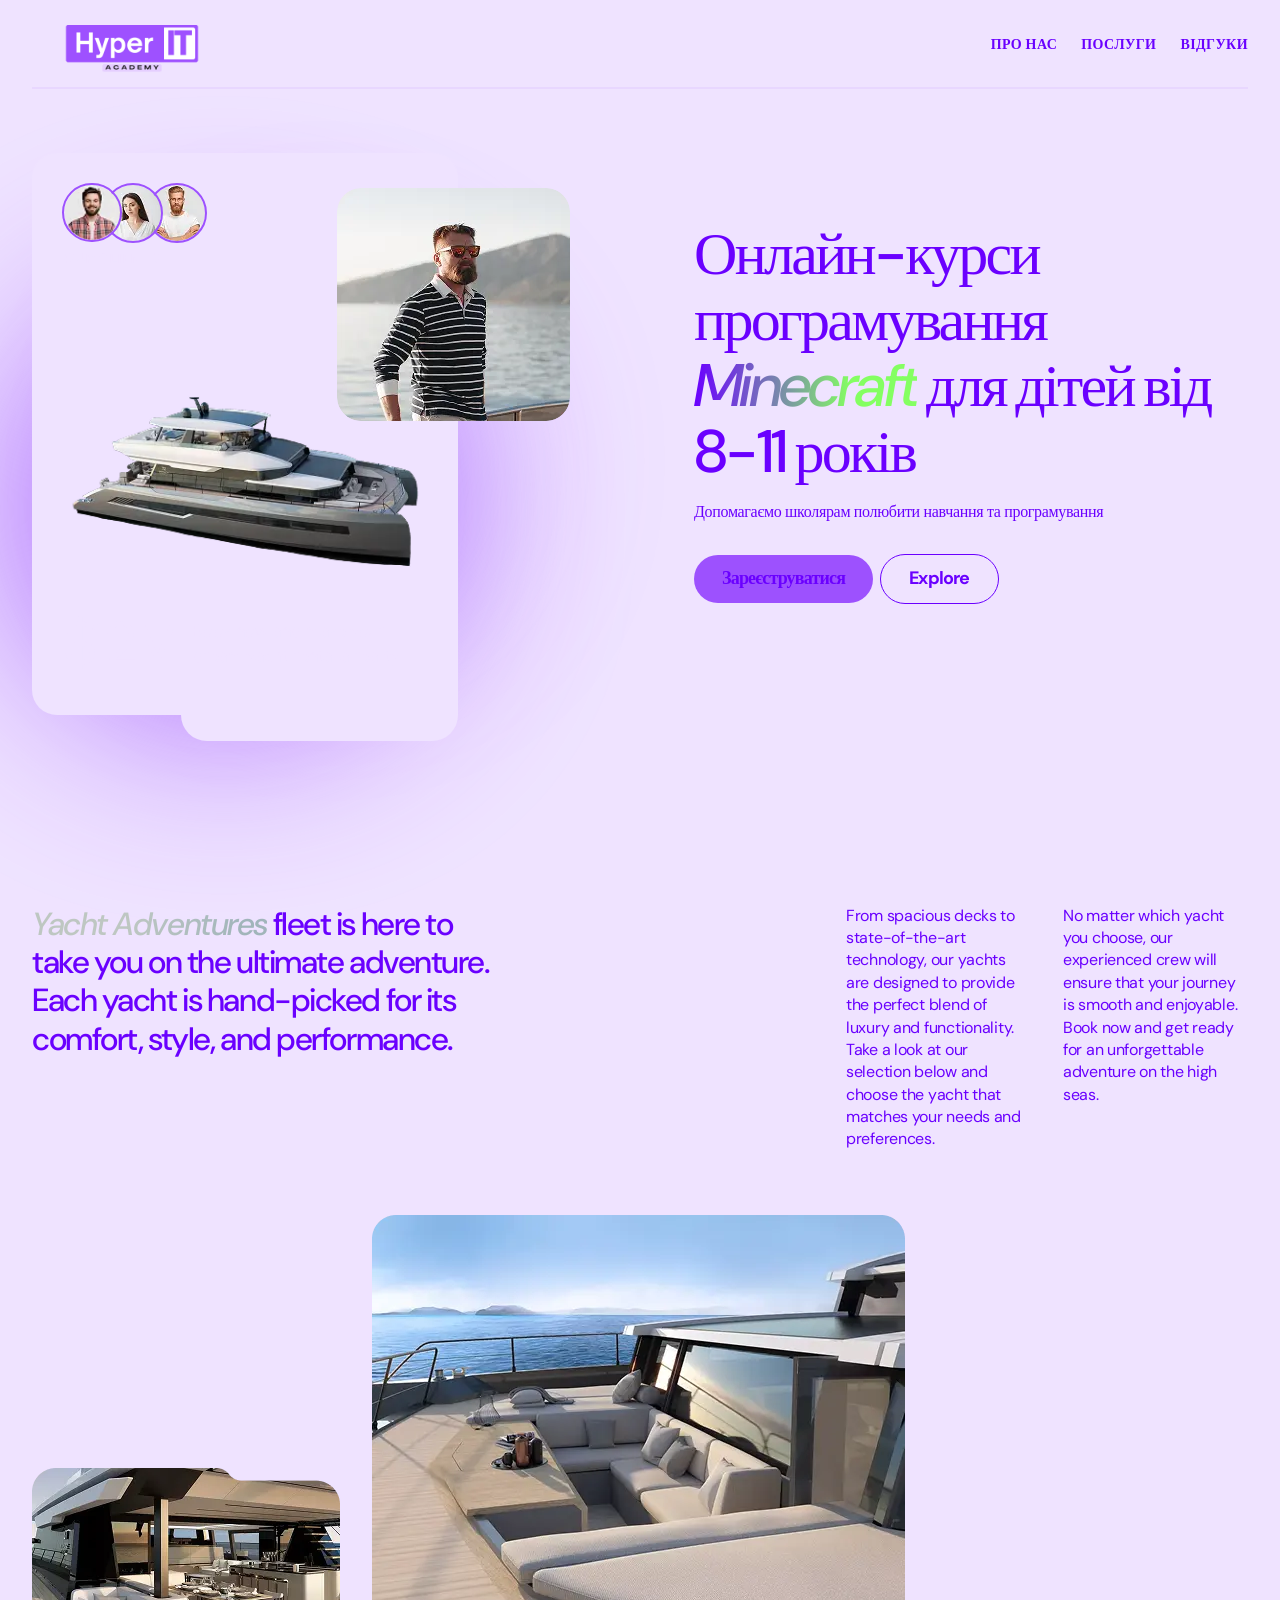
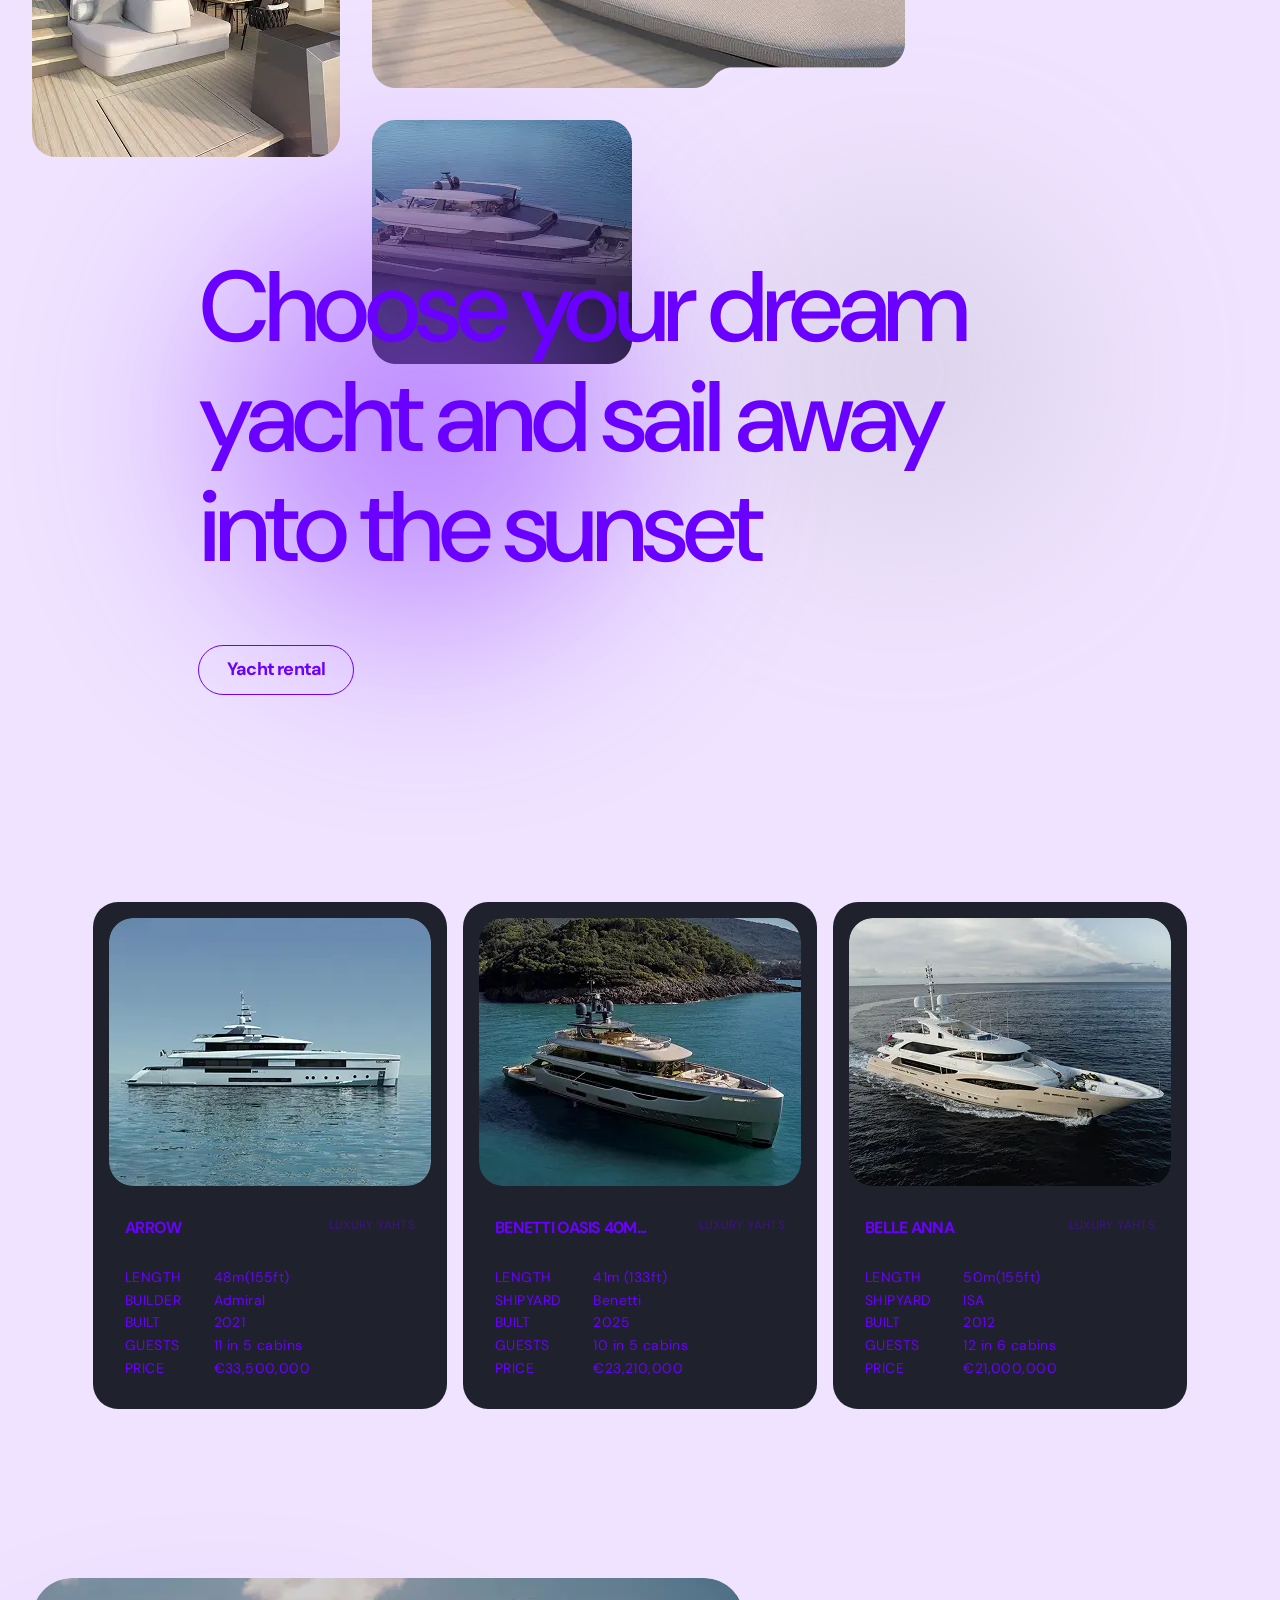
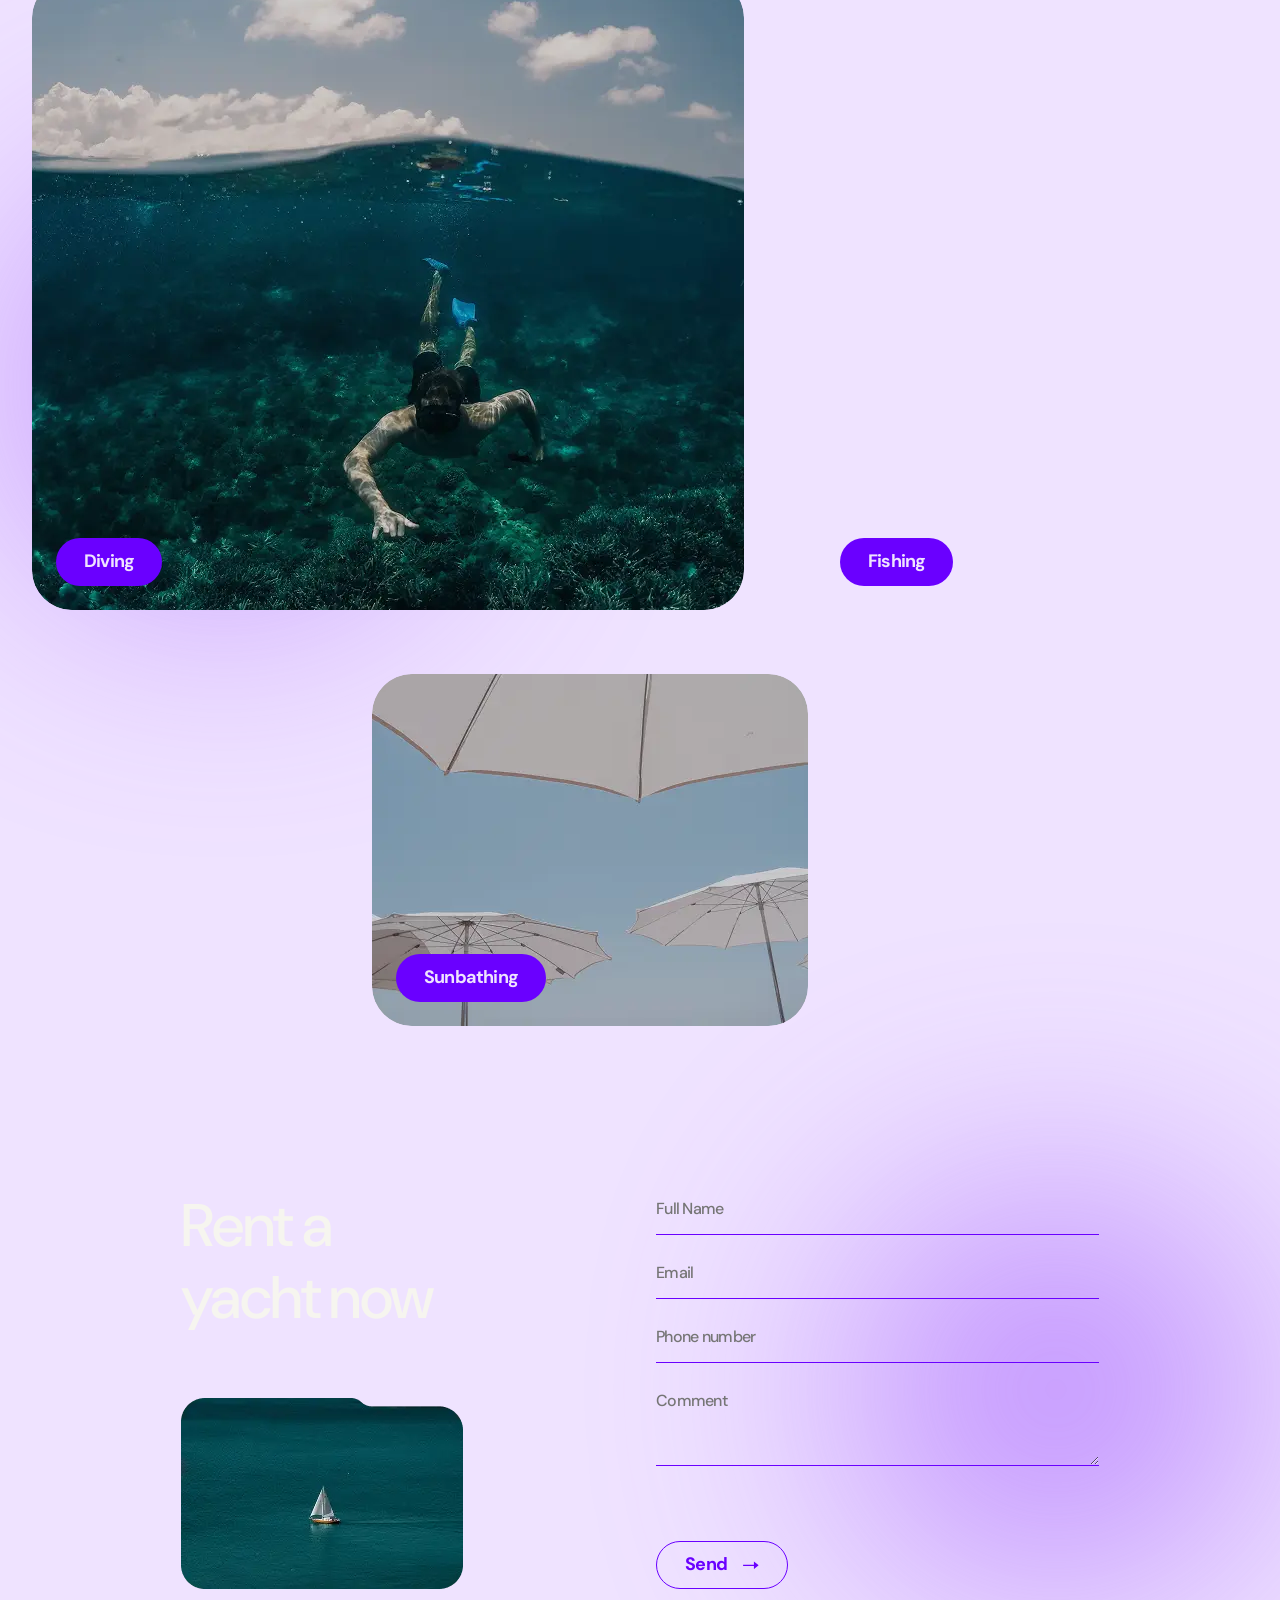
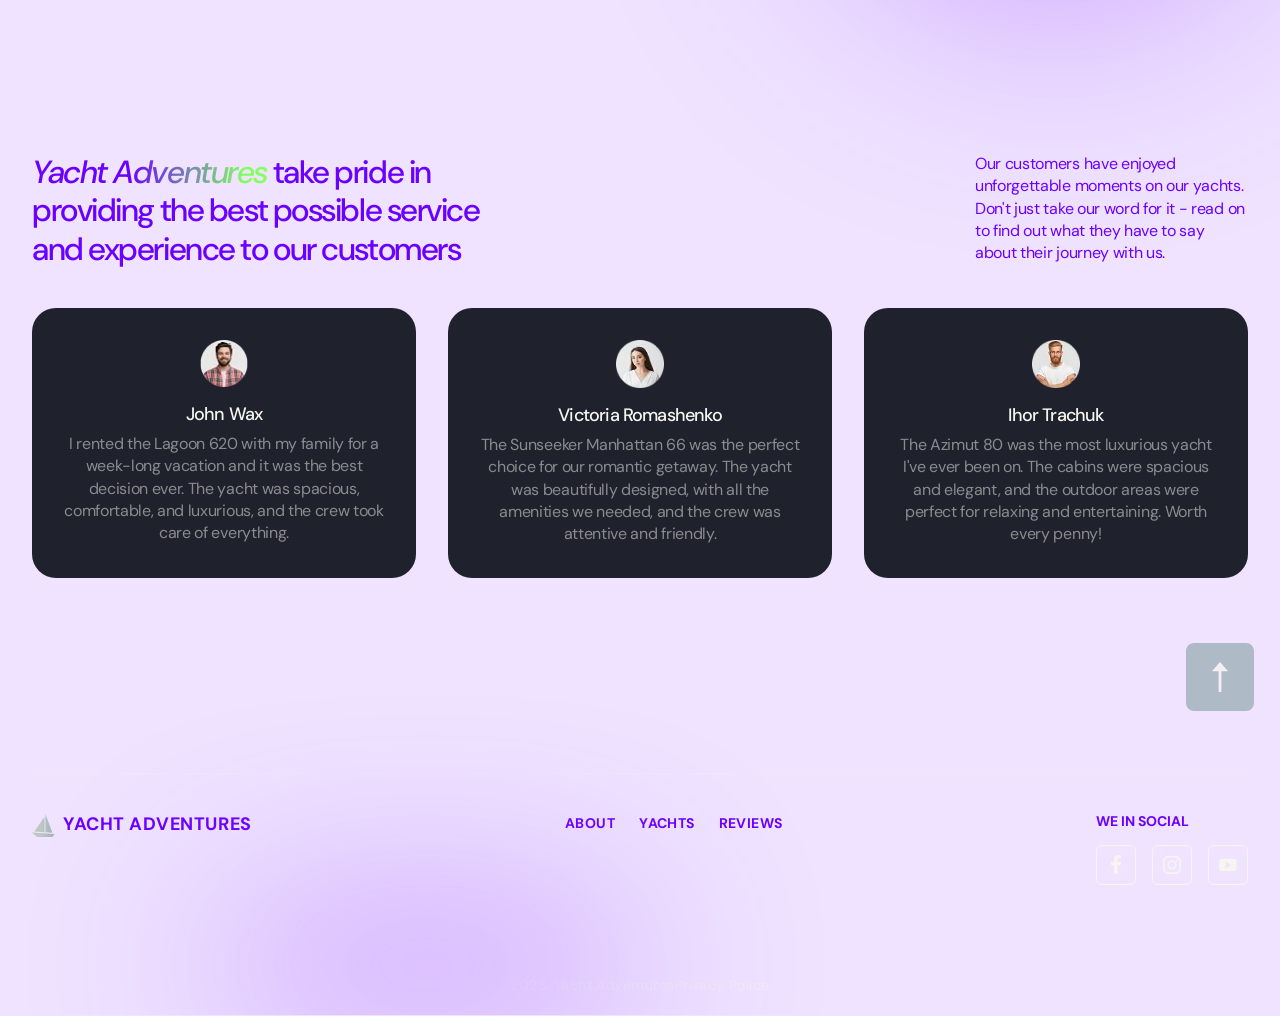
==== index.html @ 5bc06a38 "add code and make color" ====
<!DOCTYPE html>
<html lang="en">

<head>
  <meta charset="UTF-8">
  <meta name="viewport" content="width=device-width, initial-scale=1.0">
  <title>HyperIT Academy</title>
  <link rel="stylesheet" href="https://cdnjs.cloudflare.com/ajax/libs/modern-normalize/3.0.1/modern-normalize.min.css"
    integrity="sha512-q6WgHqiHlKyOqslT/lgBgodhd03Wp4BEqKeW6nNtlOY4quzyG3VoQKFrieaCeSnuVseNKRGpGeDU3qPmabCANg=="
    crossorigin="anonymous" referrerpolicy="no-referrer" />
  <link rel="preconnect" href="https://fonts.googleapis.com">
  <link rel="preconnect" href="https://fonts.gstatic.com" crossorigin>
  <link
    href="https://fonts.googleapis.com/css2?family=DM+Sans:ital,opsz,wght@0,9..40,100..1000;1,9..40,100..1000&display=swap"
    rel="stylesheet">
  <link rel="stylesheet" href="./styles/main.min.css">
</head>

<body>
  <header class="header" id="scroll-to-top">
    <div class="container">
      <nav class="header__nav">
        <a class="header__logo" href="./index.html">
          <img src="./img/hyper.png" alt="HyperIT Academy" class="header__logo-icon">
        </a>
        <ul class="header__list">
          <li class="header__item">
            <a class="header__link" href="./index.html">Про нас</a>
          </li>
          <li class="header__item">
            <a class="header__link" href="#">Послуги</a>
          </li>
          <li class="header__item">
            <a class="header__link" href="#">Відгуки</a>
          </li>
        </ul>

        <button class="header__menu" data-modal-header-open>
          <svg class="header__menu-icon" xmlns="http://www.w3.org/2000/svg" width="24" height="24" viewBox="0 0 24 24"
            fill="none">
            <path
              d="M2 5.995C2 5.445 2.446 5 2.995 5H11.005C11.2689 5 11.522 5.10483 11.7086 5.29143C11.8952 5.47803 12 5.73111 12 5.995C12 6.25889 11.8952 6.51197 11.7086 6.69857C11.522 6.88517 11.2689 6.99 11.005 6.99H2.995C2.73111 6.99 2.47803 6.88517 2.29143 6.69857C2.10483 6.51197 2 6.25889 2 5.995ZM2 12C2 11.45 2.446 11.005 2.995 11.005H21.005C21.2689 11.005 21.522 11.1098 21.7086 11.2964C21.8952 11.483 22 11.7361 22 12C22 12.2639 21.8952 12.517 21.7086 12.7036C21.522 12.8902 21.2689 12.995 21.005 12.995H2.995C2.73111 12.995 2.47803 12.8902 2.29143 12.7036C2.10483 12.517 2 12.2639 2 12ZM2.995 17.01C2.73111 17.01 2.47803 17.1148 2.29143 17.3014C2.10483 17.488 2 17.7411 2 18.005C2 18.2689 2.10483 18.522 2.29143 18.7086C2.47803 18.8952 2.73111 19 2.995 19H15.005C15.2689 19 15.522 18.8952 15.7086 18.7086C15.8952 18.522 16 18.2689 16 18.005C16 17.7411 15.8952 17.488 15.7086 17.3014C15.522 17.1148 15.2689 17.01 15.005 17.01H2.995Z"
              fill="#F6F5EF" />
          </svg>
        </button>
      </nav>
    </div>
  </header>
  <section class="hero">
    <div class="container">
      <ul class="hero__items">
        <li class="hero__item">
          <h2 class="hero__title">Онлайн-курси програмування <span class="hero__span">Minecraft</span>
            для дітей від 8-11 років</h2>
          <p class="hero__text">Допомагаємо школярам полюбити навчання та програмування</p>
          <ul class="hero__items-btn">
            <li class="hero__item-btn">
              <button class="hero__button">Зареєструватися</button>
            </li>
            <li class="hero__item-btn">
              <button class="hero__button">Explore</button>
            </li>
          </ul>
        </li>
        <li class="hero__item">
          <ul class="hero__clients">
            <li class="hero__client">
              <picture>
                <source srcset="./img/desktop/john-desktop@1x.webp 1x, ./img/desktop/john-desktop@2x.webp 2x"
                  media="(min-width: 1246px)">
                <source srcset="./img/tablet/john-tablet@1x.webp 1x, ./img/tablet/john-tablet@2x.webp 2x"
                  media="(min-width: 728px)">
                <source srcset="./img/mobile/john-mobile@1x.webp 1x, ./img/mobile/john-mobile@2x.webp 2x"
                  media="(max-width: 727px)">
                <img src="./img/john.png" alt="man with black hair" class="hero__icon-client">
              </picture>
            </li>
            <li class="hero__client">
              <picture>
                <source srcset="./img/desktop/victoria-desktop@1x.webp 1x, ./img/desktop/victoria-desktop@2x.webp 2x"
                  media="(min-width: 1246px)">
                <source srcset="./img/tablet/viktoria-tablet@1x.webp 1x, ./img/tablet/viktoria-tablet@2x.webp 2x"
                  media="(min-width: 728px)">
                <source srcset="./img/mobile/victoria-mobile@1x.webp 1x, ./img/mobile/victoria-mobile@2x.webp 2x"
                  media="(max-width: 727px)">
                <img src="./img/victoria.png" alt="woman with black hair" class="hero__icon-client">
              </picture>
            </li>
            <li class="hero__client">
              <picture>
                <source srcset="./img/desktop/igor-desktop@1x.webp 1x, ./img/desktop/igor-desktop@2x.webp 2x"
                  media="(min-width: 1246px)">
                <source srcset="./img/desktop/igor-desktop@1x.webp 1x, ./img/desktop/igor-desktop@2x.webp 2x"
                  media="(min-width: 728px)">
                <source srcset="./img/mobile/igor-mobile@1x.webp 1x, ./img/mobile/igor-mobile@2x.webp 2x"
                  media="(max-width: 727px)">
                <img src="./img/igor.png" alt="man with orange hair" class="hero__icon-client">
              </picture>
            </li>
          </ul>
          <p class="hero__client-text">Our Clients</p>
          <picture>
            <source srcset="./img/desktop/cardyacht-desktop@1x.webp 1x, ./img/desktop/cardyacht-desktop@2x.webp 2x"
              media="(min-width: 1246px)">
            <source srcset="./img/tablet/cardyacht-tablet@1x.webp 1x, ./img/tablet/cardyacht-tablet@2x.webp 2x"
              media="(min-width: 728px)">
            <source srcset="./img/mobile/cardyacht-mobile@1x.webp 1x, ./img/mobile/cardyacht-mobile@2x.webp 2x"
              media="(max-width: 727px)">
            <img src="./img/cardyacht.png" alt="yacht" class="hero__img">
          </picture>
          <div class="hero__price">
            <h2 class="hero__price-title">$12M</h2>
            <p class="hero__price-text">Book now and make your dream yacht rental a reality</p>
          </div>
          <picture>

            <source srcset="./img/desktop/bigboy-desktop@1x.webp 1x, ./img/desktop/bigboy-desktop@2x.webp 2x"
              media="(min-width: 1246px)">
            <source srcset="./img/tablet/bigboy-tablet@1x.webp 1x, ./img/tablet/bigboy-tablet@2x.webp 2x"
              media="(min-width: 728px)">
            <source srcset="./img/mobile/bigboy-mobile@1x.webp 1x, ./img/mobile/bigboy-mobile@2x.webp 2x"
              media="(max-width: 727px)">
            <img src="./img/bigboy.png" alt="man with glasses" class="hero__img-man">
          </picture>
        </li>
      </ul>
    </div>
  </section>
  <section class="adventure">
    <div class="container">
      <h2 class="adventure__title"><span class="adventure__yacht">Yacht Adventures</span> fleet is here to take you on
        the ultimate adventure. Each yacht is hand-picked for its comfort, style, and performance.</h2>
      <div class="adventure__box">
        <p class="adventure__text">From spacious decks to state-of-the-art technology, our yachts are designed to
          provide the perfect blend of luxury and functionality. Take a look at our selection below and choose the yacht
          that matches your needs and preferences.</p>
        <p class="adventure__text">No matter which yacht you choose, our experienced crew will ensure that your journey
          is smooth and enjoyable. Book now and get ready for an unforgettable adventure on the high seas.</p>
      </div>
    </div>
  </section>
  <section class="dream">
    <div class="container">
      <ul class="dream__items">
        <li class="dream__item">
          <picture>
            <source srcset="./img/desktop/paluba-desktop@1x.webp 1x, ./img/desktop/paluba-desktop@2x.webp 2x"
              media="(min-width: 1246px)">
            <source srcset="./img/tablet/paluba-tablet@1x.webp 1x, ./img/tablet/paluba-tablet@2x.webp 2x"
              media="(min-width: 728px)">
            <source srcset="./img/mobile/paluba-mobile@1x.webp 1x, ./img/mobile/paluba-mobile@2x.webp 2x"
              media="(max-width: 727px)">
            <img src="./img/paluba.png" alt="yacht in water" class="dream__img">
          </picture>
          <picture>
            <!-- <source srcset="./img/desktop/?1x.webp 1x, ./img/desktop/yachtbar-desktop@2x.webp 2x" media="(min-width: 1246px)"> -->
            <source srcset="./img/tablet/yahtbar-tablet@1x.webp 1x, ./img/tablet/yahtbar-tablet@2x.webp 2x"
              media="(min-width: 728px)">
            <source srcset="./img/mobile/bar-mobile@1x.webp 1x, ./img/mobile/bar-mobile@2x.webp 2x"
              media="(max-width: 727px)">
            <img src="./img/bar.png" alt="yacht in kitchen" class="dream__img">
          </picture>
          <picture>
            <source srcset="./img/desktop/dreamyacht-desktop@1x.webp 1x, ./img/desktop/dreamyacht-desktop@2x.webp 2x"
              media="(min-width: 1246px)">
            <source srcset="./img/tablet/dreamyacht-tablet@1x.webp 1x, ./img/tablet/dreamyacht-tablet@2x.webp 2x"
              media="(min-width: 728px)">
            <source srcset="./img/mobile/dreamyacht-mobile@1x.webp 1x, ./img/mobile/dreamyacht-mobile@2x.webp 2x"
              media="(max-width: 727px)">
            <img src="./img/dreamyacht.png" alt="yacht" class="dream__img">
          </picture>
        </li>
        <li class="dream__item">
          <h2 class="dream__title">Choose your dream yacht and sail away into the sunset</h2>
          <button class="dream__btn">Yacht rental</button>
          <div class="dream__gradient-right"></div>
          <div class="dream__gradient-left"></div>
        </li>
      </ul>
    </div>
  </section>
  <section class="yacht">
    <div class="container">
      <ul class="yacht__items">
        <li class="yacht__item">
          <picture>
            <source srcset="./img/desktop/arrow-desktop@1x.webp 1x, ./img/desktop/arrow-desktop@2x.webp 2x"
              media="(min-width: 1246px)">
            <source srcset="./img/tablet/arrow-tablet@1x.webp 1x, ./img/tablet/arrow-tablet@2x.webp 2x"
              media="(min-width: 728px)">
            <source srcset="./img/mobile/arrow-mobile@1x.webp 1x, ./img/mobile/arrow-mobile@2x.webp 2x"
              media="(max-width: 727px)">
            <img src="./img/arrow.png" alt="yacht" class="yacht__img">
          </picture>
          <div class="yacht__name">
            <h2 class="yacht__title">Arrow</h2>
            <p class="yacht__subtitle">LUXURY YAHTS </p>
          </div>
          <div class="yacht__descriptions">
            <div class="yacht__descriptions-bio">
              <p class="yacht__text">LENGTH </p>
              <p class="yacht__text">BUILDER </p>
              <p class="yacht__text">BUILT </p>
              <p class="yacht__text">GUESTS </p>
              <p class="yacht__text">PRICE</p>
            </div>
            <div class="yacht__descriptions-opis">
              <p class="yacht__text">48m(155ft) </p>
              <p class="yacht__text">Admiral</p>
              <p class="yacht__text">2021</p>
              <p class="yacht__text">11 in 5 cabins</p>
              <p class="yacht__text">€33,500,000</p>
            </div>
          </div>
        </li>
        <li class="yacht__item">
          <picture>
            <source srcset="./img/desktop/benett-desktop@1x.webp 1x, ./img/desktop/benett-desktop@2x.webp 2x"
              media="(min-width: 1246px)">
            <source srcset="./img/tablet/banneti-tablet@1x.webp 1x, ./img/tablet/banneti-tablet@2x.webp 2x"
              media="(min-width: 728px)">
            <source srcset="./img/mobile/benetti-mobile@1x.webp 1x, ./img/mobile/benetti-mobile@2x.webp 2x"
              media="(max-width: 727px)">
            <img src="./img/banneti.png" alt="yacht" class="yacht__img">
          </picture>
          <div class="yacht__name">
            <h2 class="yacht__title">BENETTI OASIS 40M...</h2>
            <p class="yacht__subtitle">LUXURY YAHTS </p>
          </div>
          <div class="yacht__descriptions">
            <div class="yacht__descriptions-bio">
              <p class="yacht__text">LENGTH </p>
              <p class="yacht__text">SHIPYARD </p>
              <p class="yacht__text">BUILT </p>
              <p class="yacht__text">GUESTS </p>
              <p class="yacht__text">PRICE</p>
            </div>
            <div class="yacht__descriptions-opis">
              <p class="yacht__text">41m (133ft)</p>
              <p class="yacht__text">Benetti</p>
              <p class="yacht__text">2025</p>
              <p class="yacht__text">10 in 5 cabins</p>
              <p class="yacht__text">€23,210,000</p>
            </div>
          </div>
        </li>
        <li class="yacht__item">
          <picture>
            <source srcset="./img/desktop/belle-desktop@1x.webp 1x, ./img/desktop/belle-desktop@2x.webp 2x"
              media="(min-width: 1246px)">
            <source srcset="./img/tablet/belle-tablet@1x.webp 1x, ./img/tablet/belle-tablet@2x.webp 2x"
              media="(min-width: 728px)">
            <source srcset="./img/mobile/belle-mobile@1x.webp 1x, ./img/mobile/belle-mobile@2x.webp 2x"
              media="(max-width: 727px)">
            <img src="./img/belle.png" alt="yacht" class="yacht__img">
          </picture>
          <div class="yacht__name">

            <h2 class="yacht__title">BELLE ANNA</h2>
            <p class="yacht__subtitle">LUXURY YAHTS </p>
          </div>
          <div class="yacht__descriptions">
            <div class="yacht__descriptions-bio">
              <p class="yacht__text">LENGTH </p>
              <p class="yacht__text">SHIPYARD</p>
              <p class="yacht__text">BUILT </p>
              <p class="yacht__text">GUESTS </p>
              <p class="yacht__text">PRICE</p>
            </div>
            <div class="yacht__descriptions-opis">
              <p class="yacht__text">50m(155ft) </p>
              <p class="yacht__text">ISA</p>
              <p class="yacht__text">2012</p>
              <p class="yacht__text">12 in 6 cabins</p>
              <p class="yacht__text">€21,000,000</p>
            </div>
          </div>
        </li>
        <li class="yacht__item">
          <picture>
            <source srcset="./img/desktop/ellen-desktop@1x.webp 1x, ./img/desktop/ellen-desktop@2x.webp 2x"
              media="(min-width: 1246px)">
            <source srcset="./img/tablet/ellen-tablet@1x.webp 1x, ./img/tablet/ellen-tablet@2x.webp 2x"
              media="(min-width: 728px)">
            <source srcset="./img/mobile/ellen-mobile@1x.webp 1x, ./img/mobile/ellen-mobile@2x.webp 2x"
              media="(max-width: 727px)">
            <img src="./img/ellen.png" alt="yacht" class="yacht__img">
          </picture>
          <div class="yacht__name">
            <h2 class="yacht__title">Ellen</h2>
            <p class="yacht__subtitle">LUXURY YAHTS </p>
          </div>
          <div class="yacht__descriptions">
            <div class="yacht__descriptions-bio">
              <p class="yacht__text">LENGTH </p>
              <p class="yacht__text">SHIPYARD</p>
              <p class="yacht__text">BUILT </p>
              <p class="yacht__text">GUESTS </p>
              <p class="yacht__text">PRICE</p>
            </div>
            <div class="yacht__descriptions-opis">
              <p class="yacht__text">40m (132ft)</p>
              <p class="yacht__text">Perini Navi</p>
              <p class="yacht__text">2001 / 2016 (refitted)</p>
              <p class="yacht__text">9 in 4 cabins</p>
              <p class="yacht__text">€9,300,000</p>
            </div>
          </div>
        </li>
        <li class="yacht__item">
          <picture>
            <source srcset="./img/desktop/mirage-desktop@1x.webp 1x, ./img/desktop/mirage-desktop@2x.webp 2x"
              media="(min-width: 1246px)">
            <source srcset="./img/tablet/mirage-tablet@1x.webp 1x, ./img/tablet/mirage-tablet@2x.webp 2x"
              media="(min-width: 728px)">
            <source srcset="./img/mobile/mirage-mobile@1x.webp 1x, ./img/mobile/mirage-mobile@2x.webp 2x"
              media="(max-width: 727px)">
            <img src="./img/mirage.png" alt="yacht" class="yacht__img">
          </picture>
          <div class="yacht__name">
            <h2 class="yacht__title">MIRAGE 401</h2>
            <p class="yacht__subtitle">LUXURY YAHTS </p>
          </div>
          <div class="yacht__descriptions">
            <div class="yacht__descriptions-bio">
              <p class="yacht__text">LENGTH </p>
              <p class="yacht__text">SHIPYARD</p>
              <p class="yacht__text">BUILT </p>
              <p class="yacht__text">GUESTS </p>
              <p class="yacht__text">PRICE</p>
            </div>
            <div class="yacht__descriptions-opis">
              <p class="yacht__text">38m (125ft)</p>
              <p class="yacht__text">Gianetti Custom Yachts</p>

              <p class="yacht__text">2024</p>
              <p class="yacht__text">10 in 5 cabins</p>
              <p class="yacht__text">€13,500,000 </p>
            </div>
          </div>
        </li>
        <li class="yacht__item">
          <picture>
            <source srcset="./img/desktop/king-desktop@1x.webp 1x, ./img/desktop/king-desktop@2x.webp 2x"
              media="(min-width: 1246px)">
            <source srcset="./img/tablet/king-tablet@1x.webp 1x, ./img/tablet/king-tablet@2x.webp 2x"
              media="(min-width: 728px)">
            <source srcset="./img/mobile/king-mobile@1x.webp 1x, ./img/mobile/king-mobile@2x.webp 2x"
              media="(max-width: 727px)">
            <img src="./img/king.png" alt="yacht" class="yacht__img">
          </picture>
          <div class="yacht__name">
            <h2 class="yacht__title">KING</h2>
            <p class="yacht__subtitle">LUXURY YAHTS </p>
          </div>
          <div class="yacht__descriptions">
            <div class="yacht__descriptions-bio">
              <p class="yacht__text">LENGTH </p>
              <p class="yacht__text">SHIPYARD</p>
              <p class="yacht__text">BUILT </p>
              <p class="yacht__text">GUESTS </p>
              <p class="yacht__text">PRICE</p>
            </div>
            <div class="yacht__descriptions-opis">
              <p class="yacht__text">33m (109ft)</p>
              <p class="yacht__text">Overmarine</p>
              <p class="yacht__text">2004 / 2018 (refitted)</p>
              <p class="yacht__text">9 in 4 cabins</p>
              <p class="yacht__text">€1,850,000</p>
            </div>
          </div>
        </li>
        <li class="yacht__item">
          <picture>
            <source srcset="./img/desktop/salt-desktop@1x.webp 1x, ./img/desktop/salt-desktop@2x.webp 2x"
              media="(min-width: 1246px)">
            <source srcset="./img/tablet/salt-tablet@1x.webp 1x, ./img/tablet/salt-tablet@2x.webp 2x"
              media="(min-width: 728px)">
            <source srcset="./img/mobile/salt-mobile@1x.webp 1x, ./img/mobile/salt-mobile@2x.webp 2x"
              media="(max-width: 727px)">
            <img src="./img/salt.png" alt="yacht" class="yacht__img">
          </picture>
          <div class="yacht__name">
            <h2 class="yacht__title">SALT</h2>
            <p class="yacht__subtitle">LUXURY YAHTS </p>
          </div>
          <div class="yacht__descriptions">
            <div class="yacht__descriptions-bio">
              <p class="yacht__text">LENGTH </p>
              <p class="yacht__text">BUILDER </p>
              <p class="yacht__text">BUILT </p>
              <p class="yacht__text">GUESTS </p>
              <p class="yacht__text">PRICE</p>
            </div>
            <div class="yacht__descriptions-opis">
              <p class="yacht__text">32m (105ft)</p>
              <p class="yacht__text">SanLorenzo</p>
              <p class="yacht__text">2019</p>
              <p class="yacht__text">11 in 5 cabins</p>
              <p class="yacht__text">€7,800,000 </p>
            </div>
          </div>
        </li>
        <li class="yacht__item">
          <picture>
            <source srcset="./img/desktop/storm-desktop@1x.webp 1x, ./img/desktop/storm-desktop@2x.webp 2x"
              media="(min-width: 1246px)">
            <source srcset="./img/tablet/storm-tablet@1x.webp 1x, ./img/tablet/storm-tablet@2x.webp 2x"
              media="(min-width: 728px)">
            <source srcset="./img/mobile/storm-mobile@1x.webp 1x, ./img/mobile/storm-mobile@2x.webp 2x"
              media="(max-width: 727px)">

            <img src="./img/storm.png" alt="yacht" class="yacht__img">
          </picture>
          <div class="yacht__name">
            <h2 class="yacht__title">STORM</h2>
            <p class="yacht__subtitle">LUXURY YAHTS </p>
          </div>
          <div class="yacht__descriptions">
            <div class="yacht__descriptions-bio">
              <p class="yacht__text">LENGTH </p>
              <p class="yacht__text">SHIPYARD</p>
              <p class="yacht__text">BUILT </p>
              <p class="yacht__text">GUESTS </p>
              <p class="yacht__text">PRICE</p>
            </div>
            <div class="yacht__descriptions-opis">
              <p class="yacht__text">32m (103ft)</p>
              <p class="yacht__text">Overmarine</p>
              <p class="yacht__text">2005 / 2022 (refitted)</p>
              <p class="yacht__text">9 in 4 cabins</p>
              <p class="yacht__text">€2,900,000 </p>
            </div>
          </div>
        </li>
        <li class="yacht__item">
          <picture>
            <source srcset="./img/desktop/collu-desktop@1x.webp 1x, ./img/desktop/collu-desktop@2x.webp 2x"
              media="(min-width: 1246px)">
            <source srcset="./img/tablet/collu-tablet@1x.webp 1x, ./img/tablet/collu-tablet@2x.webp 2x"
              media="(min-width: 728px)">
            <source srcset="./img/mobile/collu-mobile@1x.webp 1x, ./img/mobile/collu-mobile@2x.webp 2x"
              media="(max-width: 727px)">
            <img src="./img/collu.png" alt="yacht" class="yacht__img">
          </picture>
          <div class="yacht__name">
            <h2 class="yacht__title">COLLU </h2>
            <p class="yacht__subtitle">LUXURY YAHTS </p>
          </div>
          <div class="yacht__descriptions">
            <div class="yacht__descriptions-bio">
              <p class="yacht__text">LENGTH </p>
              <p class="yacht__text">SHIPYARD</p>
              <p class="yacht__text">BUILT </p>
              <p class="yacht__text">GUESTS </p>
              <p class="yacht__text">PRICE </p>
            </div>
            <div class="yacht__descriptions-opis">
              <p class="yacht__text">29m (96ft)</p>
              <p class="yacht__text">Ferretti</p>
              <p class="yacht__text">2014</p>
              <p class="yacht__text">10 in 5 cabins</p>
              <p class="yacht__text">$4,300,000</p>
            </div>
          </div>
        </li>
      </ul>
    </div>
  </section>
  <section class="about">
    <div class="container">
      <ul class="about__list">
        <li class="about__item">
          <picture>
            <source srcset="
                    ./img/desktop/diving-desktop@1x.webp 1x,
                    ./img/desktop/diving-desktop@2x.webp 2x
                  " media="(min-width: 1246px)" />
            <source srcset="
                    ./img/tablet/diving-tablet@1x.webp 1x,
                    ./img/tablet/diving-tablet@2x.webp 2x
                  " media="(min-width: 728px)" />
            <source srcset="
                    ./img/mobile/diving-mobile@1x.webp 1x,
                    ./img/mobile/diving-mobile@2x.webp 2x
                  " media="(max-width: 727px)" />
            <img src="./img/diving.png" alt="" class="about__img" />
          </picture>
          <button type="button" class="about__btn">Diving</button>
        </li>
        <li class="about__item">
          <picture>
            <source srcset="
                    ./img/desktop/fishing-desktop@1x.webp 1x,
                    ./img/desktop/fishing-desktop@2x.webp 2x
                  " media="(min-width: 1246px)" />
            <source srcset="
                    ./img/tablet/fishing-tablet@1x.webp 1x,
                    ./img/tablet/fishing-tablet@2x.webp 2x
                  " media="(min-width: 728px)" />
            <source srcset="
                    ./img/mobile/fishing-mobile@1x.webp 1x,
                    ./img/mobile/fishing-mobile@2x.webp 2x
                  " media="(max-width: 727px)" />
            <img src="./img/fishing.png" alt="" class="about__img" />
          </picture>
          <button type="button" class="about__btn">Fishing</button>
        </li>
        <li class="about__item">
          <picture>
            <source srcset="
                    ./img/desktop/sunbathing-desktop@1x.webp 1x,
                    ./img/desktop/sunbathing-desktop@2x.webp 2x
                  " media="(min-width: 1246px)" />
            <source srcset="
                    ./img/tablet/sunbathing-tablet@1x.webp 1x,
                    ./img/tablet/sunbathing-tablet@2x.webp 2x
                  " media="(min-width: 728px)" />
            <source srcset="
                    ./img/mobile/sunbathing-mobile@1x.webp 1x,
                    ./img/mobile/sunbathing-mobile@2x.webp 2x
                  " media="(max-width: 727px)" />
            <img src="./img/sunbathing.png" alt="" class="about__img" />
          </picture>
          <button type="button" class="about__btn">Sunbathing</button>
        </li>
      </ul>
    </div>
  </section>
  <!--Rent-->
  <section class="rent">
    <div class="container">
      <div class="title__box">
        <h2 class="rent__title">Rent a yacht now</h2>
        <picture>
          <source srcset="
              ./img/desktop/yahtmini-desktop@1x.webp 1x,
              ./img/desktop/yahtmini-desktop@2x.webp 2x
            " media="(min-width: 1280px)" />
          <source srcset="
              ./img/tablet/mimiyacht-tablet@1x.webp 1x,
              ./img/tablet/mimiyacht-tablet@2x.webp 2x
            " media="(min-width: 728px)" />
          <source srcset="
              ./img/mobile/miniyacht-mobile@1x.webp 1x,
              ./img/mobile/miniyacht-mobile@2x.webp 2x
            " media="(max-width: 727px)" />
          <img src="./img/yahtmini.png" alt="yacht" class="rent__img" />
        </picture>
      </div>
      <form class="rent__form" name="contact-form">
        <input class="rent__input" type="text" name="username" id="username" placeholder="Full Name"
          title="The name must contain at least three Latin letters" required />
        <input class="rent__input" type="email" name="user-email" id="email" placeholder="Email" required />
        <input class="rent__input" type="tel" name="user-tel" id="tel" placeholder="Phone number"
          pattern="\+?[0-9\s\-\(\)]{7,}" required />
        <textarea class="rent__textarea" name="user-comment" id="comment" placeholder="Comment"></textarea>
        <button type="submit" class="rent__button" data-modal-open>
          Send<svg class="rent__button-icon">
            <use href="./img/symbol-defs.svg#icon-arrow-left"></use>
          </svg>
        </button>
      </form>
    </div>
  </section>
  <section class="team">
    <div class="container">
      <ul class="team__info">
        <li class="team__info__item">
          <h2 class="team__info__title">
            <span class="team__info__span">Yacht Adventures</span> take pride in
            providing the best possible service and experience to our customers
          </h2>
        </li>
        <li class="team__info__item">
          <p class="team__info__subtitle">
            Our customers have enjoyed unforgettable moments on our yachts. Don't
            just take our word for it - read on to find out what they have to say
            about their journey with us.
          </p>
        </li>
      </ul>
      <ul class="team__list">
        <li class="team__item">
          <picture>
            <source srcset="./img/desktop/john-desktop@1x.webp 1x, ./img/desktop/john-desktop@2x.webp 2x"
              media="(min-width: 1246px)">
            <source srcset="./img/tablet/john-tablet@1x.webp 1x, ./img/tablet/john-tablet@2x.webp 2x"
              media="(min-width: 728px)">
            <source srcset="./img/mobile/john-mobile@1x.webp 1x, ./img/mobile/john-mobile@2x.webp 2x"
              media="(max-width: 727px)">
            <img src="./img/john.png" alt="John" class="team__img" />
          </picture>
          <h2 class="team__title">John Wax</h2>
          <p class="team__text">
            I rented the Lagoon 620 with my family for a week-long vacation and it
            was the best decision ever. The yacht was spacious, comfortable, and
            luxurious, and the crew took care of everything.
          </p>
        </li>
        <li class="team__item">
          <picture>
            <source srcset="./img/desktop/victoria-desktop@1x.webp 1x, ./img/desktop/victoria-desktop@2x.webp 2x"
              media="(min-width: 1246px)">
            <source srcset="./img/tablet/viktoria-tablet@1x.webp 1x, ./img/tablet/viktoria-tablet@2x.webp 2x"
              media="(min-width: 728px)">
            <source srcset="./img/mobile/victoria-mobile@1x.webp 1x, ./img/mobile/victoria-mobile@2x.webp 2x"
              media="(max-width: 727px)">
            <img src="./img/victoria.png alt=" alt="Victoria" class="team__img" />
          </picture>
          <h2 class="team__title">Victoria Romashenko</h2>
          <p class="team__text">
            The Sunseeker Manhattan 66 was the perfect choice for our romantic
            getaway. The yacht was beautifully designed, with all the amenities we
            needed, and the crew was attentive and friendly.
          </p>
        </li>
        <li class="team__item">
          <picture>
            <source srcset="./img/desktop/igor-desktop@1x.webp 1x, ./img/desktop/igor-desktop@2x.webp 2x"
              media="(min-width: 1246px)">
            <source srcset="./img/tablet/igor-tablet@1x.webp 1x, ./img/tablet/igor-tablet@2x.webp 2x"
              media="(min-width: 728px)">
            <source srcset="./img/mobile/igor-mobile@1x.webp 1x, ./img/mobile/igor-mobile@2x.webp 2x"
              media="(max-width: 727px)">
            <img src="./img/igor.png" alt="Ihor" class="team__img" />
          </picture>
          <h2 class="team__title">Ihor Trachuk</h2>
          <p class="team__text">
            The Azimut 80 was the most luxurious yacht I've ever been on. The
            cabins were spacious and elegant, and the outdoor areas were perfect
            for relaxing and entertaining. Worth every penny!
          </p>
        </li>
      </ul>
    </div>
  </section>

  <section class="scroll">
    <div class="container">
      <button id="scroll-btn" class="scroll__btn">
        <a href="#scroll-to-top" class="scroll__link">
          <svg class="scroll__svg">
            <use href="./img/symbol-defs.svg#icon-arrow-up"></use>
          </svg>
        </a>
      </button>
    </div>
  </section>
  <footer class="footer">
    <div class="container">
      <a href="" class="footer__logo">
        <svg class="footer__logo-img" xmlns="http://www.w3.org/2000/svg" viewBox="0 0 18 18" fill="none">
          <mask id="mask0_3500_77" style="mask-type:alpha" maskUnits="userSpaceOnUse" x="0" y="0" width="18"
            height="18">
            <path
              d="M0 14.412L4.0605 18H15.972L17.6775 15.6038L0.0015 14.412H0ZM10.4887 0V14.3048L15.9705 14.682L10.4887 0ZM9.74175 2.4105L1.82175 13.6807L9.74175 14.2155V2.4105Z"
              fill="black" />
          </mask>
          <g mask="url(#mask0_3500_77)">
            <path d="M0 0H18V18H0V0Z" fill="url(#paint0_linear_3500_77)" />
          </g>
          <defs>
            <linearGradient id="paint0_linear_3500_77" x1="7.66484" y1="2.72868e-06" x2="16.8581" y2="0.347733"
              gradientUnits="userSpaceOnUse">
              <stop stop-color="#BEC7C2" />
              <stop offset="1" stop-color="#A1B5BA" />
            </linearGradient>
          </defs>
        </svg>
        Yacht Adventures
      </a>
      <nav class="footer__nav">
        <ul class="footer__list">
          <li class="footer__item">
            <a href="" class="footer__link">About</a>
          </li>
          <li class="footer__item">
            <a href="" class="footer__link">Yachts</a>
          </li>
          <li class="footer__item">
            <a href="" class="footer__link">Reviews</a>
          </li>
        </ul>
      </nav>

      <div class="footer__box">
        <p class="footer__box-text">
          We in social
        </p>

        <ul class="footer__box-list">
          <li class="footer__box-item">
            <a href="https://www.facebook.com/" class="footer__box-link" target="_blank">
              <svg class="footer__box-img">
                <use href="./img/symbol-defs.svg#icon-facebook"></use>
              </svg>
            </a>
          </li>
          <li class="footer__box-item">
            <a href="https://www.instagram.com/" class="footer__box-link" target="_blank">
              <svg class="footer__box-img">
                <use href="./img/symbol-defs.svg#icon-instagram"></use>
              </svg>
            </a>
          </li>
          <li class="footer__box-item">
            <a href="https://www.youtube.com/" class="footer__box-link" target="_blank">
              <svg class="footer__box-img">
                <use href="./img/symbol-defs.svg#icon-youtube"></use>
              </svg>
            </a>
          </li>
        </ul>
      </div>
    </div>
    <p class="footer__copywright">2023. Yacht AdventuresㅤㅤPrivacy Police</p>
  </footer>
  <div class="backdrop is-hidden" id="mobile-menu" data-modal-header>
    <div class="container">
      <div class="backdrop__logos">
        <a class="header__logo" href="./index.html">
          <svg class="header__icon" xmlns="http://www.w3.org/2000/svg" viewBox="0 0 18 18" fill="none">
            <mask id="mask0_3500_77" style="mask-type:alpha" maskUnits="userSpaceOnUse" x="0" y="0" width="18"
              height="18">
              <path
                d="M0 14.412L4.0605 18H15.972L17.6775 15.6038L0.0015 14.412H0ZM10.4887 0V14.3048L15.9705 14.682L10.4887 0ZM9.74175 2.4105L1.82175 13.6807L9.74175 14.2155V2.4105Z"
                fill="black" />
            </mask>
            <g mask="url(#mask0_3500_77)">
              <path d="M0 0H18V18H0V0Z" fill="url(#paint0_linear_3500_77)" />
            </g>
            <defs>
              <linearGradient id="paint0_linear_3500_77" x1="7.66484" y1="2.72868e-06" x2="16.8581" y2="0.347733"
                gradientUnits="userSpaceOnUse">
                <stop stop-color="#BEC7C2" />
                <stop offset="1" stop-color="#A1B5BA" />
              </linearGradient>
            </defs>
          </svg>
          yacht Adventures
        </a>
        <button class="backdrop__close">
          <svg class="backdrop__close-icon" xmlns="http://www.w3.org/2000/svg" viewBox="0 0 24 24" fill="none"
            data-modal-header-close>
            <path d="M18 6L6 18" stroke="#F6F5EF" stroke-width="1.3" stroke-linecap="round" stroke-linejoin="round" />
            <path d="M6 6L18 18" stroke="#F6F5EF" stroke-width="1.3" stroke-linecap="round" stroke-linejoin="round" />
          </svg>
        </button>
      </div>
      <div class="backdrop__nav">
        <ul class="backdrop__list">
          <li class="backdrop__item">
            <a class="backdrop__link" href="./index.html">About</a>
          </li>
          <li class="backdrop__item">
            <a class="backdrop__link" href="#">Yachts</a>
          </li>
          <li class="backdrop__item">
            <a class="backdrop__link" href="#">Reviews</a>
          </li>
        </ul>
      </div>
    </div>
  </div>
  <section class="thank">
    <div class="backdrop is-hidden" data-modal>
      <div class="modal">
        <button class="modal__btn" type="button" data-modal-close>
          <svg class="modal__icon" width="24" height="24">
            <use href="./img/symbol-defs.svg#icon-x"></use>
          </svg>
        </button>
        <picture class="modal__picture">
          <source srcset="
                ./img/desktop/cardyacht-desktop@1x.webp 1x,
                ./img/desktop/cardyacht-desktop@2x.webp 2x
              " media="(min-width: 1246px)" type="image/png" />
          <source srcset="
                ./img/tablet/cardyacht-tablet@1x.webp 1x,
                ./img/tablet/cardyacht-tablet@2x.webp 2x
              " media="(min-width: 728px)" type="image/png" />
          <source srcset="
                ./img/mobile/cardyacht-mobile@1x.webp 1x,
                ./img/mobile/cardyacht-mobile@2x.webp 2x
              " media="(max-width: 727px)" type="image/png" />
          <img src="./img/cardyacht.png" alt="yacht" class="modal__yacht" />
        </picture>
        <h3 class="modal__title">Thank you</h3>
        <p class="modal__text">
          Thank you for choosing Yacht Adventures, your booking details have been
          received and our team will be in touch shortly to confirm your reservation
          and provide any additional information or assistance you may need.
        </p>
      </div>
    </div>
  </section>
  <script type="module" src="./js/index.js"></script>
</body>

</html>
---- styles/main.min.css ----
a{text-decoration:none}ul{list-style:none;margin:0;padding:0}address{font-style:normal}button{border:none;cursor:pointer}img{width:100%;max-width:100%;height:auto;display:block}h1,h2,h3,h4,h5,h5,h6,p{margin:0;padding:0;font-weight:400}html{scroll-snap-type:x mandatory;scroll-behavior:smooth;scrollbar-color:#1f212d #efe3ff}body{position:relative;font-family:"DM Sans",serif;background-color:#efe3ff}.container{max-width:1246px;margin:0px auto;padding:0px 15px;transition:500ms}@media screen and (min-width: 362px){.container{width:362px}}@media screen and (min-width: 728px){.container{width:728px}}@media screen and (min-width: 1246px){.container{width:1246px}}.header{background-color:var(--dark_blue);padding:24px 0px 0px 0px}@media screen and (min-width: 728px){.header{padding:32px 0px 0px 0px}}.header .container{padding:0px 15px 24px 15px;position:relative}.header .container::after{content:"";position:absolute;bottom:0px;left:50%;right:50%;transform:translate(-50%, -50%);width:335px;height:1px;border-top:1px solid rgba(162,108,255,.2);transition:250ms}@media screen and (max-width: 335px){.header .container::after{width:100%}}@media screen and (min-width: 728px){.header .container::after{width:704px}}@media screen and (min-width: 1246px){.header .container::after{width:1216px}}@media screen and (min-width: 728px){.header .container{padding:0px 15px 32px 15px}}.header__nav{height:25px;display:flex;align-items:center;justify-content:space-between}.header__logo{display:flex;align-items:center;gap:8px;color:#6a00ff;font-size:14px;font-weight:700;line-height:1.2;letter-spacing:.42px;text-transform:uppercase;transition:250ms;outline:none}.header__logo:hover,.header__logo:focus{color:#9d51fe}.header__logo:hover .header__icon,.header__logo:focus .header__icon{transform:scale(1.1)}@media screen and (min-width: 728px){.header__logo{font-size:18px;line-height:1.2;letter-spacing:.54px}}.header__logo-icon{width:200px}.header__list{display:flex;gap:24px;align-items:center;height:100%}@media screen and (max-width: 727px){.header__list{display:none}}.header__item{color:rgba(246,245,239,.5);font-size:14px;font-weight:700;line-height:1.18;letter-spacing:.42px;text-transform:uppercase;padding:35px 0}.header__link{color:#6a00ff;font-size:14px;font-weight:700;line-height:118%;letter-spacing:.42px;text-transform:uppercase;transition:250ms;outline:none}.header__link:hover,.header__link:focus{color:#9d51fe}.header__menu{background:none;border:none;cursor:pointer;display:block}@media screen and (min-width: 728px){.header__menu{display:none}}.header__menu-icon{width:24px;height:24px}.hero{padding:40px 0px 80px 0px}@media screen and (min-width: 728px){.hero{padding:64px 0px 100px 0px}}@media screen and (min-width: 1246px){.hero{padding:64px 0px 164px 0px}}.hero .container{position:relative;z-index:5}.hero .container::before{content:"";position:absolute;top:400px;left:0px;width:279px;height:279px;border-radius:279px;opacity:.6;background:#9d51fe;filter:blur(100px)}@media screen and (max-width: 361px){.hero .container::before{width:100%}}@media screen and (min-width: 728px){.hero .container::before{top:480px;width:414px;height:414px;border-radius:414px;opacity:.9}}@media screen and (min-width: 1246px){.hero .container::before{top:150px}}.hero .container::after{content:"";position:absolute;top:400px;left:0px;width:279px;height:279px;border-radius:279px;opacity:.9;background:#9d51fe;filter:blur(100px);z-index:-3}@media screen and (max-width: 361px){.hero .container::after{width:100%}}@media screen and (min-width: 728px){.hero .container::after{left:50px;width:316.907px;height:316.908px;border-radius:316.908px;opacity:.3}}@media screen and (min-width: 1246px){.hero .container::after{top:150px;left:150px;width:316px;height:316px;border-radius:316px}}.hero__items{display:flex;flex-direction:column;justify-content:space-between;gap:40px}@media screen and (min-width: 1246px){.hero__items{flex-direction:row}}.hero__item{position:relative}.hero__items>.hero__item:nth-child(1){padding:0px 0px 0px 0px}@media screen and (min-width: 1246px){.hero__items>.hero__item:nth-child(1){order:2;padding:68px 0px 0px 0px}}.hero__title{width:100%;color:#6a00ff;font-size:36px;font-weight:500;line-height:1.1;letter-spacing:-1.62px}@media screen and (min-width: 728px){.hero__title{font-size:60px;letter-spacing:-2.7px}}@media screen and (min-width: 1246px){.hero__title{width:554px}}.hero__title .hero__span{background:var(--linear-green, linear-gradient(92deg, #6a00ff 1.03%, rgb(132, 255, 98) 70.31%));background-clip:text;-webkit-background-clip:text;-webkit-text-fill-color:rgba(0,0,0,0);font-style:italic}.hero__text{width:100%;color:#6a00ff;font-size:14px;font-weight:400;line-height:1.4;letter-spacing:-0.28px;margin:14px 0px 24px 0px}@media screen and (min-width: 728px){.hero__text{width:539px;font-size:16px;letter-spacing:-0.32px;margin:16px 0px 32px 0px}}.hero__items-btn{display:flex;flex-wrap:wrap;gap:8px}.hero__button{width:100%;border:none;border-radius:60px;background:#9d51fe;padding:14px 28px;color:#6a00ff;font-size:14px;font-weight:700;line-height:1.1;letter-spacing:-0.63px;transition:250ms}@media screen and (min-width: 728px){.hero__button{font-size:18px;letter-spacing:-0.81px}}.hero__button:hover,.hero__button:focus{background-color:#8223ff;outline:none}.hero__items-btn>.hero__item-btn:nth-child(2)>.hero__button{outline:1px solid #6a00ff;background:rgba(0,0,0,0);transition:250ms ease-in-out}.hero__items-btn>.hero__item-btn:nth-child(2)>.hero__button:hover,.hero__items-btn>.hero__item-btn:nth-child(2)>.hero__button:focus{background:rgba(0,0,0,0);color:#9d51fe;outline:1px solid #6a00ff}.hero__items>.hero__item:nth-child(2){padding:24px 24px 28px 24px;background-color:#efe3ff;border-radius:25px;border-bottom-right-radius:0px;position:relative;margin:0px 0px 19px 0px}@media screen and (min-width: 728px){.hero__items>.hero__item:nth-child(2){padding:32px 32px 38px 32px;width:426px;margin:0px 0px 25.7px 0px}}@media screen and (min-width: 1246px){.hero__items>.hero__item:nth-child(2){order:1}}.hero__items>.hero__item:nth-child(2)::after{content:"";position:absolute;bottom:-4.57%;right:0;width:65%;height:4.57%;border-bottom-left-radius:30px;border-bottom-right-radius:30px;background-color:#efe3ff}.hero__clients{display:flex;position:relative}.hero__client{z-index:9}.hero__clients>.hero__client:nth-child(2){position:absolute;top:0px;left:41px;z-index:8}.hero__clients>.hero__client:nth-child(3){position:absolute;top:0px;left:85px;z-index:7}.hero__icon-client{width:48px;border-radius:48px;outline:2px solid #9d51fe}@media screen and (min-width: 728px){.hero__icon-client{width:56px;border-radius:56px}}.hero__clients>.hero__client:nth-child(2)>.hero__icon-client{position:absolute;top:0px;left:60px}.hero__clients>.hero__client:nth-child(3)>.hero__icon-client{position:absolute;top:0px;left:60px}.hero__client-text{color:#efe3ff;font-size:14px;font-weight:700;line-height:1.1;letter-spacing:.56px;text-transform:uppercase;margin:13px 0px 0px 0px}@media screen and (min-width: 728px){.hero__client-text{margin:11px 0px 0px 0px}}.hero__img{width:100%;margin:52px 0px 14px 0px}@media screen and (min-width: 728px){.hero__img{margin:111px 0px 22px 0px}}.hero__price{display:flex;gap:14px;align-items:center}@media screen and (max-width: 200px){.hero__price{flex-wrap:wrap}}.hero__price-title{color:#efe3ff;font-size:48px;font-weight:400;line-height:1.1;letter-spacing:-2.16px;text-transform:uppercase}@media screen and (min-width: 728px){.hero__price-title{font-size:60px;letter-spacing:-2.7px}}.hero__price-text{width:100%;color:#efe3ff;font-size:14px;font-weight:400;line-height:1.1;letter-spacing:-0.63px}@media screen and (min-width: 728px){.hero__price-text{width:208px;font-size:18px;line-height:1.4;letter-spacing:-0.81px}}.hero__img-man{border-radius:24px;width:133px;position:absolute;top:35px;right:-12px}@media screen and (min-width: 728px){.hero__img-man{width:233px;right:-146px}}@media screen and (min-width: 1246px){.hero__img-man{right:-112px}}.adventure{padding-bottom:64px}.adventure .container{display:flex;flex-direction:column;gap:40px}@media screen and (min-width: 1246px){.adventure .container{display:flex;flex-direction:row;gap:32px}}.adventure__yacht{background:var(--linear-green, linear-gradient(92deg, #BEC7C2 41.03%, #A1B5BA 90.31%));background-clip:text;-webkit-background-clip:text;-webkit-text-fill-color:rgba(0,0,0,0);font-family:"DM Sans";font-size:32px;font-style:italic;font-weight:500;line-height:1.1;letter-spacing:-1.44px;gap:20px}.adventure__box{display:flex;gap:14px}@media screen and (max-width: 250px){.adventure__box{flex-wrap:wrap}}@media screen and (min-width: 728px){.adventure__box{gap:32px;margin-left:auto}}.adventure__title{color:#6a00ff;font-size:32px;font-weight:500;line-height:1.2;letter-spacing:-1.44px;width:100%}@media screen and (min-width: 728px){.adventure__title{width:460px}}.adventure__text{color:#6a00ff;font-size:16px;font-weight:400;line-height:1.4;letter-spacing:-0.28px;width:100%}@media screen and (min-width: 728px){.adventure__text{width:185px}}@media screen and (min-width: 1246px){.adventure__text{line-height:1.4}}.dream .container{padding:983px 15px 0px 15px;position:relative;z-index:9}@media screen and (min-width: 728px){.dream .container{padding:1035px 15px 0px 15px}}@media screen and (min-width: 1246px){.dream .container{padding:637px 15px 0px 15px}}.dream .container::before{content:"";position:absolute;top:900px;left:0px;width:255px;height:255px;background-color:#9d51fe;opacity:.6;filter:blur(100px);z-index:-3}@media screen and (max-width: 361px){.dream .container::before{width:100%}}@media screen and (min-width: 728px){.dream .container::before{top:950px;left:0;width:399px;height:399px;border-radius:399px;background:#9d51fe}}@media screen and (min-width: 1246px){.dream .container::before{top:600px;left:200px;width:414px;height:414px;border-radius:414px;background:#9d51fe}}.dream .container::after{content:"";position:absolute;top:850px;right:0px;width:195px;height:195px;background:#a6a9b2;opacity:.3;filter:blur(100px);z-index:-3}@media screen and (max-width: 361px){.dream .container::after{width:100%}}@media screen and (min-width: 728px){.dream .container::after{top:900px;right:0px;width:304px;height:304px;border-radius:304px}}@media screen and (min-width: 1246px){.dream .container::after{top:600px;right:200px;width:316px;height:316px;border-radius:316px}}.dream__items{display:flex;flex-direction:column;position:relative}.dream__item{display:flex;flex-direction:column}.dream__items>.dream__item:nth-child(1){position:absolute;top:0px;left:0px;transform:translateY(-983px);gap:24px;z-index:-4}@media screen and (min-width: 728px){.dream__items>.dream__item:nth-child(1){transform:translateY(-1035px);gap:32px}}@media screen and (min-width: 1246px){.dream__items>.dream__item:nth-child(1){transform:translateY(-637px)}}.dream__img{width:100%}@media screen and (min-width: 728px){.dream__items>.dream__item:nth-child(1)>picture:nth-child(2)>.dream__img{width:308px}.dream__items>.dream__item:nth-child(1)>picture:nth-child(3)>.dream__img{width:260px;position:absolute;top:863px;left:340px}}@media screen and (min-width: 1246px){.dream__items>.dream__item:nth-child(1)>picture:nth-child(1)>.dream__img{width:533px;margin:0px 0px 0px 340px}.dream__items>.dream__item:nth-child(1)>picture:nth-child(2)>.dream__img{position:absolute;top:253px;left:0px}.dream__items>.dream__item:nth-child(1)>picture:nth-child(3)>.dream__img{width:260px;position:absolute;top:505px;left:340px}}.dream__items>.dream__item:nth-child(1)>picture:nth-child(3)>.dream__img{margin:0px 0px 0px auto;width:260px}.dream__items>.dream__item:nth-child(2){z-index:5;gap:40px;position:relative}@media screen and (min-width: 728px){.dream__items>.dream__item:nth-child(2){margin:0px auto;width:641px;gap:64px}}@media screen and (min-width: 1246px){.dream__items>.dream__item:nth-child(2){width:882px}}.dream__title{width:100%;color:#6a00ff;font-size:36px;font-weight:500;line-height:1.1;letter-spacing:-1.62px}@media screen and (min-width: 728px){.dream__title{font-size:71px;letter-spacing:-3.15px}}@media screen and (min-width: 1246px){.dream__title{font-size:100px;letter-spacing:-4.5px}}.dream__btn{margin:0px auto auto 0px;border:none;outline:1px solid #6a00ff;color:#6a00ff;border-radius:60px;padding:14px 28px;color:#6a00ff;background-color:rgba(0,0,0,0);cursor:pointer;font-size:14px;font-weight:700;line-height:1.1;letter-spacing:-0.63px;transition:250ms}.dream__btn:hover,.dream__btn:focus{background:rgba(0,0,0,0);color:#9d51fe;outline:1px solid #6a00ff}@media screen and (min-width: 728px){.dream__btn{font-size:18px;letter-spacing:-0.81px}}.yacht{padding:80px 0px 0px 0px}.yacht .container{padding:0px 15px}@media screen and (min-width: 1246px){.yacht .container{padding:0px 76px}}.yacht__items{display:flex;overflow-x:auto;scroll-snap-type:x mandatory;scroll-behavior:smooth;scrollbar-color:#1f212d #efe3ff;padding:0px 0px 5px 0px;gap:16px}.yacht__items:focus{outline:none}.yacht__item{width:100%;padding:18px 18px 24px 18px;display:flex;flex-direction:column;gap:24px;background-color:#1f212d;border-radius:25px}@media screen and (min-width: 728px){.yacht__item{gap:32px;padding:16px 16px 32px 16px}}.yacht__img{width:100%;border-radius:24px}.yacht__name{display:flex;justify-content:space-between;margin:0px 6px}@media screen and (min-width: 728px){.yacht__name{margin:0px 16px}}.yacht__title{color:#6a00ff;font-size:16px;font-weight:700;line-height:1.2;letter-spacing:-0.72px;text-transform:uppercase}.yacht__subtitle{color:#6a00ff;font-size:12px;font-weight:400;line-height:1.2;letter-spacing:.36px;text-transform:uppercase;opacity:.4}.yacht__descriptions{width:287px;display:flex;gap:32px;margin:0px 6px}.yacht__descriptions-bio{display:flex;flex-direction:column;gap:6px}.yacht__descriptions-opis{display:flex;flex-direction:column;gap:6px}@media screen and (min-width: 728px){.yacht__descriptions{margin:0px 16px;width:280px}}@media screen and (min-width: 1246px){.yacht__descriptions{width:290px}}.yacht__text{width:100%;flex-basis:calc((100% - 40px)/2);color:#6a00ff;font-size:14px;font-weight:400;line-height:1.2;letter-spacing:.42px;text-transform:uppercase}.yacht__descriptions-opis>.yacht__text{text-transform:none}.about{padding-top:80px;padding-bottom:80px}@media screen and (min-width: 728px){.about{padding-top:100px;padding-bottom:100px}}@media screen and (min-width: 1246px){.about{padding-top:164px;padding-bottom:164px}}.about .container{position:relative}.about .container::before{content:"";position:absolute;top:230px;left:0px;width:180px;height:323px;border-radius:323px;opacity:.6;background:#9d51fe;filter:blur(100px);z-index:-3}@media screen and (max-width: 180px){.about .container::before{width:100%}}@media screen and (min-width: 728px){.about .container::before{top:540px;width:414px;height:414px;border-radius:414px;filter:blur(130px)}}@media screen and (min-width: 1246px){.about .container::before{top:200px}}.about__list{display:flex;flex-direction:column;gap:24px;flex-wrap:wrap}@media screen and (min-width: 728px){.about__list{gap:32px}}@media screen and (min-width: 1246px){.about__list{gap:64px;flex-direction:row}}.about__item{position:relative}@media screen and (min-width: 728px){.about__list>.about__item:nth-child(2){display:flex;justify-content:flex-end}.about__list>.about__item:nth-child(3){margin-left:32px}}@media screen and (min-width: 1246px){.about__list>.about__item:nth-child(3){margin-left:340px}}.about__list>.about__item:nth-child(2)>picture{margin-top:auto}.about__img{border-radius:40px;width:100%}@media screen and (min-width: 728px){.about__img{width:704px}.about__list>.about__item:nth-child(2)>picture>.about__img{width:400px}.about__list>.about__item:nth-child(3)>picture>.about__img{width:380px}}@media screen and (min-width: 1246px){.about__img{width:712px}.about__list>.about__item:nth-child(2)>picture>.about__img{width:440px;height:428px}.about__list>.about__item:nth-child(3)>picture>.about__img{width:436px}}.about__btn{border-radius:60px;padding:14px 28px;background:#6a00ff;color:#efe3ff;font-size:18px;font-weight:700;line-height:1.1;letter-spacing:-0.81px;position:absolute;bottom:24px;left:24px;transition:250ms}@media screen and (min-width: 728px){.about__list>.about__item:nth-child(2)>.about__btn{right:255px;left:auto}}@media screen and (min-width: 1246px){.about__list>.about__item:nth-child(2)>.about__btn{left:32px;right:auto}}.about__btn:hover,.about__btn:focus{outline:none;background-color:#1f212d;color:#6a00ff}.rent{padding-bottom:80px}@media screen and (min-width: 728px){.rent{padding-bottom:100px}}@media screen and (min-width: 1246px){.rent{padding-bottom:164px}}.rent .container{display:flex;flex-direction:column;justify-content:space-between;position:relative;z-index:5}.rent .container::before{content:"";position:absolute;bottom:0px;right:0px;width:283px;height:283px;border-radius:283px;opacity:.6;background:#9d51fe;filter:blur(130px);z-index:-3}@media screen and (max-width: 361px){.rent .container::before{width:100%}}@media screen and (min-width: 728px){.rent .container::before{width:413px;height:100%;border-radius:413px}}@media screen and (min-width: 1246px){.rent .container::before{width:414px;border-radius:414px}}@media screen and (min-width: 728px){.rent .container{flex-direction:row}}@media screen and (min-width: 1246px){.rent .container{justify-content:center;gap:188px}}.rent .title__box{margin-bottom:40px}@media screen and (min-width: 728px){.rent .title__box{margin-bottom:0}}.rent__title{color:#f6f5ef;font-size:36px;font-weight:500;line-height:1.2;letter-spacing:-1.62px;margin-bottom:16px}@media screen and (min-width: 728px){.rent__title{font-size:60px;width:287px;margin-bottom:32px}}@media screen and (min-width: 1246px){.rent__title{margin-bottom:64px}}.rent__img{width:259px}@media screen and (min-width: 728px){.rent__img{width:271px}}@media screen and (min-width: 1246px){.rent__img{width:282px}}.rent__form{display:flex;flex-direction:column;gap:24px;padding:0px}@media screen and (min-width: 728px){.rent__form{gap:28px;padding:5px 0px 0px 0px}}@media screen and (min-width: 728px){.rent__form{gap:28px;padding:9px 0px 0px 0px}}.rent__input{width:100%;color:#f6f5ef;font-size:14px;font-weight:500;line-height:1.2;letter-spacing:-0.63px;background-color:rgba(0,0,0,0);border:none;border-bottom:1px solid #6a00ff;outline:none;transition:250ms;padding:0px 0px 16px 0px}@media screen and (min-width: 728px){.rent__input{width:364px;font-size:16px;letter-spacing:-0.72px}}@media screen and (min-width: 1246px){.rent__input{width:443px}}.rent__input:focus,.rent__input:hover{border-bottom:1px solid #9d51fe}@media screen and (min-width: 728px){.rent__comment{margin-bottom:16px;font-size:16px;letter-spacing:-0.72px}}@media screen and (min-width: 1246px){.rent__comment{margin-bottom:53px}}.rent__textarea{padding:0px 0px 35px 0px;width:100%;border:none;border-bottom:1px solid #6a00ff;background-color:rgba(0,0,0,0);color:#6a00ff;font-size:14px;font-weight:500;line-height:1.2;letter-spacing:-0.63px;outline:none;transition:250ms;overflow:hidden}@media screen and (min-width: 728px){.rent__textarea{font-size:16px;letter-spacing:-0.72px}}.rent__textarea:focus,.rent__textarea:hover{border-bottom:1px solid #9d51fe}.rent__button{display:flex;align-items:center;gap:16px;margin:0px auto auto 0px;outline:none;border:1px solid #6a00ff;border-radius:60px;padding:14px 28px;font-weight:700;font-size:14px;line-height:1.1;letter-spacing:-0.04em;color:#6a00ff;background-color:rgba(0,0,0,0);transition:250ms}@media screen and (min-width: 728px){.rent__button{width:132px;height:48px;font-size:18px;margin:auto 0px 0px 0px}}.rent__button:hover,.rent__button:focus{border:1px solid #9d51fe;color:#9d51fe}.rent__button:hover .rent__button-icon,.rent__button:focus .rent__button-icon{fill:#9d51fe}.rent__button-icon{width:18px;height:8.66px;fill:#6a00ff;transition:250ms}.team .container{display:flex;flex-direction:column;gap:40px}.team__info{display:flex;flex-direction:column;gap:24px}@media screen and (min-width: 1246px){.team__info{flex-direction:row;justify-content:space-between}}@media screen and (min-width: 728px){.team__info__item:last-child{margin-left:auto}}@media screen and (min-width: 1246px){.team__info__item:last-child{margin-left:0px}}.team__info__title{width:100%;font-size:24px;font-weight:500;line-height:1.2;letter-spacing:-1.08px;color:#6a00ff}@media screen and (min-width: 728px){.team__info__title{width:497px;font-size:32px;letter-spacing:-1.44px}}.team__info__span{font-size:24px;font-style:italic;font-weight:500;line-height:1.2;letter-spacing:-1.08px;background:linear-gradient(92deg, #6a00ff 41.03%, rgb(132, 255, 98) 90.31%);background-clip:text;-webkit-background-clip:text;-webkit-text-fill-color:rgba(0,0,0,0)}@media screen and (min-width: 728px){.team__info__span{font-size:32px;letter-spacing:-1.44px}}.team__info__subtitle{width:100%;color:#6a00ff;font-family:"DM Sans";font-size:14px;font-weight:400;line-height:1.4;letter-spacing:-0.28px}@media screen and (min-width: 728px){.team__info__subtitle{width:273px;font-size:16px;letter-spacing:-0.32px}}.team__list{display:flex;justify-content:space-between;overflow-x:auto;scroll-snap-type:x mandatory;scroll-behavior:smooth;scrollbar-color:#1f212d #efe3ff;gap:7px;outline:none}.team__item{border-radius:24px;background:#1f212d;padding:24px 16px;text-align:center}@media screen and (min-width: 728px){.team__item{padding:24px 12px}}@media screen and (min-width: 1246px){.team__item{padding:32px}}.team__img{width:48px;margin:0px auto}.team__title{color:#f6f5ef;font-size:16px;font-weight:500;line-height:1.1;letter-spacing:-0.72px;margin:18px 0px 8px 0px}@media screen and (min-width: 728px){.team__title{font-size:18px;font-weight:500;letter-spacing:-0.81px}}.team__text{color:rgba(246,245,239,.5);font-size:12px;font-weight:400;line-height:1.4;letter-spacing:-0.24px;width:300px}@media screen and (min-width: 728px){.team__text{font-size:16px;font-weight:400;letter-spacing:-0.32px;width:320px}}.team__list>.team__item:nth-child(2)>.team__text{width:301px}@media screen and (min-width: 728px){.team__list>.team__item:nth-child(2)>.team__text{width:320px}}.team__list>.team__item:nth-child(3)>.team__text{width:307px}@media screen and (min-width: 728px){.team__list>.team__item:nth-child(3)>.team__text{width:280px}}@media screen and (min-width: 1246px){.team__list>.team__item:nth-child(3)>.team__text{width:320px}}.footer{padding:40px 0px 54px 0px;position:relative}@media screen and (min-width: 728px){.footer{padding:64px 0px 117px 0px}}.footer .container{display:flex;flex-direction:column;gap:40px;position:relative;padding:40px 15px 0px 15px}@media screen and (min-width: 728px){.footer .container{flex-direction:row;justify-content:space-between;gap:0px}}.footer .container::before{content:"";position:absolute;top:0px;left:50%;right:50%;transform:translate(-50%, -50%);width:335px;height:1px;border-top:1px solid rgba(246,245,239,.2);transition:250ms}@media screen and (max-width: 335px){.footer .container::before{width:100%}}@media screen and (min-width: 728px){.footer .container::before{width:704px}}@media screen and (min-width: 1246px){.footer .container::before{width:1216px}}.footer .container::after{content:"";position:absolute;bottom:-100px;right:0px;width:100%;height:100px;border-radius:420px;opacity:.6;background:#9d51fe;filter:blur(100px)}@media screen and (min-width: 728px){.footer .container::after{bottom:-130px;width:419px}}@media screen and (min-width: 1246px){.footer .container::after{right:auto;left:200px;border-radius:415px}}.footer__logo{display:flex;align-items:center;gap:8px;color:#6a00ff;font-size:14px;font-weight:700;line-height:1.2;letter-spacing:.42px;text-transform:uppercase;transition:250ms;outline:none}.footer__logo-img{width:18px;height:18px;transition:250ms}@media screen and (min-width: 728px){.footer__logo-img{width:23px;height:23px}}.footer__logo:hover,.footer__logo:focus{color:#9d51fe}.footer__logo:hover .footer__logo-img,.footer__logo:focus .footer__logo-img{transform:scale(1.1)}@media screen and (min-width: 728px){.footer__logo{height:23px;font-size:18px;line-height:1.2;letter-spacing:.54px}}.footer__list{display:flex;flex-direction:column;gap:14px}@media screen and (min-width: 728px){.footer__list{gap:24px}}@media screen and (min-width: 1246px){.footer__list{flex-direction:row}}.footer__link{color:#6a00ff;font-size:14px;font-weight:700;line-height:1.1;letter-spacing:.42px;text-transform:uppercase;transition:250ms;outline:none}.footer__link:hover,.footer__link:focus{color:#9d51fe}.footer__box{display:flex;flex-direction:column;gap:16px}.footer__box-text{color:#6a00ff;font-size:14px;font-weight:700;line-height:1.1;text-transform:uppercase}.footer__box-list{display:flex;gap:14px}@media screen and (min-width: 728px){.footer__box-list{gap:16px}}.footer__box-link{display:block;transition:250ms;width:32px;height:32px;border:none;outline:none;width:32px;height:32px;transform:scale(1);transition:250ms}.footer__box-link:hover,.footer__box-link:focus{transform:scale(1.1)}@media screen and (min-width: 728px){.footer__box-link{width:40px;height:40px}}.footer__box-img{width:32px;height:32px}@media screen and (min-width: 728px){.footer__box-img{width:40px;height:40px}}.footer__copywright{position:absolute;bottom:0px;left:50%;right:50%;transform:translate(-50%, -50%);width:300px;color:rgba(246,245,239,.5);text-align:center;font-size:12px;font-weight:400;line-height:1.2;letter-spacing:.36px;z-index:-4}@media screen and (max-width: 300px){.footer__copywright{width:100%}}@media screen and (min-width: 728px){.footer__copywright{font-size:14px;letter-spacing:.42px}}.scroll{padding:43px 0px 0px 0px}@media screen and (min-width: 728px){.scroll{padding:45px 0px 0px 0px}}@media screen and (min-width: 1246px){.scroll{padding:64px 0px 0px 0px}}.scroll__btn{outline:none;width:44px;height:44px;margin:0px 0px 0px auto;opacity:.7;background-color:rgba(0,0,0,0);display:block;transition:250ms}.scroll__btn:hover,.scroll__btn:focus{outline:none}@media screen and (min-width: 728px){.scroll__btn{width:68px;height:68px}}.scroll__link{outline:none;display:block;width:44px;height:44px;transition:250ms}.scroll__link:hover,.scroll__link:focus{outline:none}.scroll__link:hover .scroll__svg,.scroll__link:focus .scroll__svg{transform:scale(1.1)}@media screen and (min-width: 728px){.scroll__link{width:68px;height:68px}}.scroll__svg{display:block;width:44px;height:44px;border:none;outline:none;transition:250ms}@media screen and (min-width: 728px){.scroll__svg{width:68px;height:68px}}.backdrop{position:fixed;top:0;left:0;width:100%;height:100%;opacity:1;z-index:10;transform:scale(1);transition:250ms;background-color:#efe3ff}@media screen and (max-width: 362px){.backdrop{width:100%}}.backdrop .backdrop-header.is-hidden{opacity:0;pointer-events:none;transform:scale(1.2);transition:250ms}.backdrop .no-scroll{overflow:hidden}.backdrop .container{position:relative;padding:24px 15px 0px 15px;width:100%;height:100%;background-color:#efe3ff;margin:0}.backdrop .container::before{content:"";position:absolute;bottom:40px;left:-140px;width:279px;height:279px;border-radius:279px;opacity:.6;background:#9d51fe;filter:blur(100px)}.backdrop .container::after{content:"";position:absolute;bottom:-100px;right:-20px;width:279px;height:279px;border-radius:279px;opacity:.6;background:#9d51fe;filter:blur(100px)}.backdrop__logos{height:26px;display:flex;align-items:center;justify-content:space-between;position:relative;margin:0px 0px 24px 0px}.backdrop__logos::after{content:"";position:absolute;bottom:-24px;left:50%;right:50%;transform:translate(-50%, -50%);margin:0px auto;width:100%;border-bottom:1px solid rgba(246,245,239,.2)}@media screen and (min-width: 728px){.backdrop__logos::after{width:100%}}.backdrop__close{background-color:rgba(0,0,0,0);width:24px;height:24px;transform:scale(1);transition:250ms}.backdrop__close:hover,.backdrop__close:focus{background-color:rgba(0,0,0,0);transform:scale(1.2)}.backdrop__close:hover .backdrop__close-icon,.backdrop__close:focus .backdrop__close-icon{fill:#9d51fe}.backdrop__close-icon{width:24px;height:24px}.backdrop__nav{padding:30% 0 30% 0}.backdrop__list{display:flex;flex-direction:column;gap:14px;text-align:center}.backdrop__link{color:#6a00ff;font-size:14px;font-weight:700;line-height:1.2;letter-spacing:.42px;text-transform:uppercase;transition:250ms}.backdrop__link:hover,.backdrop__link:focus{color:#9d51fe}.backdrop{position:fixed;top:0;left:0;width:100%;height:100%;background-color:rgba(0,0,0,.5);opacity:1;z-index:10}.backdrop.is-hidden{opacity:0;pointer-events:none;transform:scale(1.2);transition:250ms}.modal{position:absolute;top:50%;left:50%;width:335px;padding:40px 24px;border-radius:20px;background-color:#1f212d;transform:translate(-50%, -50%) scale(1);transition:250ms}@media screen and (max-width: 362px){.modal{width:100%}}@media screen and (min-width: 728px){.modal{width:570px;height:522px;border-radius:40px;padding:97px 64px 64px 64px}}.modal__picture{position:relative}.modal__picture::after{content:"";position:absolute;top:0;left:0;right:0;margin:0 auto;width:142px;height:142px;transform:rotate(-45.074deg);background:#9d51fe;opacity:.6;filter:blur(100px);z-index:-1}@media screen and (min-width: 728px){.modal__picture::after{width:265px;height:265px;border-radius:265px}}.modal__yacht{width:100%;margin:0 auto}@media screen and (min-width: 728px){.modal__yacht{width:338px}}.modal__title{margin-top:24px;margin-bottom:14px;color:#6a00ff;font-size:24px;font-weight:500;line-height:1.2;letter-spacing:-1.08px}@media screen and (min-width: 728px){.modal__title{font-size:32px;letter-spacing:-1.44px;margin-top:21px}}.modal__text{color:#6a00ff;font-size:14px;font-weight:400;line-height:1.4;letter-spacing:-0.28px}@media screen and (min-width: 728px){.modal__text{font-size:16px;letter-spacing:-0.32px}}.modal__btn{position:absolute;top:14px;right:14px;display:flex;align-items:center;justify-content:center;padding:0;background-color:rgba(0,0,0,0);border:none;outline:none;transition:250ms}.modal__btn:hover>.modal__icon,.modal__btn:focus>.modal__icon{transform:scale(1.25)}@media screen and (min-width: 728px){.modal__btn{top:32px;right:32px}}.modal .modal__icon{stroke:#6a00ff;transition:250ms;width:20px}@media screen and (min-width: 728px){.modal .modal__icon{width:24px}}/*# sourceMappingURL=main.min.css.map */
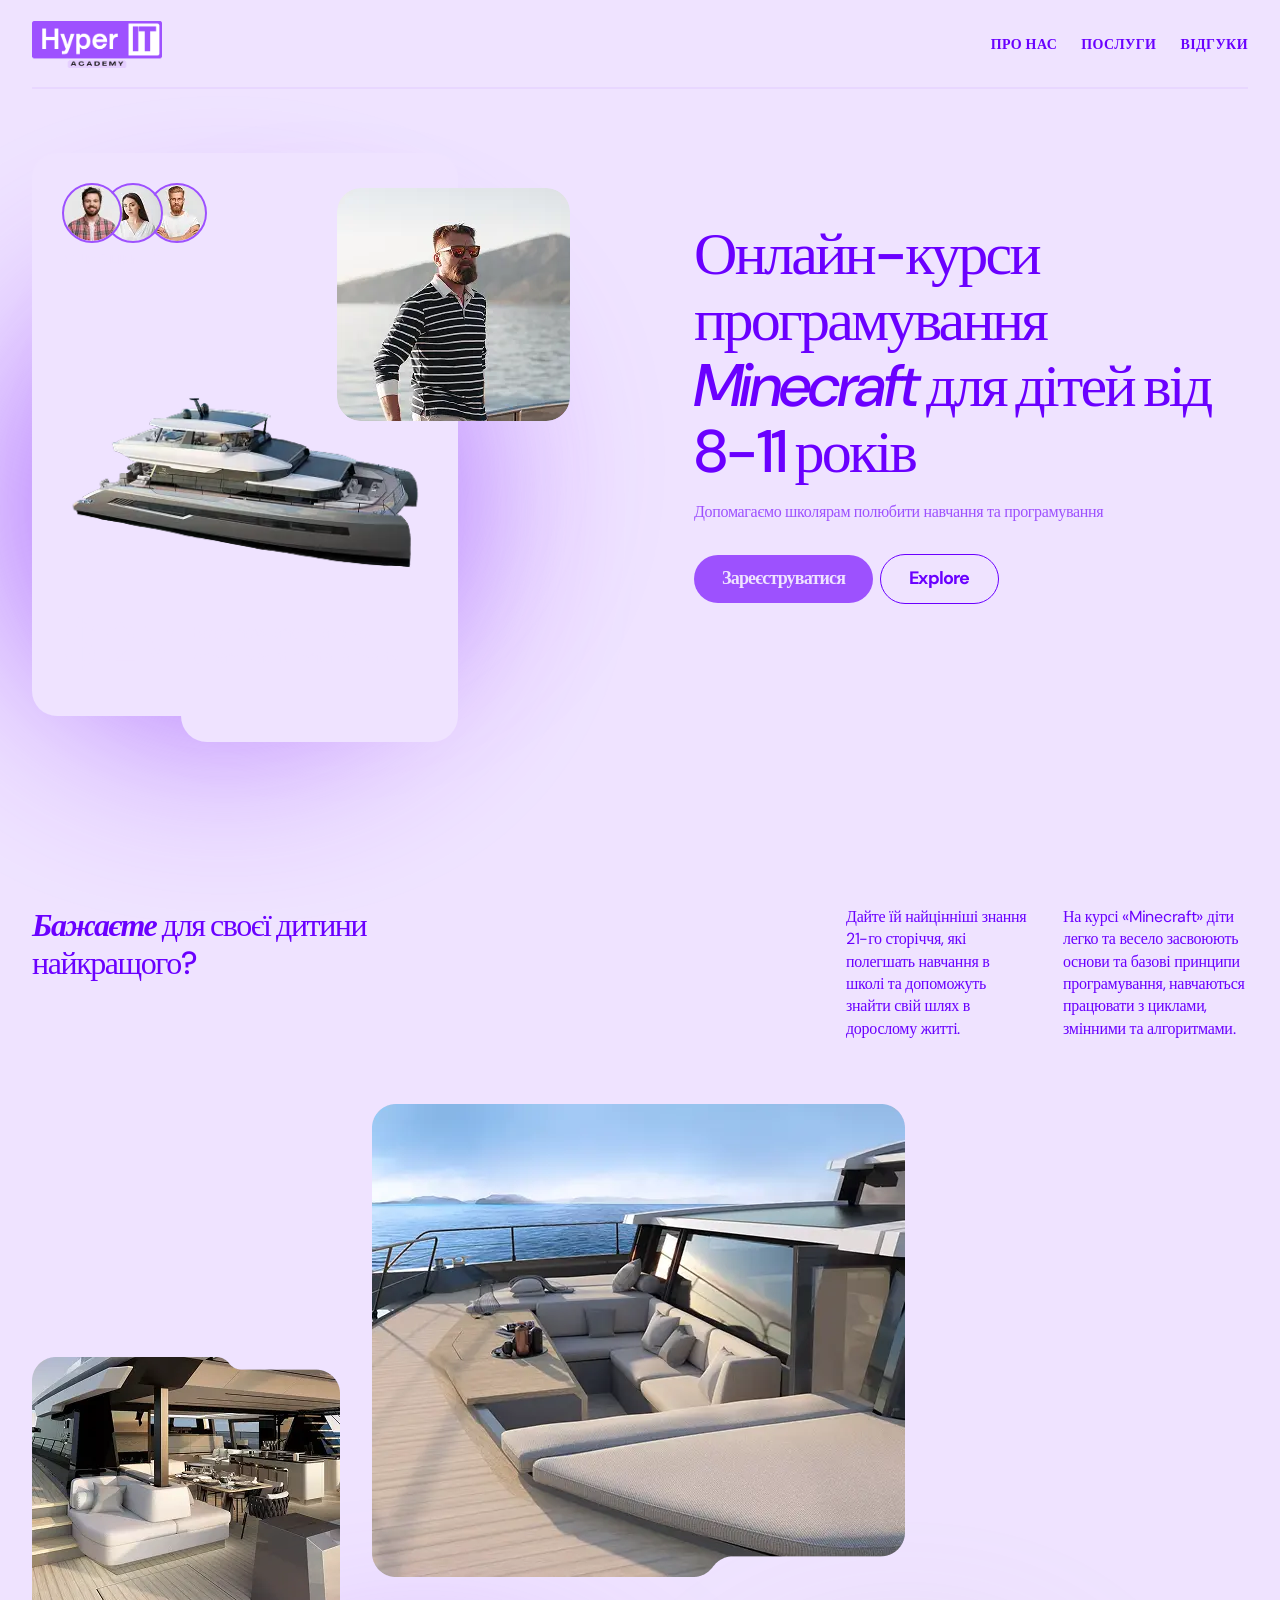
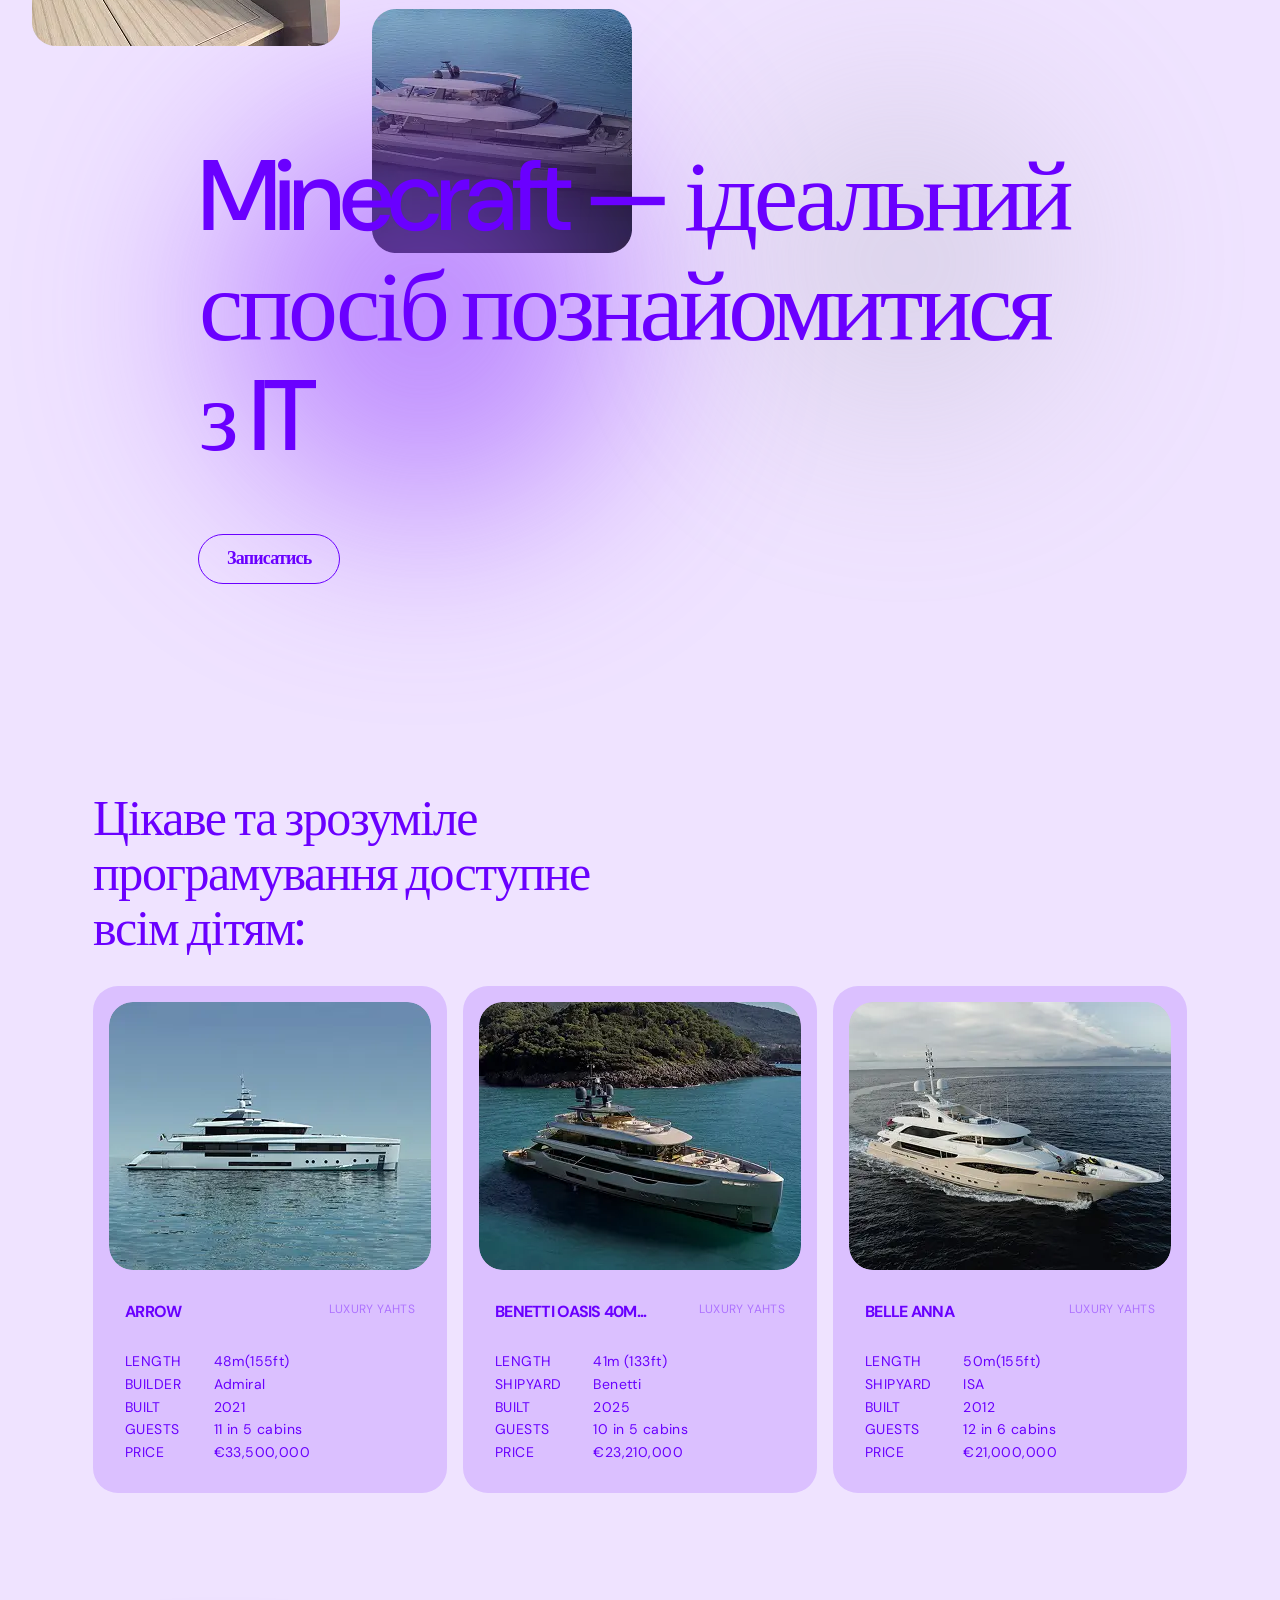
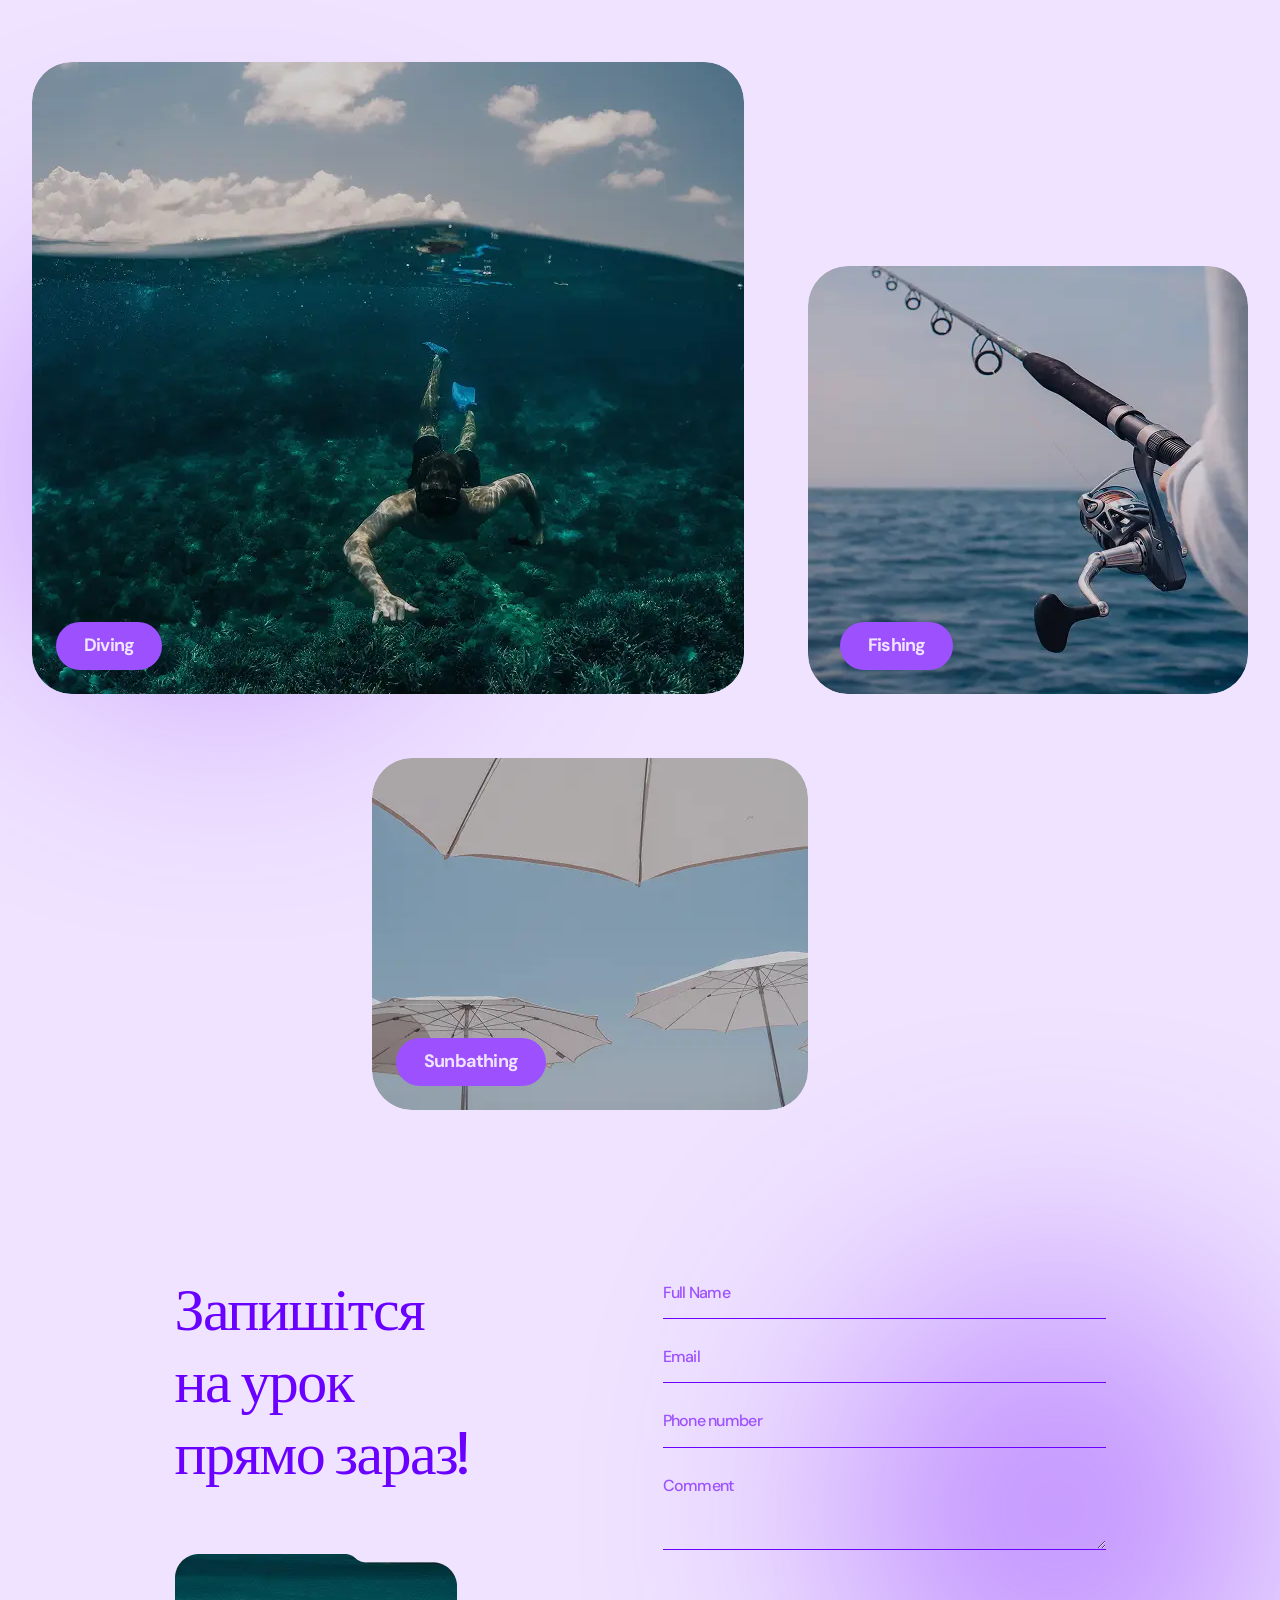
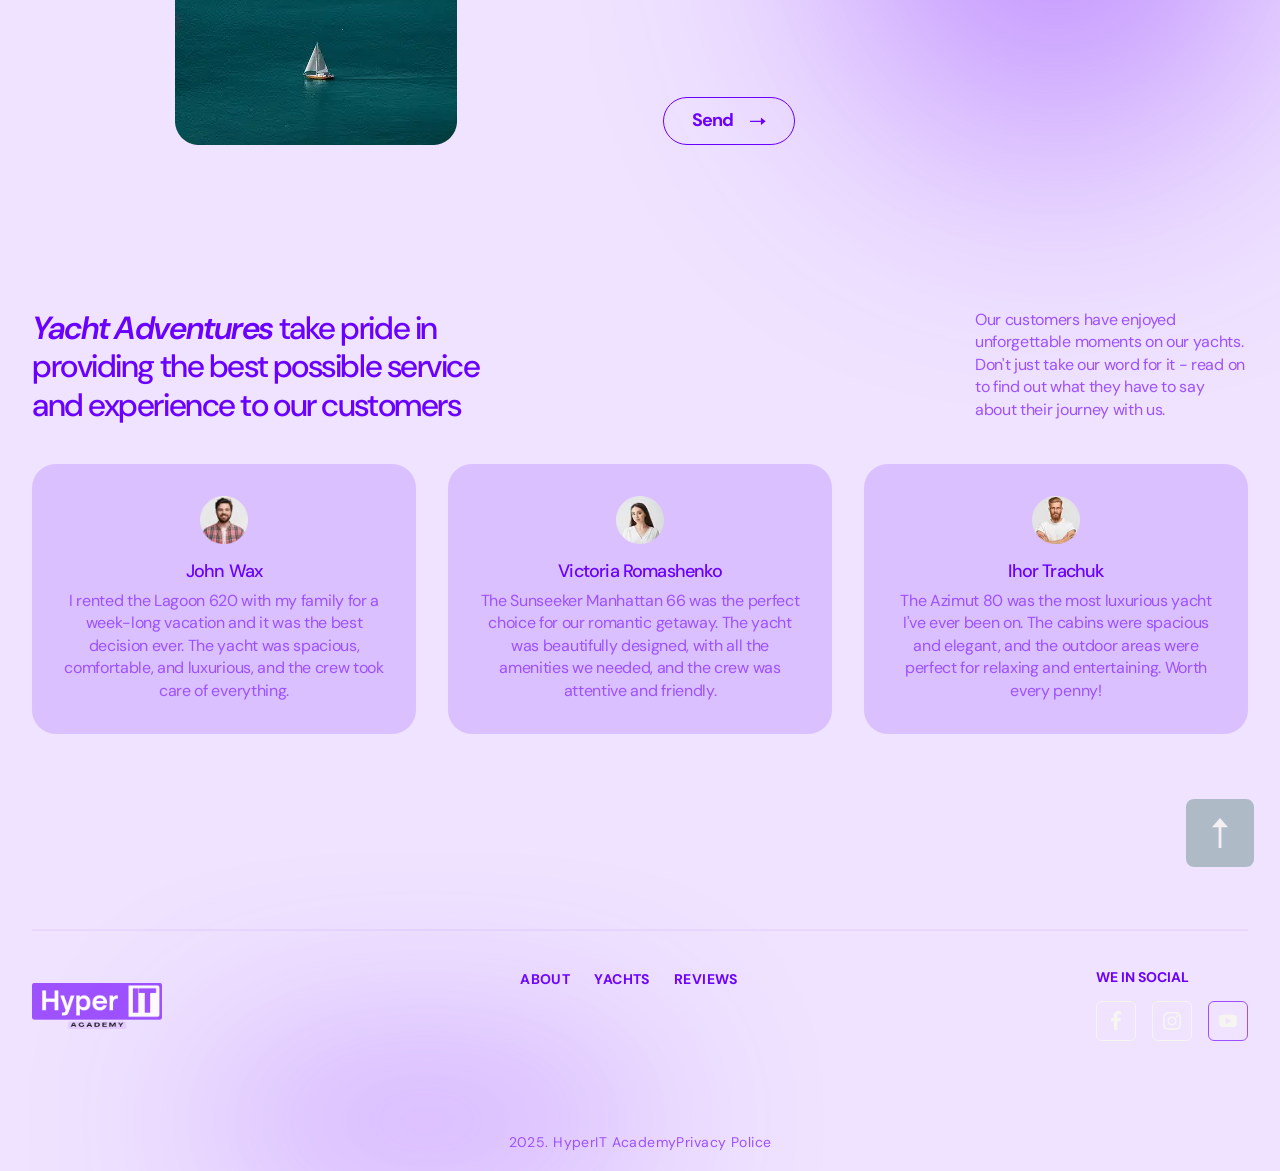
==== commit 1b051879: "1" ====
--- a/index.html
+++ b/index.html
@@ -128,14 +128,10 @@
   </section>
   <section class="adventure">
     <div class="container">
-      <h2 class="adventure__title"><span class="adventure__yacht">Yacht Adventures</span> fleet is here to take you on
-        the ultimate adventure. Each yacht is hand-picked for its comfort, style, and performance.</h2>
+      <h2 class="adventure__title"><span class="adventure__yacht">Бажаєте</span> для своєї дитини найкращого?</h2>
       <div class="adventure__box">
-        <p class="adventure__text">From spacious decks to state-of-the-art technology, our yachts are designed to
-          provide the perfect blend of luxury and functionality. Take a look at our selection below and choose the yacht
-          that matches your needs and preferences.</p>
-        <p class="adventure__text">No matter which yacht you choose, our experienced crew will ensure that your journey
-          is smooth and enjoyable. Book now and get ready for an unforgettable adventure on the high seas.</p>
+        <p class="adventure__text">Дайте їй найцінніші знання 21-го сторіччя, які полегшать навчання в школі та допоможуть знайти свій шлях в дорослому житті.</p>
+        <p class="adventure__text">На курсі «Minecraft» діти легко та весело засвоюють основи та базові принципи програмування, навчаються працювати з циклами, змінними та алгоритмами.</p>
       </div>
     </div>
   </section>
@@ -171,8 +167,8 @@
           </picture>
         </li>
         <li class="dream__item">
-          <h2 class="dream__title">Choose your dream yacht and sail away into the sunset</h2>
-          <button class="dream__btn">Yacht rental</button>
+          <h2 class="dream__title">Minecraft — ідеальний спосіб познайомитися з IT</h2>
+          <button class="dream__btn" data-modal-open>Записатись</button>
           <div class="dream__gradient-right"></div>
           <div class="dream__gradient-left"></div>
         </li>
@@ -181,6 +177,7 @@
   </section>
   <section class="yacht">
     <div class="container">
+      <h2 class="yacht__main-title">Цікаве та зрозуміле програмування доступне всім дітям:</h2>
       <ul class="yacht__items">
         <li class="yacht__item">
           <picture>
@@ -531,7 +528,7 @@
   <section class="rent">
     <div class="container">
       <div class="title__box">
-        <h2 class="rent__title">Rent a yacht now</h2>
+        <h2 class="rent__title">Запишітся на урок прямо зараз!</h2>
         <picture>
           <source srcset="
               ./img/desktop/yahtmini-desktop@1x.webp 1x,
@@ -650,25 +647,8 @@
   <footer class="footer">
     <div class="container">
       <a href="" class="footer__logo">
-        <svg class="footer__logo-img" xmlns="http://www.w3.org/2000/svg" viewBox="0 0 18 18" fill="none">
-          <mask id="mask0_3500_77" style="mask-type:alpha" maskUnits="userSpaceOnUse" x="0" y="0" width="18"
-            height="18">
-            <path
-              d="M0 14.412L4.0605 18H15.972L17.6775 15.6038L0.0015 14.412H0ZM10.4887 0V14.3048L15.9705 14.682L10.4887 0ZM9.74175 2.4105L1.82175 13.6807L9.74175 14.2155V2.4105Z"
-              fill="black" />
-          </mask>
-          <g mask="url(#mask0_3500_77)">
-            <path d="M0 0H18V18H0V0Z" fill="url(#paint0_linear_3500_77)" />
-          </g>
-          <defs>
-            <linearGradient id="paint0_linear_3500_77" x1="7.66484" y1="2.72868e-06" x2="16.8581" y2="0.347733"
-              gradientUnits="userSpaceOnUse">
-              <stop stop-color="#BEC7C2" />
-              <stop offset="1" stop-color="#A1B5BA" />
-            </linearGradient>
-          </defs>
+        <img src="./img/hyper.png" alt="HyperIT Academy" class="footer__logo-icon">
         </svg>
-        Yacht Adventures
       </a>
       <nav class="footer__nav">
         <ul class="footer__list">
@@ -714,7 +694,7 @@
         </ul>
       </div>
     </div>
-    <p class="footer__copywright">2023. Yacht AdventuresㅤㅤPrivacy Police</p>
+    <p class="footer__copywright">2025. HyperIT AcademyㅤㅤPrivacy Police</p>
   </footer>
   <div class="backdrop is-hidden" id="mobile-menu" data-modal-header>
     <div class="container">
--- a/styles/main.min.css
+++ b/styles/main.min.css
@@ -1 +1 @@
-a{text-decoration:none}ul{list-style:none;margin:0;padding:0}address{font-style:normal}button{border:none;cursor:pointer}img{width:100%;max-width:100%;height:auto;display:block}h1,h2,h3,h4,h5,h5,h6,p{margin:0;padding:0;font-weight:400}html{scroll-snap-type:x mandatory;scroll-behavior:smooth;scrollbar-color:#1f212d #efe3ff}body{position:relative;font-family:"DM Sans",serif;background-color:#efe3ff}.container{max-width:1246px;margin:0px auto;padding:0px 15px;transition:500ms}@media screen and (min-width: 362px){.container{width:362px}}@media screen and (min-width: 728px){.container{width:728px}}@media screen and (min-width: 1246px){.container{width:1246px}}.header{background-color:var(--dark_blue);padding:24px 0px 0px 0px}@media screen and (min-width: 728px){.header{padding:32px 0px 0px 0px}}.header .container{padding:0px 15px 24px 15px;position:relative}.header .container::after{content:"";position:absolute;bottom:0px;left:50%;right:50%;transform:translate(-50%, -50%);width:335px;height:1px;border-top:1px solid rgba(162,108,255,.2);transition:250ms}@media screen and (max-width: 335px){.header .container::after{width:100%}}@media screen and (min-width: 728px){.header .container::after{width:704px}}@media screen and (min-width: 1246px){.header .container::after{width:1216px}}@media screen and (min-width: 728px){.header .container{padding:0px 15px 32px 15px}}.header__nav{height:25px;display:flex;align-items:center;justify-content:space-between}.header__logo{display:flex;align-items:center;gap:8px;color:#6a00ff;font-size:14px;font-weight:700;line-height:1.2;letter-spacing:.42px;text-transform:uppercase;transition:250ms;outline:none}.header__logo:hover,.header__logo:focus{color:#9d51fe}.header__logo:hover .header__icon,.header__logo:focus .header__icon{transform:scale(1.1)}@media screen and (min-width: 728px){.header__logo{font-size:18px;line-height:1.2;letter-spacing:.54px}}.header__logo-icon{width:200px}.header__list{display:flex;gap:24px;align-items:center;height:100%}@media screen and (max-width: 727px){.header__list{display:none}}.header__item{color:rgba(246,245,239,.5);font-size:14px;font-weight:700;line-height:1.18;letter-spacing:.42px;text-transform:uppercase;padding:35px 0}.header__link{color:#6a00ff;font-size:14px;font-weight:700;line-height:118%;letter-spacing:.42px;text-transform:uppercase;transition:250ms;outline:none}.header__link:hover,.header__link:focus{color:#9d51fe}.header__menu{background:none;border:none;cursor:pointer;display:block}@media screen and (min-width: 728px){.header__menu{display:none}}.header__menu-icon{width:24px;height:24px}.hero{padding:40px 0px 80px 0px}@media screen and (min-width: 728px){.hero{padding:64px 0px 100px 0px}}@media screen and (min-width: 1246px){.hero{padding:64px 0px 164px 0px}}.hero .container{position:relative;z-index:5}.hero .container::before{content:"";position:absolute;top:400px;left:0px;width:279px;height:279px;border-radius:279px;opacity:.6;background:#9d51fe;filter:blur(100px)}@media screen and (max-width: 361px){.hero .container::before{width:100%}}@media screen and (min-width: 728px){.hero .container::before{top:480px;width:414px;height:414px;border-radius:414px;opacity:.9}}@media screen and (min-width: 1246px){.hero .container::before{top:150px}}.hero .container::after{content:"";position:absolute;top:400px;left:0px;width:279px;height:279px;border-radius:279px;opacity:.9;background:#9d51fe;filter:blur(100px);z-index:-3}@media screen and (max-width: 361px){.hero .container::after{width:100%}}@media screen and (min-width: 728px){.hero .container::after{left:50px;width:316.907px;height:316.908px;border-radius:316.908px;opacity:.3}}@media screen and (min-width: 1246px){.hero .container::after{top:150px;left:150px;width:316px;height:316px;border-radius:316px}}.hero__items{display:flex;flex-direction:column;justify-content:space-between;gap:40px}@media screen and (min-width: 1246px){.hero__items{flex-direction:row}}.hero__item{position:relative}.hero__items>.hero__item:nth-child(1){padding:0px 0px 0px 0px}@media screen and (min-width: 1246px){.hero__items>.hero__item:nth-child(1){order:2;padding:68px 0px 0px 0px}}.hero__title{width:100%;color:#6a00ff;font-size:36px;font-weight:500;line-height:1.1;letter-spacing:-1.62px}@media screen and (min-width: 728px){.hero__title{font-size:60px;letter-spacing:-2.7px}}@media screen and (min-width: 1246px){.hero__title{width:554px}}.hero__title .hero__span{background:var(--linear-green, linear-gradient(92deg, #6a00ff 1.03%, rgb(132, 255, 98) 70.31%));background-clip:text;-webkit-background-clip:text;-webkit-text-fill-color:rgba(0,0,0,0);font-style:italic}.hero__text{width:100%;color:#6a00ff;font-size:14px;font-weight:400;line-height:1.4;letter-spacing:-0.28px;margin:14px 0px 24px 0px}@media screen and (min-width: 728px){.hero__text{width:539px;font-size:16px;letter-spacing:-0.32px;margin:16px 0px 32px 0px}}.hero__items-btn{display:flex;flex-wrap:wrap;gap:8px}.hero__button{width:100%;border:none;border-radius:60px;background:#9d51fe;padding:14px 28px;color:#6a00ff;font-size:14px;font-weight:700;line-height:1.1;letter-spacing:-0.63px;transition:250ms}@media screen and (min-width: 728px){.hero__button{font-size:18px;letter-spacing:-0.81px}}.hero__button:hover,.hero__button:focus{background-color:#8223ff;outline:none}.hero__items-btn>.hero__item-btn:nth-child(2)>.hero__button{outline:1px solid #6a00ff;background:rgba(0,0,0,0);transition:250ms ease-in-out}.hero__items-btn>.hero__item-btn:nth-child(2)>.hero__button:hover,.hero__items-btn>.hero__item-btn:nth-child(2)>.hero__button:focus{background:rgba(0,0,0,0);color:#9d51fe;outline:1px solid #6a00ff}.hero__items>.hero__item:nth-child(2){padding:24px 24px 28px 24px;background-color:#efe3ff;border-radius:25px;border-bottom-right-radius:0px;position:relative;margin:0px 0px 19px 0px}@media screen and (min-width: 728px){.hero__items>.hero__item:nth-child(2){padding:32px 32px 38px 32px;width:426px;margin:0px 0px 25.7px 0px}}@media screen and (min-width: 1246px){.hero__items>.hero__item:nth-child(2){order:1}}.hero__items>.hero__item:nth-child(2)::after{content:"";position:absolute;bottom:-4.57%;right:0;width:65%;height:4.57%;border-bottom-left-radius:30px;border-bottom-right-radius:30px;background-color:#efe3ff}.hero__clients{display:flex;position:relative}.hero__client{z-index:9}.hero__clients>.hero__client:nth-child(2){position:absolute;top:0px;left:41px;z-index:8}.hero__clients>.hero__client:nth-child(3){position:absolute;top:0px;left:85px;z-index:7}.hero__icon-client{width:48px;border-radius:48px;outline:2px solid #9d51fe}@media screen and (min-width: 728px){.hero__icon-client{width:56px;border-radius:56px}}.hero__clients>.hero__client:nth-child(2)>.hero__icon-client{position:absolute;top:0px;left:60px}.hero__clients>.hero__client:nth-child(3)>.hero__icon-client{position:absolute;top:0px;left:60px}.hero__client-text{color:#efe3ff;font-size:14px;font-weight:700;line-height:1.1;letter-spacing:.56px;text-transform:uppercase;margin:13px 0px 0px 0px}@media screen and (min-width: 728px){.hero__client-text{margin:11px 0px 0px 0px}}.hero__img{width:100%;margin:52px 0px 14px 0px}@media screen and (min-width: 728px){.hero__img{margin:111px 0px 22px 0px}}.hero__price{display:flex;gap:14px;align-items:center}@media screen and (max-width: 200px){.hero__price{flex-wrap:wrap}}.hero__price-title{color:#efe3ff;font-size:48px;font-weight:400;line-height:1.1;letter-spacing:-2.16px;text-transform:uppercase}@media screen and (min-width: 728px){.hero__price-title{font-size:60px;letter-spacing:-2.7px}}.hero__price-text{width:100%;color:#efe3ff;font-size:14px;font-weight:400;line-height:1.1;letter-spacing:-0.63px}@media screen and (min-width: 728px){.hero__price-text{width:208px;font-size:18px;line-height:1.4;letter-spacing:-0.81px}}.hero__img-man{border-radius:24px;width:133px;position:absolute;top:35px;right:-12px}@media screen and (min-width: 728px){.hero__img-man{width:233px;right:-146px}}@media screen and (min-width: 1246px){.hero__img-man{right:-112px}}.adventure{padding-bottom:64px}.adventure .container{display:flex;flex-direction:column;gap:40px}@media screen and (min-width: 1246px){.adventure .container{display:flex;flex-direction:row;gap:32px}}.adventure__yacht{background:var(--linear-green, linear-gradient(92deg, #BEC7C2 41.03%, #A1B5BA 90.31%));background-clip:text;-webkit-background-clip:text;-webkit-text-fill-color:rgba(0,0,0,0);font-family:"DM Sans";font-size:32px;font-style:italic;font-weight:500;line-height:1.1;letter-spacing:-1.44px;gap:20px}.adventure__box{display:flex;gap:14px}@media screen and (max-width: 250px){.adventure__box{flex-wrap:wrap}}@media screen and (min-width: 728px){.adventure__box{gap:32px;margin-left:auto}}.adventure__title{color:#6a00ff;font-size:32px;font-weight:500;line-height:1.2;letter-spacing:-1.44px;width:100%}@media screen and (min-width: 728px){.adventure__title{width:460px}}.adventure__text{color:#6a00ff;font-size:16px;font-weight:400;line-height:1.4;letter-spacing:-0.28px;width:100%}@media screen and (min-width: 728px){.adventure__text{width:185px}}@media screen and (min-width: 1246px){.adventure__text{line-height:1.4}}.dream .container{padding:983px 15px 0px 15px;position:relative;z-index:9}@media screen and (min-width: 728px){.dream .container{padding:1035px 15px 0px 15px}}@media screen and (min-width: 1246px){.dream .container{padding:637px 15px 0px 15px}}.dream .container::before{content:"";position:absolute;top:900px;left:0px;width:255px;height:255px;background-color:#9d51fe;opacity:.6;filter:blur(100px);z-index:-3}@media screen and (max-width: 361px){.dream .container::before{width:100%}}@media screen and (min-width: 728px){.dream .container::before{top:950px;left:0;width:399px;height:399px;border-radius:399px;background:#9d51fe}}@media screen and (min-width: 1246px){.dream .container::before{top:600px;left:200px;width:414px;height:414px;border-radius:414px;background:#9d51fe}}.dream .container::after{content:"";position:absolute;top:850px;right:0px;width:195px;height:195px;background:#a6a9b2;opacity:.3;filter:blur(100px);z-index:-3}@media screen and (max-width: 361px){.dream .container::after{width:100%}}@media screen and (min-width: 728px){.dream .container::after{top:900px;right:0px;width:304px;height:304px;border-radius:304px}}@media screen and (min-width: 1246px){.dream .container::after{top:600px;right:200px;width:316px;height:316px;border-radius:316px}}.dream__items{display:flex;flex-direction:column;position:relative}.dream__item{display:flex;flex-direction:column}.dream__items>.dream__item:nth-child(1){position:absolute;top:0px;left:0px;transform:translateY(-983px);gap:24px;z-index:-4}@media screen and (min-width: 728px){.dream__items>.dream__item:nth-child(1){transform:translateY(-1035px);gap:32px}}@media screen and (min-width: 1246px){.dream__items>.dream__item:nth-child(1){transform:translateY(-637px)}}.dream__img{width:100%}@media screen and (min-width: 728px){.dream__items>.dream__item:nth-child(1)>picture:nth-child(2)>.dream__img{width:308px}.dream__items>.dream__item:nth-child(1)>picture:nth-child(3)>.dream__img{width:260px;position:absolute;top:863px;left:340px}}@media screen and (min-width: 1246px){.dream__items>.dream__item:nth-child(1)>picture:nth-child(1)>.dream__img{width:533px;margin:0px 0px 0px 340px}.dream__items>.dream__item:nth-child(1)>picture:nth-child(2)>.dream__img{position:absolute;top:253px;left:0px}.dream__items>.dream__item:nth-child(1)>picture:nth-child(3)>.dream__img{width:260px;position:absolute;top:505px;left:340px}}.dream__items>.dream__item:nth-child(1)>picture:nth-child(3)>.dream__img{margin:0px 0px 0px auto;width:260px}.dream__items>.dream__item:nth-child(2){z-index:5;gap:40px;position:relative}@media screen and (min-width: 728px){.dream__items>.dream__item:nth-child(2){margin:0px auto;width:641px;gap:64px}}@media screen and (min-width: 1246px){.dream__items>.dream__item:nth-child(2){width:882px}}.dream__title{width:100%;color:#6a00ff;font-size:36px;font-weight:500;line-height:1.1;letter-spacing:-1.62px}@media screen and (min-width: 728px){.dream__title{font-size:71px;letter-spacing:-3.15px}}@media screen and (min-width: 1246px){.dream__title{font-size:100px;letter-spacing:-4.5px}}.dream__btn{margin:0px auto auto 0px;border:none;outline:1px solid #6a00ff;color:#6a00ff;border-radius:60px;padding:14px 28px;color:#6a00ff;background-color:rgba(0,0,0,0);cursor:pointer;font-size:14px;font-weight:700;line-height:1.1;letter-spacing:-0.63px;transition:250ms}.dream__btn:hover,.dream__btn:focus{background:rgba(0,0,0,0);color:#9d51fe;outline:1px solid #6a00ff}@media screen and (min-width: 728px){.dream__btn{font-size:18px;letter-spacing:-0.81px}}.yacht{padding:80px 0px 0px 0px}.yacht .container{padding:0px 15px}@media screen and (min-width: 1246px){.yacht .container{padding:0px 76px}}.yacht__items{display:flex;overflow-x:auto;scroll-snap-type:x mandatory;scroll-behavior:smooth;scrollbar-color:#1f212d #efe3ff;padding:0px 0px 5px 0px;gap:16px}.yacht__items:focus{outline:none}.yacht__item{width:100%;padding:18px 18px 24px 18px;display:flex;flex-direction:column;gap:24px;background-color:#1f212d;border-radius:25px}@media screen and (min-width: 728px){.yacht__item{gap:32px;padding:16px 16px 32px 16px}}.yacht__img{width:100%;border-radius:24px}.yacht__name{display:flex;justify-content:space-between;margin:0px 6px}@media screen and (min-width: 728px){.yacht__name{margin:0px 16px}}.yacht__title{color:#6a00ff;font-size:16px;font-weight:700;line-height:1.2;letter-spacing:-0.72px;text-transform:uppercase}.yacht__subtitle{color:#6a00ff;font-size:12px;font-weight:400;line-height:1.2;letter-spacing:.36px;text-transform:uppercase;opacity:.4}.yacht__descriptions{width:287px;display:flex;gap:32px;margin:0px 6px}.yacht__descriptions-bio{display:flex;flex-direction:column;gap:6px}.yacht__descriptions-opis{display:flex;flex-direction:column;gap:6px}@media screen and (min-width: 728px){.yacht__descriptions{margin:0px 16px;width:280px}}@media screen and (min-width: 1246px){.yacht__descriptions{width:290px}}.yacht__text{width:100%;flex-basis:calc((100% - 40px)/2);color:#6a00ff;font-size:14px;font-weight:400;line-height:1.2;letter-spacing:.42px;text-transform:uppercase}.yacht__descriptions-opis>.yacht__text{text-transform:none}.about{padding-top:80px;padding-bottom:80px}@media screen and (min-width: 728px){.about{padding-top:100px;padding-bottom:100px}}@media screen and (min-width: 1246px){.about{padding-top:164px;padding-bottom:164px}}.about .container{position:relative}.about .container::before{content:"";position:absolute;top:230px;left:0px;width:180px;height:323px;border-radius:323px;opacity:.6;background:#9d51fe;filter:blur(100px);z-index:-3}@media screen and (max-width: 180px){.about .container::before{width:100%}}@media screen and (min-width: 728px){.about .container::before{top:540px;width:414px;height:414px;border-radius:414px;filter:blur(130px)}}@media screen and (min-width: 1246px){.about .container::before{top:200px}}.about__list{display:flex;flex-direction:column;gap:24px;flex-wrap:wrap}@media screen and (min-width: 728px){.about__list{gap:32px}}@media screen and (min-width: 1246px){.about__list{gap:64px;flex-direction:row}}.about__item{position:relative}@media screen and (min-width: 728px){.about__list>.about__item:nth-child(2){display:flex;justify-content:flex-end}.about__list>.about__item:nth-child(3){margin-left:32px}}@media screen and (min-width: 1246px){.about__list>.about__item:nth-child(3){margin-left:340px}}.about__list>.about__item:nth-child(2)>picture{margin-top:auto}.about__img{border-radius:40px;width:100%}@media screen and (min-width: 728px){.about__img{width:704px}.about__list>.about__item:nth-child(2)>picture>.about__img{width:400px}.about__list>.about__item:nth-child(3)>picture>.about__img{width:380px}}@media screen and (min-width: 1246px){.about__img{width:712px}.about__list>.about__item:nth-child(2)>picture>.about__img{width:440px;height:428px}.about__list>.about__item:nth-child(3)>picture>.about__img{width:436px}}.about__btn{border-radius:60px;padding:14px 28px;background:#6a00ff;color:#efe3ff;font-size:18px;font-weight:700;line-height:1.1;letter-spacing:-0.81px;position:absolute;bottom:24px;left:24px;transition:250ms}@media screen and (min-width: 728px){.about__list>.about__item:nth-child(2)>.about__btn{right:255px;left:auto}}@media screen and (min-width: 1246px){.about__list>.about__item:nth-child(2)>.about__btn{left:32px;right:auto}}.about__btn:hover,.about__btn:focus{outline:none;background-color:#1f212d;color:#6a00ff}.rent{padding-bottom:80px}@media screen and (min-width: 728px){.rent{padding-bottom:100px}}@media screen and (min-width: 1246px){.rent{padding-bottom:164px}}.rent .container{display:flex;flex-direction:column;justify-content:space-between;position:relative;z-index:5}.rent .container::before{content:"";position:absolute;bottom:0px;right:0px;width:283px;height:283px;border-radius:283px;opacity:.6;background:#9d51fe;filter:blur(130px);z-index:-3}@media screen and (max-width: 361px){.rent .container::before{width:100%}}@media screen and (min-width: 728px){.rent .container::before{width:413px;height:100%;border-radius:413px}}@media screen and (min-width: 1246px){.rent .container::before{width:414px;border-radius:414px}}@media screen and (min-width: 728px){.rent .container{flex-direction:row}}@media screen and (min-width: 1246px){.rent .container{justify-content:center;gap:188px}}.rent .title__box{margin-bottom:40px}@media screen and (min-width: 728px){.rent .title__box{margin-bottom:0}}.rent__title{color:#f6f5ef;font-size:36px;font-weight:500;line-height:1.2;letter-spacing:-1.62px;margin-bottom:16px}@media screen and (min-width: 728px){.rent__title{font-size:60px;width:287px;margin-bottom:32px}}@media screen and (min-width: 1246px){.rent__title{margin-bottom:64px}}.rent__img{width:259px}@media screen and (min-width: 728px){.rent__img{width:271px}}@media screen and (min-width: 1246px){.rent__img{width:282px}}.rent__form{display:flex;flex-direction:column;gap:24px;padding:0px}@media screen and (min-width: 728px){.rent__form{gap:28px;padding:5px 0px 0px 0px}}@media screen and (min-width: 728px){.rent__form{gap:28px;padding:9px 0px 0px 0px}}.rent__input{width:100%;color:#f6f5ef;font-size:14px;font-weight:500;line-height:1.2;letter-spacing:-0.63px;background-color:rgba(0,0,0,0);border:none;border-bottom:1px solid #6a00ff;outline:none;transition:250ms;padding:0px 0px 16px 0px}@media screen and (min-width: 728px){.rent__input{width:364px;font-size:16px;letter-spacing:-0.72px}}@media screen and (min-width: 1246px){.rent__input{width:443px}}.rent__input:focus,.rent__input:hover{border-bottom:1px solid #9d51fe}@media screen and (min-width: 728px){.rent__comment{margin-bottom:16px;font-size:16px;letter-spacing:-0.72px}}@media screen and (min-width: 1246px){.rent__comment{margin-bottom:53px}}.rent__textarea{padding:0px 0px 35px 0px;width:100%;border:none;border-bottom:1px solid #6a00ff;background-color:rgba(0,0,0,0);color:#6a00ff;font-size:14px;font-weight:500;line-height:1.2;letter-spacing:-0.63px;outline:none;transition:250ms;overflow:hidden}@media screen and (min-width: 728px){.rent__textarea{font-size:16px;letter-spacing:-0.72px}}.rent__textarea:focus,.rent__textarea:hover{border-bottom:1px solid #9d51fe}.rent__button{display:flex;align-items:center;gap:16px;margin:0px auto auto 0px;outline:none;border:1px solid #6a00ff;border-radius:60px;padding:14px 28px;font-weight:700;font-size:14px;line-height:1.1;letter-spacing:-0.04em;color:#6a00ff;background-color:rgba(0,0,0,0);transition:250ms}@media screen and (min-width: 728px){.rent__button{width:132px;height:48px;font-size:18px;margin:auto 0px 0px 0px}}.rent__button:hover,.rent__button:focus{border:1px solid #9d51fe;color:#9d51fe}.rent__button:hover .rent__button-icon,.rent__button:focus .rent__button-icon{fill:#9d51fe}.rent__button-icon{width:18px;height:8.66px;fill:#6a00ff;transition:250ms}.team .container{display:flex;flex-direction:column;gap:40px}.team__info{display:flex;flex-direction:column;gap:24px}@media screen and (min-width: 1246px){.team__info{flex-direction:row;justify-content:space-between}}@media screen and (min-width: 728px){.team__info__item:last-child{margin-left:auto}}@media screen and (min-width: 1246px){.team__info__item:last-child{margin-left:0px}}.team__info__title{width:100%;font-size:24px;font-weight:500;line-height:1.2;letter-spacing:-1.08px;color:#6a00ff}@media screen and (min-width: 728px){.team__info__title{width:497px;font-size:32px;letter-spacing:-1.44px}}.team__info__span{font-size:24px;font-style:italic;font-weight:500;line-height:1.2;letter-spacing:-1.08px;background:linear-gradient(92deg, #6a00ff 41.03%, rgb(132, 255, 98) 90.31%);background-clip:text;-webkit-background-clip:text;-webkit-text-fill-color:rgba(0,0,0,0)}@media screen and (min-width: 728px){.team__info__span{font-size:32px;letter-spacing:-1.44px}}.team__info__subtitle{width:100%;color:#6a00ff;font-family:"DM Sans";font-size:14px;font-weight:400;line-height:1.4;letter-spacing:-0.28px}@media screen and (min-width: 728px){.team__info__subtitle{width:273px;font-size:16px;letter-spacing:-0.32px}}.team__list{display:flex;justify-content:space-between;overflow-x:auto;scroll-snap-type:x mandatory;scroll-behavior:smooth;scrollbar-color:#1f212d #efe3ff;gap:7px;outline:none}.team__item{border-radius:24px;background:#1f212d;padding:24px 16px;text-align:center}@media screen and (min-width: 728px){.team__item{padding:24px 12px}}@media screen and (min-width: 1246px){.team__item{padding:32px}}.team__img{width:48px;margin:0px auto}.team__title{color:#f6f5ef;font-size:16px;font-weight:500;line-height:1.1;letter-spacing:-0.72px;margin:18px 0px 8px 0px}@media screen and (min-width: 728px){.team__title{font-size:18px;font-weight:500;letter-spacing:-0.81px}}.team__text{color:rgba(246,245,239,.5);font-size:12px;font-weight:400;line-height:1.4;letter-spacing:-0.24px;width:300px}@media screen and (min-width: 728px){.team__text{font-size:16px;font-weight:400;letter-spacing:-0.32px;width:320px}}.team__list>.team__item:nth-child(2)>.team__text{width:301px}@media screen and (min-width: 728px){.team__list>.team__item:nth-child(2)>.team__text{width:320px}}.team__list>.team__item:nth-child(3)>.team__text{width:307px}@media screen and (min-width: 728px){.team__list>.team__item:nth-child(3)>.team__text{width:280px}}@media screen and (min-width: 1246px){.team__list>.team__item:nth-child(3)>.team__text{width:320px}}.footer{padding:40px 0px 54px 0px;position:relative}@media screen and (min-width: 728px){.footer{padding:64px 0px 117px 0px}}.footer .container{display:flex;flex-direction:column;gap:40px;position:relative;padding:40px 15px 0px 15px}@media screen and (min-width: 728px){.footer .container{flex-direction:row;justify-content:space-between;gap:0px}}.footer .container::before{content:"";position:absolute;top:0px;left:50%;right:50%;transform:translate(-50%, -50%);width:335px;height:1px;border-top:1px solid rgba(246,245,239,.2);transition:250ms}@media screen and (max-width: 335px){.footer .container::before{width:100%}}@media screen and (min-width: 728px){.footer .container::before{width:704px}}@media screen and (min-width: 1246px){.footer .container::before{width:1216px}}.footer .container::after{content:"";position:absolute;bottom:-100px;right:0px;width:100%;height:100px;border-radius:420px;opacity:.6;background:#9d51fe;filter:blur(100px)}@media screen and (min-width: 728px){.footer .container::after{bottom:-130px;width:419px}}@media screen and (min-width: 1246px){.footer .container::after{right:auto;left:200px;border-radius:415px}}.footer__logo{display:flex;align-items:center;gap:8px;color:#6a00ff;font-size:14px;font-weight:700;line-height:1.2;letter-spacing:.42px;text-transform:uppercase;transition:250ms;outline:none}.footer__logo-img{width:18px;height:18px;transition:250ms}@media screen and (min-width: 728px){.footer__logo-img{width:23px;height:23px}}.footer__logo:hover,.footer__logo:focus{color:#9d51fe}.footer__logo:hover .footer__logo-img,.footer__logo:focus .footer__logo-img{transform:scale(1.1)}@media screen and (min-width: 728px){.footer__logo{height:23px;font-size:18px;line-height:1.2;letter-spacing:.54px}}.footer__list{display:flex;flex-direction:column;gap:14px}@media screen and (min-width: 728px){.footer__list{gap:24px}}@media screen and (min-width: 1246px){.footer__list{flex-direction:row}}.footer__link{color:#6a00ff;font-size:14px;font-weight:700;line-height:1.1;letter-spacing:.42px;text-transform:uppercase;transition:250ms;outline:none}.footer__link:hover,.footer__link:focus{color:#9d51fe}.footer__box{display:flex;flex-direction:column;gap:16px}.footer__box-text{color:#6a00ff;font-size:14px;font-weight:700;line-height:1.1;text-transform:uppercase}.footer__box-list{display:flex;gap:14px}@media screen and (min-width: 728px){.footer__box-list{gap:16px}}.footer__box-link{display:block;transition:250ms;width:32px;height:32px;border:none;outline:none;width:32px;height:32px;transform:scale(1);transition:250ms}.footer__box-link:hover,.footer__box-link:focus{transform:scale(1.1)}@media screen and (min-width: 728px){.footer__box-link{width:40px;height:40px}}.footer__box-img{width:32px;height:32px}@media screen and (min-width: 728px){.footer__box-img{width:40px;height:40px}}.footer__copywright{position:absolute;bottom:0px;left:50%;right:50%;transform:translate(-50%, -50%);width:300px;color:rgba(246,245,239,.5);text-align:center;font-size:12px;font-weight:400;line-height:1.2;letter-spacing:.36px;z-index:-4}@media screen and (max-width: 300px){.footer__copywright{width:100%}}@media screen and (min-width: 728px){.footer__copywright{font-size:14px;letter-spacing:.42px}}.scroll{padding:43px 0px 0px 0px}@media screen and (min-width: 728px){.scroll{padding:45px 0px 0px 0px}}@media screen and (min-width: 1246px){.scroll{padding:64px 0px 0px 0px}}.scroll__btn{outline:none;width:44px;height:44px;margin:0px 0px 0px auto;opacity:.7;background-color:rgba(0,0,0,0);display:block;transition:250ms}.scroll__btn:hover,.scroll__btn:focus{outline:none}@media screen and (min-width: 728px){.scroll__btn{width:68px;height:68px}}.scroll__link{outline:none;display:block;width:44px;height:44px;transition:250ms}.scroll__link:hover,.scroll__link:focus{outline:none}.scroll__link:hover .scroll__svg,.scroll__link:focus .scroll__svg{transform:scale(1.1)}@media screen and (min-width: 728px){.scroll__link{width:68px;height:68px}}.scroll__svg{display:block;width:44px;height:44px;border:none;outline:none;transition:250ms}@media screen and (min-width: 728px){.scroll__svg{width:68px;height:68px}}.backdrop{position:fixed;top:0;left:0;width:100%;height:100%;opacity:1;z-index:10;transform:scale(1);transition:250ms;background-color:#efe3ff}@media screen and (max-width: 362px){.backdrop{width:100%}}.backdrop .backdrop-header.is-hidden{opacity:0;pointer-events:none;transform:scale(1.2);transition:250ms}.backdrop .no-scroll{overflow:hidden}.backdrop .container{position:relative;padding:24px 15px 0px 15px;width:100%;height:100%;background-color:#efe3ff;margin:0}.backdrop .container::before{content:"";position:absolute;bottom:40px;left:-140px;width:279px;height:279px;border-radius:279px;opacity:.6;background:#9d51fe;filter:blur(100px)}.backdrop .container::after{content:"";position:absolute;bottom:-100px;right:-20px;width:279px;height:279px;border-radius:279px;opacity:.6;background:#9d51fe;filter:blur(100px)}.backdrop__logos{height:26px;display:flex;align-items:center;justify-content:space-between;position:relative;margin:0px 0px 24px 0px}.backdrop__logos::after{content:"";position:absolute;bottom:-24px;left:50%;right:50%;transform:translate(-50%, -50%);margin:0px auto;width:100%;border-bottom:1px solid rgba(246,245,239,.2)}@media screen and (min-width: 728px){.backdrop__logos::after{width:100%}}.backdrop__close{background-color:rgba(0,0,0,0);width:24px;height:24px;transform:scale(1);transition:250ms}.backdrop__close:hover,.backdrop__close:focus{background-color:rgba(0,0,0,0);transform:scale(1.2)}.backdrop__close:hover .backdrop__close-icon,.backdrop__close:focus .backdrop__close-icon{fill:#9d51fe}.backdrop__close-icon{width:24px;height:24px}.backdrop__nav{padding:30% 0 30% 0}.backdrop__list{display:flex;flex-direction:column;gap:14px;text-align:center}.backdrop__link{color:#6a00ff;font-size:14px;font-weight:700;line-height:1.2;letter-spacing:.42px;text-transform:uppercase;transition:250ms}.backdrop__link:hover,.backdrop__link:focus{color:#9d51fe}.backdrop{position:fixed;top:0;left:0;width:100%;height:100%;background-color:rgba(0,0,0,.5);opacity:1;z-index:10}.backdrop.is-hidden{opacity:0;pointer-events:none;transform:scale(1.2);transition:250ms}.modal{position:absolute;top:50%;left:50%;width:335px;padding:40px 24px;border-radius:20px;background-color:#1f212d;transform:translate(-50%, -50%) scale(1);transition:250ms}@media screen and (max-width: 362px){.modal{width:100%}}@media screen and (min-width: 728px){.modal{width:570px;height:522px;border-radius:40px;padding:97px 64px 64px 64px}}.modal__picture{position:relative}.modal__picture::after{content:"";position:absolute;top:0;left:0;right:0;margin:0 auto;width:142px;height:142px;transform:rotate(-45.074deg);background:#9d51fe;opacity:.6;filter:blur(100px);z-index:-1}@media screen and (min-width: 728px){.modal__picture::after{width:265px;height:265px;border-radius:265px}}.modal__yacht{width:100%;margin:0 auto}@media screen and (min-width: 728px){.modal__yacht{width:338px}}.modal__title{margin-top:24px;margin-bottom:14px;color:#6a00ff;font-size:24px;font-weight:500;line-height:1.2;letter-spacing:-1.08px}@media screen and (min-width: 728px){.modal__title{font-size:32px;letter-spacing:-1.44px;margin-top:21px}}.modal__text{color:#6a00ff;font-size:14px;font-weight:400;line-height:1.4;letter-spacing:-0.28px}@media screen and (min-width: 728px){.modal__text{font-size:16px;letter-spacing:-0.32px}}.modal__btn{position:absolute;top:14px;right:14px;display:flex;align-items:center;justify-content:center;padding:0;background-color:rgba(0,0,0,0);border:none;outline:none;transition:250ms}.modal__btn:hover>.modal__icon,.modal__btn:focus>.modal__icon{transform:scale(1.25)}@media screen and (min-width: 728px){.modal__btn{top:32px;right:32px}}.modal .modal__icon{stroke:#6a00ff;transition:250ms;width:20px}@media screen and (min-width: 728px){.modal .modal__icon{width:24px}}/*# sourceMappingURL=main.min.css.map */+a{text-decoration:none}ul{list-style:none;margin:0;padding:0}address{font-style:normal}button{border:none;cursor:pointer}img{width:100%;max-width:100%;height:auto;display:block}h1,h2,h3,h4,h5,h5,h6,p{margin:0;padding:0;font-weight:400}html{scroll-snap-type:x mandatory;scroll-behavior:smooth;scrollbar-color:#dbc0ff #efe3ff}body{position:relative;font-family:"DM Sans",serif;background-color:#efe3ff}.container{max-width:1246px;margin:0px auto;padding:0px 15px;transition:500ms}@media screen and (min-width: 362px){.container{width:362px}}@media screen and (min-width: 728px){.container{width:728px}}@media screen and (min-width: 1246px){.container{width:1246px}}.header{background-color:var(--dark_blue);padding:24px 0px 0px 0px}@media screen and (min-width: 728px){.header{padding:32px 0px 0px 0px}}.header .container{padding:0px 15px 24px 15px;position:relative}.header .container::after{content:"";position:absolute;bottom:0px;left:50%;right:50%;transform:translate(-50%, -50%);width:335px;height:1px;border-top:1px solid rgba(162,108,255,.2);transition:250ms}@media screen and (max-width: 335px){.header .container::after{width:100%}}@media screen and (min-width: 728px){.header .container::after{width:704px}}@media screen and (min-width: 1246px){.header .container::after{width:1216px}}@media screen and (min-width: 728px){.header .container{padding:0px 15px 32px 15px}}.header__nav{height:25px;display:flex;align-items:center;justify-content:space-between}.header__logo{display:flex;align-items:center;gap:8px;color:#6a00ff;font-size:14px;font-weight:700;line-height:1.2;letter-spacing:.42px;text-transform:uppercase;transition:250ms;outline:none}@media screen and (min-width: 728px){.header__logo{font-size:18px;line-height:1.2;letter-spacing:.54px}}.header__logo-icon{width:100px}@media screen and (min-width: 728px){.header__logo-icon{width:130px}}.header__logo:hover,.header__logo:focus{transform:scale(1.1)}.header__list{display:flex;gap:24px;align-items:center;height:100%}@media screen and (max-width: 727px){.header__list{display:none}}.header__item{color:rgba(246,245,239,.5);font-size:14px;font-weight:700;line-height:1.18;letter-spacing:.42px;text-transform:uppercase;padding:35px 0}.header__link{color:#6a00ff;font-size:14px;font-weight:700;line-height:118%;letter-spacing:.42px;text-transform:uppercase;transition:250ms;outline:none}.header__link:hover,.header__link:focus{color:#9d51fe}.header__menu{background:none;border:none;cursor:pointer;display:block}@media screen and (min-width: 728px){.header__menu{display:none}}.header__menu-icon{width:24px;height:24px}.hero{padding:40px 0px 80px 0px}@media screen and (min-width: 728px){.hero{padding:64px 0px 100px 0px}}@media screen and (min-width: 1246px){.hero{padding:64px 0px 164px 0px}}.hero .container{position:relative;z-index:5}.hero .container::before{content:"";position:absolute;top:400px;left:0px;width:279px;height:279px;border-radius:279px;opacity:.6;background:#9d51fe;filter:blur(100px)}@media screen and (max-width: 361px){.hero .container::before{width:100%}}@media screen and (min-width: 728px){.hero .container::before{top:480px;width:414px;height:414px;border-radius:414px;opacity:.9}}@media screen and (min-width: 1246px){.hero .container::before{top:150px}}.hero .container::after{content:"";position:absolute;top:400px;left:0px;width:279px;height:279px;border-radius:279px;opacity:.9;background:#9d51fe;filter:blur(100px);z-index:-3}@media screen and (max-width: 361px){.hero .container::after{width:100%}}@media screen and (min-width: 728px){.hero .container::after{left:50px;width:316.907px;height:316.908px;border-radius:316.908px;opacity:.3}}@media screen and (min-width: 1246px){.hero .container::after{top:150px;left:150px;width:316px;height:316px;border-radius:316px}}.hero__items{display:flex;flex-direction:column;justify-content:space-between;gap:40px}@media screen and (min-width: 1246px){.hero__items{flex-direction:row}}.hero__item{position:relative}.hero__items>.hero__item:nth-child(1){padding:0px 0px 0px 0px}@media screen and (min-width: 1246px){.hero__items>.hero__item:nth-child(1){order:2;padding:68px 0px 0px 0px}}.hero__title{width:100%;color:#6a00ff;font-size:36px;font-weight:500;line-height:1.1;letter-spacing:-1.62px}@media screen and (min-width: 728px){.hero__title{font-size:60px;letter-spacing:-2.7px}}@media screen and (min-width: 1246px){.hero__title{width:554px}}.hero__title .hero__span{font-style:italic}.hero__text{width:100%;color:#9d51fe;font-size:14px;font-weight:400;line-height:1.4;letter-spacing:-0.28px;margin:14px 0px 24px 0px}@media screen and (min-width: 728px){.hero__text{width:539px;font-size:16px;letter-spacing:-0.32px;margin:16px 0px 32px 0px}}.hero__items-btn{display:flex;flex-wrap:wrap;gap:8px}.hero__button{width:100%;border:none;border-radius:60px;background:#9d51fe;padding:14px 28px;color:#efe3ff;font-size:14px;font-weight:700;line-height:1.1;letter-spacing:-0.63px;transition:250ms}@media screen and (min-width: 728px){.hero__button{font-size:18px;letter-spacing:-0.81px}}.hero__button:hover,.hero__button:focus{background-color:#8223ff;outline:none}.hero__items-btn>.hero__item-btn:nth-child(2)>.hero__button{outline:1px solid #6a00ff;color:#6a00ff;background:rgba(0,0,0,0);transition:250ms ease-in-out}.hero__items-btn>.hero__item-btn:nth-child(2)>.hero__button:hover,.hero__items-btn>.hero__item-btn:nth-child(2)>.hero__button:focus{background:rgba(0,0,0,0);color:#9d51fe;outline:1px solid #6a00ff}.hero__items>.hero__item:nth-child(2){padding:24px 24px 28px 24px;background-color:#efe3ff;border-radius:25px;border-bottom-right-radius:0px;position:relative;margin:0px 0px 19px 0px}@media screen and (min-width: 728px){.hero__items>.hero__item:nth-child(2){padding:32px 32px 38px 32px;width:426px;margin:0px 0px 25.7px 0px}}@media screen and (min-width: 1246px){.hero__items>.hero__item:nth-child(2){order:1}}.hero__items>.hero__item:nth-child(2)::after{content:"";position:absolute;bottom:-4.57%;right:0;width:65%;height:4.57%;border-bottom-left-radius:30px;border-bottom-right-radius:30px;background-color:#efe3ff}.hero__clients{display:flex;position:relative}.hero__client{z-index:9}.hero__clients>.hero__client:nth-child(2){position:absolute;top:0px;left:41px;z-index:8}.hero__clients>.hero__client:nth-child(3){position:absolute;top:0px;left:85px;z-index:7}.hero__icon-client{width:48px;border-radius:48px;outline:2px solid #9d51fe}@media screen and (min-width: 728px){.hero__icon-client{width:56px;border-radius:56px}}.hero__clients>.hero__client:nth-child(2)>.hero__icon-client{position:absolute;top:0px;left:60px}.hero__clients>.hero__client:nth-child(3)>.hero__icon-client{position:absolute;top:0px;left:60px}.hero__client-text{color:#efe3ff;font-size:14px;font-weight:700;line-height:1.1;letter-spacing:.56px;text-transform:uppercase;margin:13px 0px 0px 0px}@media screen and (min-width: 728px){.hero__client-text{margin:11px 0px 0px 0px}}.hero__img{width:100%;margin:52px 0px 14px 0px}@media screen and (min-width: 728px){.hero__img{margin:111px 0px 22px 0px}}.hero__price{display:flex;gap:14px;align-items:center}@media screen and (max-width: 200px){.hero__price{flex-wrap:wrap}}.hero__price-title{color:#efe3ff;font-size:48px;font-weight:400;line-height:1.1;letter-spacing:-2.16px;text-transform:uppercase}@media screen and (min-width: 728px){.hero__price-title{font-size:60px;letter-spacing:-2.7px}}.hero__price-text{width:100%;color:#efe3ff;font-size:14px;font-weight:400;line-height:1.1;letter-spacing:-0.63px}@media screen and (min-width: 728px){.hero__price-text{width:208px;font-size:18px;line-height:1.4;letter-spacing:-0.81px}}.hero__img-man{border-radius:24px;width:133px;position:absolute;top:35px;right:-12px}@media screen and (min-width: 728px){.hero__img-man{width:233px;right:-146px}}@media screen and (min-width: 1246px){.hero__img-man{right:-112px}}.adventure{padding-bottom:64px}.adventure .container{display:flex;flex-direction:column;gap:40px}@media screen and (min-width: 1246px){.adventure .container{display:flex;flex-direction:row;gap:32px}}.adventure__yacht{font-size:32px;font-style:italic;font-weight:600;line-height:1.1;letter-spacing:-1.44px;gap:20px}.adventure__box{display:flex;gap:14px}@media screen and (max-width: 250px){.adventure__box{flex-wrap:wrap}}@media screen and (min-width: 728px){.adventure__box{gap:32px;margin-left:auto}}.adventure__title{color:#6a00ff;font-size:32px;font-weight:500;line-height:1.2;letter-spacing:-1.44px;width:100%}@media screen and (min-width: 728px){.adventure__title{width:460px}}.adventure__text{color:#6a00ff;font-size:16px;font-weight:400;line-height:1.4;letter-spacing:-0.28px;width:100%}@media screen and (min-width: 728px){.adventure__text{width:185px}}@media screen and (min-width: 1246px){.adventure__text{line-height:1.4}}.dream .container{padding:983px 15px 0px 15px;position:relative;z-index:9}@media screen and (min-width: 728px){.dream .container{padding:1035px 15px 0px 15px}}@media screen and (min-width: 1246px){.dream .container{padding:637px 15px 0px 15px}}.dream .container::before{content:"";position:absolute;top:900px;left:0px;width:255px;height:255px;background-color:#9d51fe;opacity:.6;filter:blur(100px);z-index:-3}@media screen and (max-width: 361px){.dream .container::before{width:100%}}@media screen and (min-width: 728px){.dream .container::before{top:950px;left:0;width:399px;height:399px;border-radius:399px;background:#9d51fe}}@media screen and (min-width: 1246px){.dream .container::before{top:600px;left:200px;width:414px;height:414px;border-radius:414px;background:#9d51fe}}.dream .container::after{content:"";position:absolute;top:850px;right:0px;width:195px;height:195px;background:#a6a9b2;opacity:.3;filter:blur(100px);z-index:-3}@media screen and (max-width: 361px){.dream .container::after{width:100%}}@media screen and (min-width: 728px){.dream .container::after{top:900px;right:0px;width:304px;height:304px;border-radius:304px}}@media screen and (min-width: 1246px){.dream .container::after{top:600px;right:200px;width:316px;height:316px;border-radius:316px}}.dream__items{display:flex;flex-direction:column;position:relative}.dream__item{display:flex;flex-direction:column}.dream__items>.dream__item:nth-child(1){position:absolute;top:0px;left:0px;transform:translateY(-983px);gap:24px;z-index:-4}@media screen and (min-width: 728px){.dream__items>.dream__item:nth-child(1){transform:translateY(-1035px);gap:32px}}@media screen and (min-width: 1246px){.dream__items>.dream__item:nth-child(1){transform:translateY(-637px)}}.dream__img{width:100%}@media screen and (min-width: 728px){.dream__items>.dream__item:nth-child(1)>picture:nth-child(2)>.dream__img{width:308px}.dream__items>.dream__item:nth-child(1)>picture:nth-child(3)>.dream__img{width:260px;position:absolute;top:863px;left:340px}}@media screen and (min-width: 1246px){.dream__items>.dream__item:nth-child(1)>picture:nth-child(1)>.dream__img{width:533px;margin:0px 0px 0px 340px}.dream__items>.dream__item:nth-child(1)>picture:nth-child(2)>.dream__img{position:absolute;top:253px;left:0px}.dream__items>.dream__item:nth-child(1)>picture:nth-child(3)>.dream__img{width:260px;position:absolute;top:505px;left:340px}}.dream__items>.dream__item:nth-child(1)>picture:nth-child(3)>.dream__img{margin:0px 0px 0px auto;width:260px}.dream__items>.dream__item:nth-child(2){z-index:5;gap:40px;position:relative}@media screen and (min-width: 728px){.dream__items>.dream__item:nth-child(2){margin:0px auto;width:641px;gap:64px}}@media screen and (min-width: 1246px){.dream__items>.dream__item:nth-child(2){width:882px}}.dream__title{width:100%;color:#6a00ff;font-size:36px;font-weight:500;line-height:1.1;letter-spacing:-1.62px}@media screen and (min-width: 728px){.dream__title{font-size:71px;letter-spacing:-3.15px}}@media screen and (min-width: 1246px){.dream__title{font-size:100px;letter-spacing:-4.5px}}.dream__btn{margin:0px auto auto 0px;border:none;outline:1px solid #6a00ff;color:#6a00ff;border-radius:60px;padding:14px 28px;color:#6a00ff;background-color:rgba(0,0,0,0);cursor:pointer;font-size:14px;font-weight:700;line-height:1.1;letter-spacing:-0.63px;transition:250ms}.dream__btn:hover,.dream__btn:focus{background:rgba(0,0,0,0);color:#9d51fe;outline:1px solid #6a00ff}@media screen and (min-width: 728px){.dream__btn{font-size:18px;letter-spacing:-0.81px}}.yacht{padding:80px 0px 0px 0px}.yacht .container{display:flex;flex-direction:column;gap:30px;padding:0px 15px}@media screen and (min-width: 1246px){.yacht .container{padding:0px 76px}}.yacht__main-title{font-size:40px;color:#6a00ff;font-weight:500;line-height:1.1;letter-spacing:-1.44px;gap:20px;width:100%}@media screen and (max-width: 300px){.yacht__main-title{font-size:30px}}@media screen and (min-width: 728px){.yacht__main-title{font-size:50px;width:500px}}.yacht__items{display:flex;overflow-x:auto;scroll-snap-type:x mandatory;scroll-behavior:smooth;scrollbar-color:#dbc0ff #efe3ff;padding:0px 0px 5px 0px;gap:16px}.yacht__items:focus{outline:none}.yacht__item{width:100%;padding:18px 18px 24px 18px;display:flex;flex-direction:column;gap:24px;background-color:#dbc0ff;border-radius:25px}@media screen and (min-width: 728px){.yacht__item{gap:32px;padding:16px 16px 32px 16px}}.yacht__img{width:100%;border-radius:24px}.yacht__name{display:flex;justify-content:space-between;margin:0px 6px}@media screen and (min-width: 728px){.yacht__name{margin:0px 16px}}.yacht__title{color:#6a00ff;font-size:16px;font-weight:700;line-height:1.2;letter-spacing:-0.72px;text-transform:uppercase}.yacht__subtitle{color:#6a00ff;font-size:12px;font-weight:400;line-height:1.2;letter-spacing:.36px;text-transform:uppercase;opacity:.4}.yacht__descriptions{width:287px;display:flex;gap:32px;margin:0px 6px}.yacht__descriptions-bio{display:flex;flex-direction:column;gap:6px}.yacht__descriptions-opis{display:flex;flex-direction:column;gap:6px}@media screen and (min-width: 728px){.yacht__descriptions{margin:0px 16px;width:280px}}@media screen and (min-width: 1246px){.yacht__descriptions{width:290px}}.yacht__text{width:100%;flex-basis:calc((100% - 40px)/2);color:#6a00ff;font-size:14px;font-weight:400;line-height:1.2;letter-spacing:.42px;text-transform:uppercase}.yacht__descriptions-opis>.yacht__text{text-transform:none}.about{padding-top:80px;padding-bottom:80px}@media screen and (min-width: 728px){.about{padding-top:100px;padding-bottom:100px}}@media screen and (min-width: 1246px){.about{padding-top:164px;padding-bottom:164px}}.about .container{position:relative}.about .container::before{content:"";position:absolute;top:230px;left:0px;width:180px;height:323px;border-radius:323px;opacity:.6;background:#9d51fe;filter:blur(100px);z-index:-3}@media screen and (max-width: 180px){.about .container::before{width:100%}}@media screen and (min-width: 728px){.about .container::before{top:540px;width:414px;height:414px;border-radius:414px;filter:blur(130px)}}@media screen and (min-width: 1246px){.about .container::before{top:200px}}.about__list{display:flex;flex-direction:column;gap:24px;flex-wrap:wrap}@media screen and (min-width: 728px){.about__list{gap:32px}}@media screen and (min-width: 1246px){.about__list{gap:64px;flex-direction:row}}.about__item{position:relative}@media screen and (min-width: 728px){.about__list>.about__item:nth-child(2){display:flex;justify-content:flex-end}.about__list>.about__item:nth-child(3){margin-left:32px}}@media screen and (min-width: 1246px){.about__list>.about__item:nth-child(3){margin-left:340px}}.about__list>.about__item:nth-child(2)>picture{margin-top:auto}.about__img{border-radius:40px;width:100%}@media screen and (min-width: 728px){.about__img{width:704px}.about__list>.about__item:nth-child(2)>picture>.about__img{width:400px}.about__list>.about__item:nth-child(3)>picture>.about__img{width:380px}}@media screen and (min-width: 1246px){.about__img{width:712px}.about__list>.about__item:nth-child(2)>picture>.about__img{width:440px;height:428px}.about__list>.about__item:nth-child(3)>picture>.about__img{width:436px}}.about__btn{border-radius:60px;padding:14px 28px;background:#9d51fe;color:#efe3ff;font-size:18px;font-weight:700;line-height:1.1;letter-spacing:-0.81px;position:absolute;bottom:24px;left:24px;transition:250ms}@media screen and (min-width: 728px){.about__list>.about__item:nth-child(2)>.about__btn{right:255px;left:auto}}@media screen and (min-width: 1246px){.about__list>.about__item:nth-child(2)>.about__btn{left:32px;right:auto}}.about__btn:hover,.about__btn:focus{outline:none;background-color:#efe3ff;color:#6a00ff}.rent{padding-bottom:80px}@media screen and (min-width: 728px){.rent{padding-bottom:100px}}@media screen and (min-width: 1246px){.rent{padding-bottom:164px}}.rent .container{display:flex;flex-direction:column;justify-content:space-between;position:relative;z-index:5}.rent .container::before{content:"";position:absolute;bottom:0px;right:0px;width:283px;height:283px;border-radius:283px;opacity:.6;background:#9d51fe;filter:blur(130px);z-index:-3}@media screen and (max-width: 361px){.rent .container::before{width:100%}}@media screen and (min-width: 728px){.rent .container::before{width:413px;height:100%;border-radius:413px}}@media screen and (min-width: 1246px){.rent .container::before{width:414px;border-radius:414px}}@media screen and (min-width: 728px){.rent .container{flex-direction:row}}@media screen and (min-width: 1246px){.rent .container{justify-content:center;gap:188px}}.rent .title__box{margin-bottom:40px}@media screen and (min-width: 728px){.rent .title__box{margin-bottom:0}}.rent__title{color:#6a00ff;font-size:36px;font-weight:500;line-height:1.2;letter-spacing:-1.62px;margin-bottom:16px;width:100%}@media screen and (min-width: 728px){.rent__title{font-size:60px;width:300px;margin-bottom:32px}}@media screen and (min-width: 1246px){.rent__title{margin-bottom:64px}}.rent__img{width:259px}@media screen and (min-width: 728px){.rent__img{width:271px}}@media screen and (min-width: 1246px){.rent__img{width:282px}}.rent__form{display:flex;flex-direction:column;gap:24px;padding:0px}@media screen and (min-width: 728px){.rent__form{gap:28px;padding:5px 0px 0px 0px}}@media screen and (min-width: 728px){.rent__form{gap:28px;padding:9px 0px 0px 0px}}.rent__input{width:100%;color:#6a00ff;font-size:14px;font-weight:500;line-height:1.2;letter-spacing:-0.63px;background-color:rgba(0,0,0,0);border:none;border-bottom:1px solid #6a00ff;outline:none;transition:250ms;padding:0px 0px 16px 0px}@media screen and (min-width: 728px){.rent__input{width:364px;font-size:16px;letter-spacing:-0.72px}}@media screen and (min-width: 1246px){.rent__input{width:443px}}.rent__input:focus,.rent__input:hover{border-bottom:1px solid #9d51fe}.rent__input::-moz-placeholder{color:#9d51fe}.rent__input::placeholder{color:#9d51fe}.rent__textarea{padding:0px 0px 35px 0px;width:100%;border:none;border-bottom:1px solid #6a00ff;background-color:rgba(0,0,0,0);color:#6a00ff;font-size:14px;font-weight:500;line-height:1.2;letter-spacing:-0.63px;outline:none;transition:250ms;overflow:hidden}@media screen and (min-width: 728px){.rent__textarea{font-size:16px;letter-spacing:-0.72px}}.rent__textarea:focus,.rent__textarea:hover{border-bottom:1px solid #9d51fe}.rent__textarea::-moz-placeholder{color:#9d51fe}.rent__textarea::placeholder{color:#9d51fe}.rent__button{display:flex;align-items:center;gap:16px;margin:0px auto auto 0px;outline:none;border:1px solid #6a00ff;border-radius:60px;padding:14px 28px;font-weight:700;font-size:14px;line-height:1.1;letter-spacing:-0.04em;color:#6a00ff;background-color:rgba(0,0,0,0);transition:250ms}@media screen and (min-width: 728px){.rent__button{width:132px;height:48px;font-size:18px;margin:auto 0px 0px 0px}}.rent__button:hover,.rent__button:focus{border:1px solid #9d51fe;color:#9d51fe}.rent__button:hover .rent__button-icon,.rent__button:focus .rent__button-icon{fill:#9d51fe}.rent__button-icon{width:18px;height:8.66px;fill:#6a00ff;transition:250ms}.team .container{display:flex;flex-direction:column;gap:40px}.team__info{display:flex;flex-direction:column;gap:24px}@media screen and (min-width: 1246px){.team__info{flex-direction:row;justify-content:space-between}}@media screen and (min-width: 728px){.team__info__item:last-child{margin-left:auto}}@media screen and (min-width: 1246px){.team__info__item:last-child{margin-left:0px}}.team__info__title{width:100%;font-size:24px;font-weight:500;line-height:1.2;letter-spacing:-1.08px;color:#6a00ff}@media screen and (min-width: 728px){.team__info__title{width:497px;font-size:32px;letter-spacing:-1.44px}}.team__info__span{font-size:24px;font-style:italic;font-weight:600;line-height:1.2;letter-spacing:-1.08px}@media screen and (min-width: 728px){.team__info__span{font-size:32px;letter-spacing:-1.44px}}.team__info__subtitle{width:100%;color:#9d51fe;font-family:"DM Sans";font-size:14px;font-weight:400;line-height:1.4;letter-spacing:-0.28px}@media screen and (min-width: 728px){.team__info__subtitle{width:273px;font-size:16px;letter-spacing:-0.32px}}.team__list{display:flex;justify-content:space-between;overflow-x:auto;scroll-snap-type:x mandatory;scroll-behavior:smooth;scrollbar-color:#dbc0ff #efe3ff;gap:7px;outline:none}.team__item{border-radius:24px;background:#dbc0ff;padding:24px 16px;text-align:center}@media screen and (min-width: 728px){.team__item{padding:24px 12px}}@media screen and (min-width: 1246px){.team__item{padding:32px}}.team__img{width:48px;margin:0px auto}.team__title{color:#6a00ff;font-size:16px;font-weight:500;line-height:1.1;letter-spacing:-0.72px;margin:18px 0px 8px 0px}@media screen and (min-width: 728px){.team__title{font-size:18px;font-weight:500;letter-spacing:-0.81px}}.team__text{color:#9d51fe;font-size:12px;font-weight:400;line-height:1.4;letter-spacing:-0.24px;width:300px}@media screen and (min-width: 728px){.team__text{font-size:16px;font-weight:400;letter-spacing:-0.32px;width:320px}}.team__list>.team__item:nth-child(2)>.team__text{width:301px}@media screen and (min-width: 728px){.team__list>.team__item:nth-child(2)>.team__text{width:320px}}.team__list>.team__item:nth-child(3)>.team__text{width:307px}@media screen and (min-width: 728px){.team__list>.team__item:nth-child(3)>.team__text{width:280px}}@media screen and (min-width: 1246px){.team__list>.team__item:nth-child(3)>.team__text{width:320px}}.footer{padding:40px 0px 54px 0px;position:relative}@media screen and (min-width: 728px){.footer{padding:64px 0px 117px 0px}}.footer .container{display:flex;flex-direction:column;gap:40px;position:relative;padding:40px 15px 0px 15px}@media screen and (min-width: 728px){.footer .container{flex-direction:row;justify-content:space-between;gap:0px}}.footer .container::before{content:"";position:absolute;top:0px;left:50%;right:50%;transform:translate(-50%, -50%);width:335px;height:1px;border-top:1px solid rgba(162,108,255,.2);transition:250ms}@media screen and (max-width: 335px){.footer .container::before{width:100%}}@media screen and (min-width: 728px){.footer .container::before{width:704px}}@media screen and (min-width: 1246px){.footer .container::before{width:1216px}}.footer .container::after{content:"";position:absolute;bottom:-100px;right:0px;width:100%;height:100px;border-radius:420px;opacity:.6;background:#9d51fe;filter:blur(100px)}@media screen and (min-width: 728px){.footer .container::after{bottom:-130px;width:419px}}@media screen and (min-width: 1246px){.footer .container::after{right:auto;left:200px;border-radius:415px}}.footer__logo{display:flex;align-items:center;gap:8px;color:#6a00ff;font-size:14px;font-weight:700;line-height:1.2;letter-spacing:.42px;text-transform:uppercase;transition:250ms;outline:none}.footer__logo-icon{width:100px}@media screen and (min-width: 728px){.footer__logo-icon{width:130px}}.footer__logo:hover,.footer__logo:focus{transform:scale(1.1)}.footer__list{display:flex;flex-direction:column;gap:14px}@media screen and (min-width: 728px){.footer__list{gap:24px}}@media screen and (min-width: 1246px){.footer__list{flex-direction:row}}.footer__link{color:#6a00ff;font-size:14px;font-weight:700;line-height:1.1;letter-spacing:.42px;text-transform:uppercase;transition:250ms;outline:none}.footer__link:hover,.footer__link:focus{color:#9d51fe}.footer__box{display:flex;flex-direction:column;gap:16px}.footer__box-text{color:#6a00ff;font-size:14px;font-weight:700;line-height:1.1;text-transform:uppercase}.footer__box-list{display:flex;gap:14px}@media screen and (min-width: 728px){.footer__box-list{gap:16px}}.footer__box-link{display:block;transition:250ms;width:32px;height:32px;border:none;outline:none;width:32px;height:32px;transform:scale(1);transition:250ms}.footer__box-link:hover,.footer__box-link:focus{transform:scale(1.1)}@media screen and (min-width: 728px){.footer__box-link{width:40px;height:40px}}.footer__box-img{fill:#9d51fe;width:32px;height:32px}@media screen and (min-width: 728px){.footer__box-img{width:40px;height:40px}}.footer__copywright{position:absolute;bottom:0px;left:50%;right:50%;transform:translate(-50%, -50%);width:300px;color:#9d51fe;text-align:center;font-size:12px;font-weight:400;line-height:1.2;letter-spacing:.36px;z-index:-4}@media screen and (max-width: 300px){.footer__copywright{width:100%}}@media screen and (min-width: 728px){.footer__copywright{font-size:14px;letter-spacing:.42px}}.scroll{padding:43px 0px 0px 0px}@media screen and (min-width: 728px){.scroll{padding:45px 0px 0px 0px}}@media screen and (min-width: 1246px){.scroll{padding:64px 0px 0px 0px}}.scroll__btn{outline:none;width:44px;height:44px;margin:0px 0px 0px auto;opacity:.7;background-color:rgba(0,0,0,0);display:block;transition:250ms}.scroll__btn:hover,.scroll__btn:focus{outline:none}@media screen and (min-width: 728px){.scroll__btn{width:68px;height:68px}}.scroll__link{outline:none;display:block;width:44px;height:44px;transition:250ms}.scroll__link:hover,.scroll__link:focus{outline:none}.scroll__link:hover .scroll__svg,.scroll__link:focus .scroll__svg{transform:scale(1.1)}@media screen and (min-width: 728px){.scroll__link{width:68px;height:68px}}.scroll__svg{display:block;width:44px;height:44px;border:none;outline:none;transition:250ms}@media screen and (min-width: 728px){.scroll__svg{width:68px;height:68px}}.backdrop{position:fixed;top:0;left:0;width:100%;height:100%;opacity:1;z-index:10;transform:scale(1);transition:250ms;background-color:#efe3ff}@media screen and (max-width: 362px){.backdrop{width:100%}}.backdrop .backdrop-header.is-hidden{opacity:0;pointer-events:none;transform:scale(1.2);transition:250ms}.backdrop .no-scroll{overflow:hidden}.backdrop .container{position:relative;padding:24px 15px 0px 15px;width:100%;height:100%;background-color:#efe3ff;margin:0}.backdrop .container::before{content:"";position:absolute;bottom:40px;left:-140px;width:279px;height:279px;border-radius:279px;opacity:.6;background:#9d51fe;filter:blur(100px)}.backdrop .container::after{content:"";position:absolute;bottom:-100px;right:-20px;width:279px;height:279px;border-radius:279px;opacity:.6;background:#9d51fe;filter:blur(100px)}.backdrop__logos{height:26px;display:flex;align-items:center;justify-content:space-between;position:relative;margin:0px 0px 24px 0px}.backdrop__logos::after{content:"";position:absolute;bottom:-24px;left:50%;right:50%;transform:translate(-50%, -50%);margin:0px auto;width:100%;border-bottom:1px solid rgba(246,245,239,.2)}@media screen and (min-width: 728px){.backdrop__logos::after{width:100%}}.backdrop__close{background-color:rgba(0,0,0,0);width:24px;height:24px;transform:scale(1);transition:250ms}.backdrop__close:hover,.backdrop__close:focus{background-color:rgba(0,0,0,0);transform:scale(1.2)}.backdrop__close:hover .backdrop__close-icon,.backdrop__close:focus .backdrop__close-icon{fill:#9d51fe}.backdrop__close-icon{width:24px;height:24px}.backdrop__nav{padding:30% 0 30% 0}.backdrop__list{display:flex;flex-direction:column;gap:14px;text-align:center}.backdrop__link{color:#6a00ff;font-size:14px;font-weight:700;line-height:1.2;letter-spacing:.42px;text-transform:uppercase;transition:250ms}.backdrop__link:hover,.backdrop__link:focus{color:#9d51fe}.backdrop{position:fixed;top:0;left:0;width:100%;height:100%;background-color:rgba(0,0,0,.5);opacity:1;z-index:10}.backdrop.is-hidden{opacity:0;pointer-events:none;transform:scale(1.2);transition:250ms}.modal{position:absolute;top:50%;left:50%;width:335px;padding:40px 24px;border-radius:20px;background-color:#dbc0ff;transform:translate(-50%, -50%) scale(1);transition:250ms}@media screen and (max-width: 362px){.modal{width:100%}}@media screen and (min-width: 728px){.modal{width:570px;height:522px;border-radius:40px;padding:97px 64px 64px 64px}}.modal__picture{position:relative}.modal__picture::after{content:"";position:absolute;top:0;left:0;right:0;margin:0 auto;width:142px;height:142px;transform:rotate(-45.074deg);background:#9d51fe;opacity:.6;filter:blur(100px);z-index:-1}@media screen and (min-width: 728px){.modal__picture::after{width:265px;height:265px;border-radius:265px}}.modal__yacht{width:100%;margin:0 auto}@media screen and (min-width: 728px){.modal__yacht{width:338px}}.modal__title{margin-top:24px;margin-bottom:14px;color:#6a00ff;font-size:24px;font-weight:500;line-height:1.2;letter-spacing:-1.08px}@media screen and (min-width: 728px){.modal__title{font-size:32px;letter-spacing:-1.44px;margin-top:21px}}.modal__text{color:#6a00ff;font-size:14px;font-weight:400;line-height:1.4;letter-spacing:-0.28px}@media screen and (min-width: 728px){.modal__text{font-size:16px;letter-spacing:-0.32px}}.modal__btn{position:absolute;top:14px;right:14px;display:flex;align-items:center;justify-content:center;padding:0;background-color:rgba(0,0,0,0);border:none;outline:none;transition:250ms}.modal__btn:hover>.modal__icon,.modal__btn:focus>.modal__icon{transform:scale(1.25)}@media screen and (min-width: 728px){.modal__btn{top:32px;right:32px}}.modal .modal__icon{stroke:#6a00ff;transition:250ms;width:20px}@media screen and (min-width: 728px){.modal .modal__icon{width:24px}}/*# sourceMappingURL=main.min.css.map */
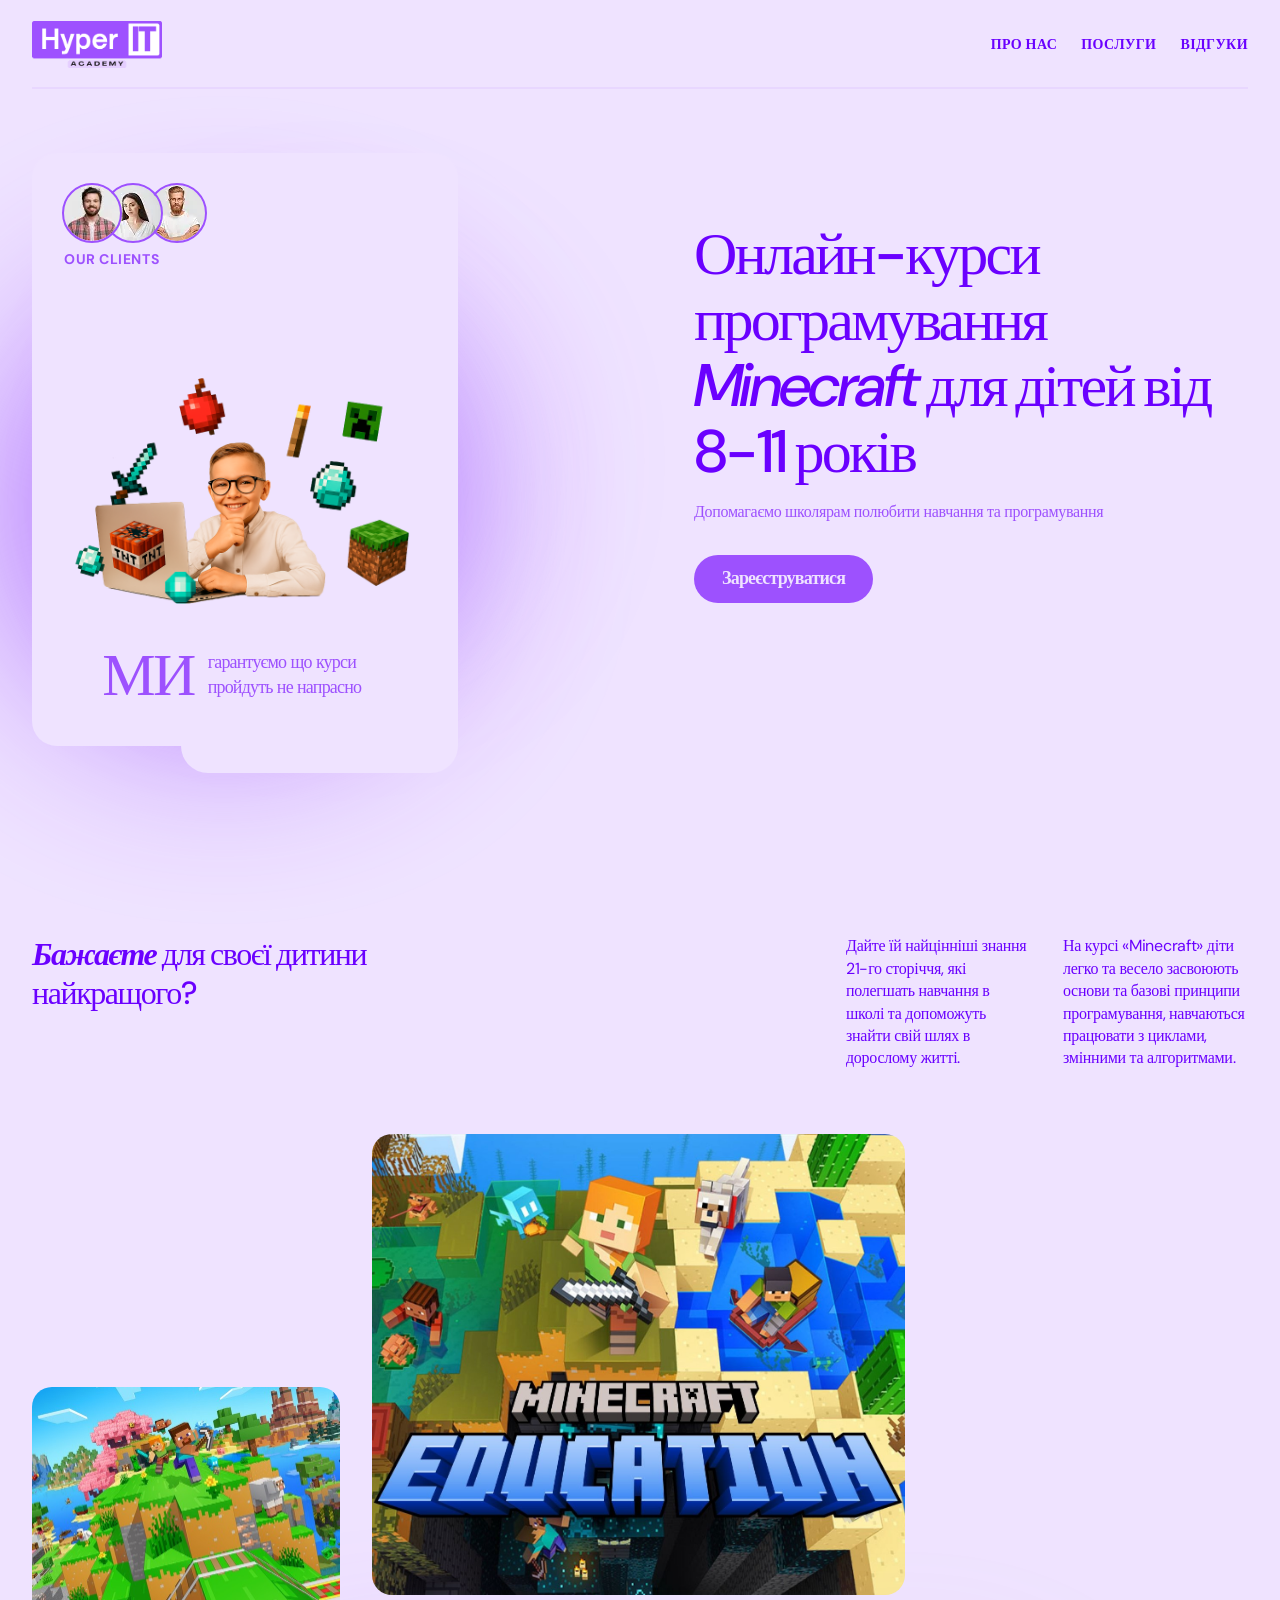
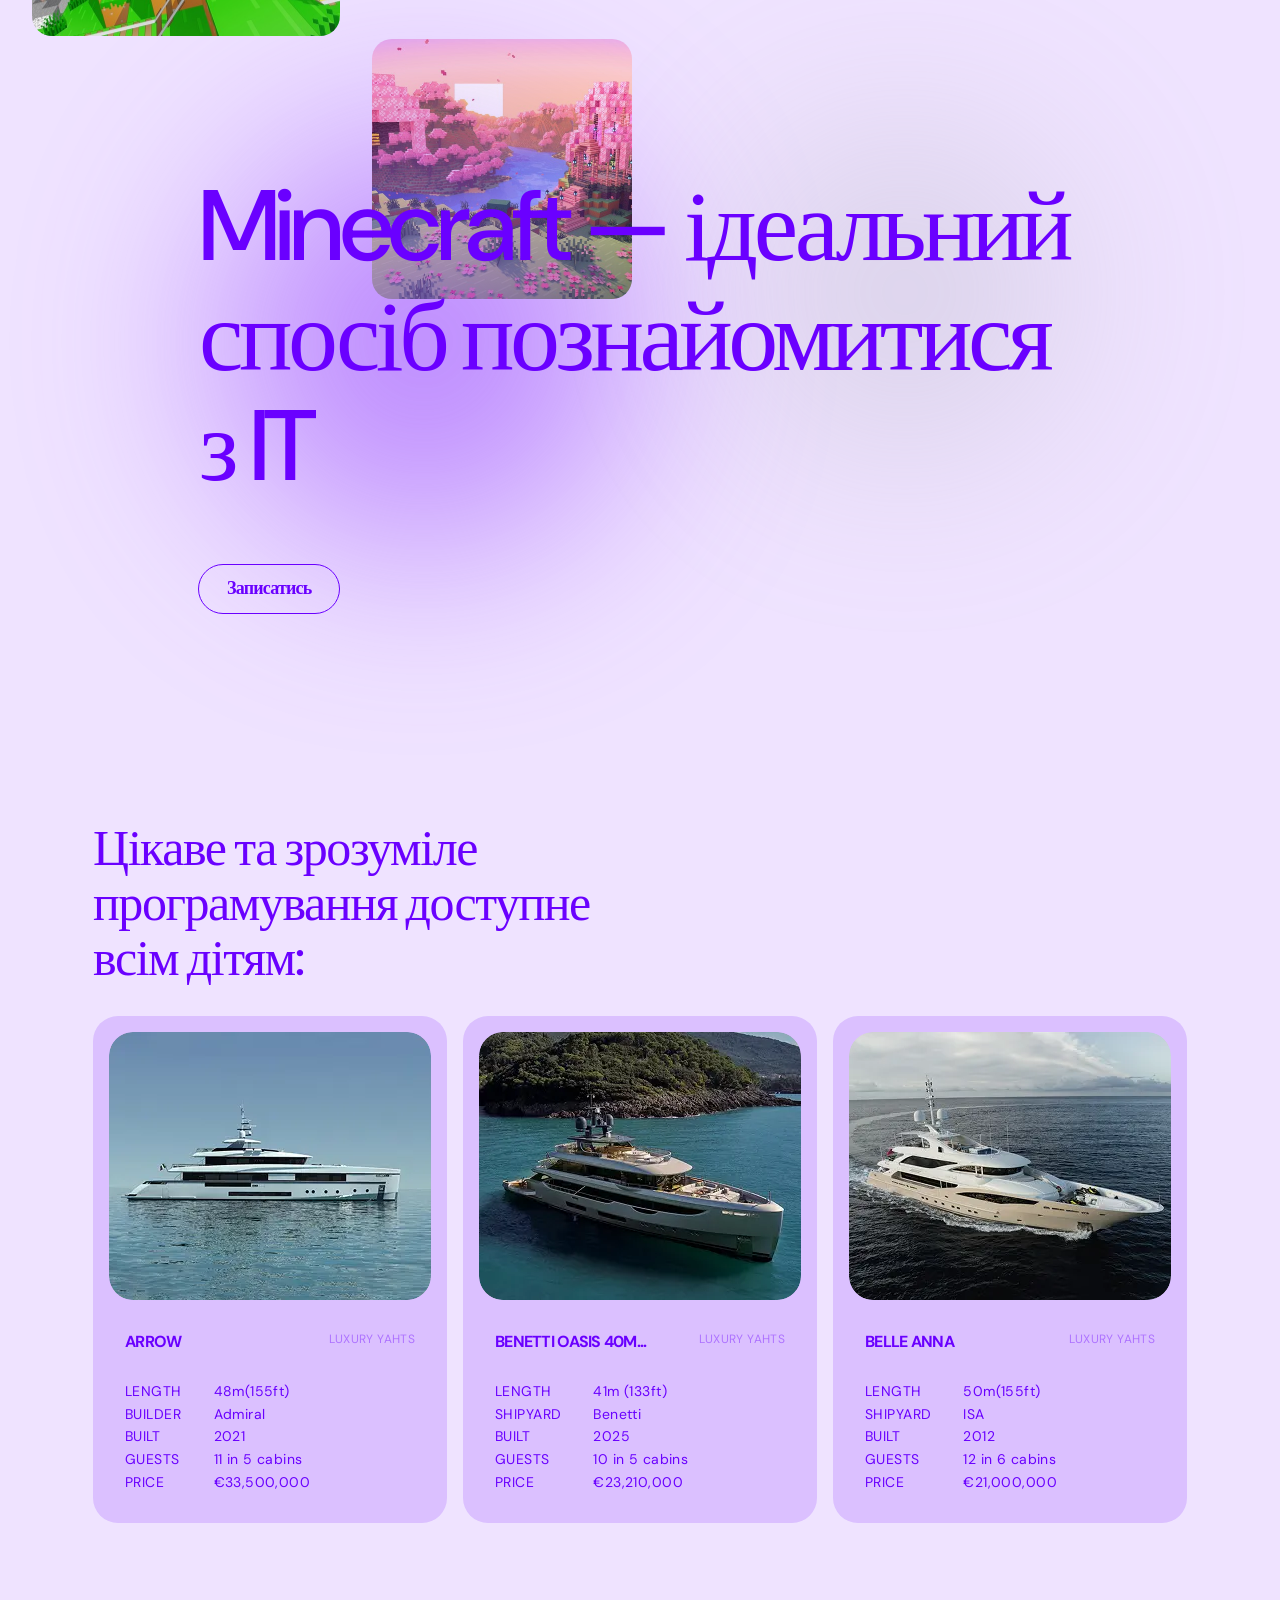
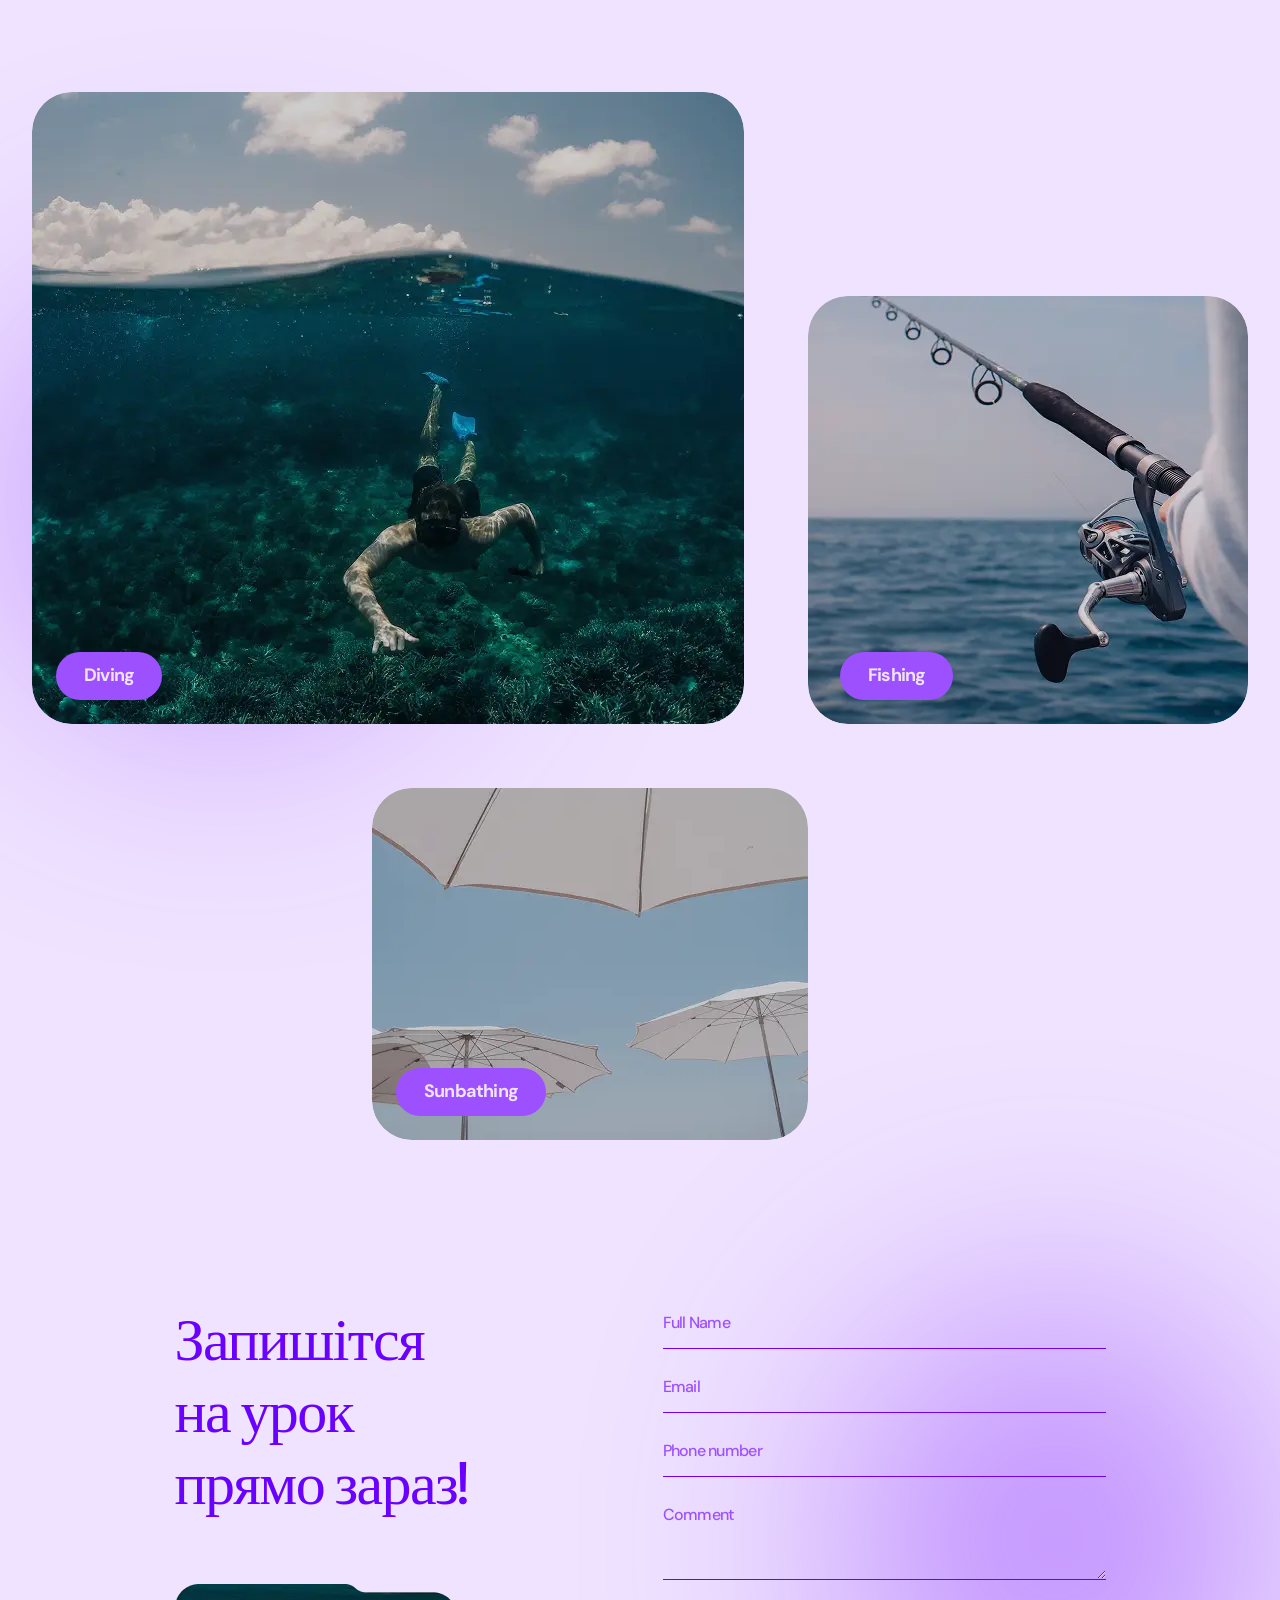
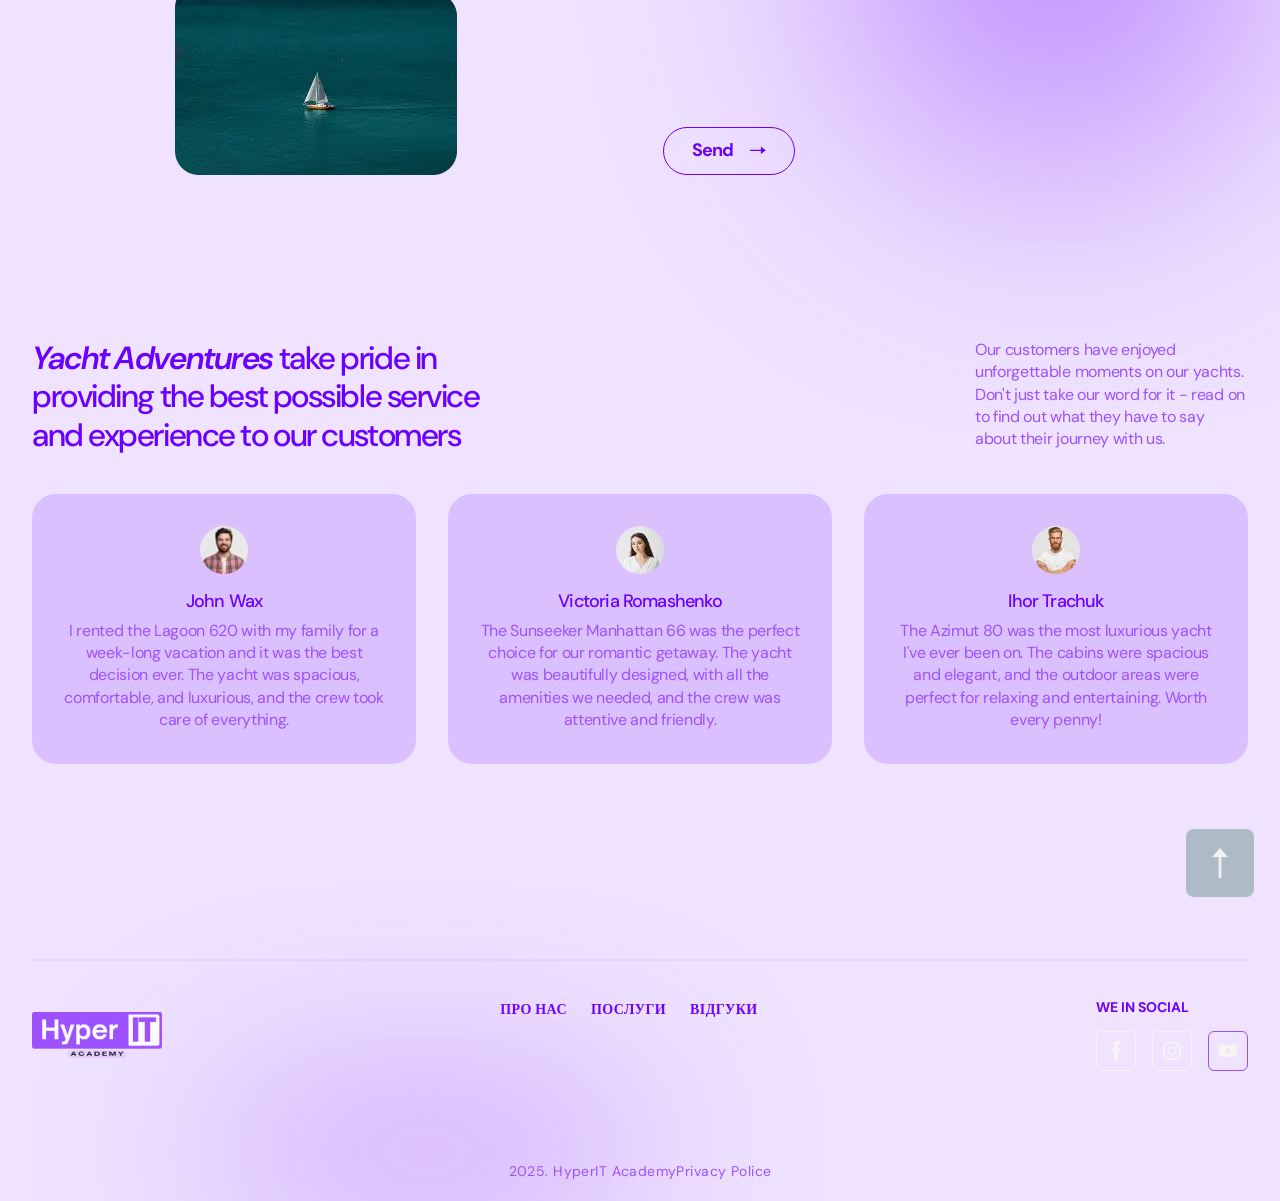
==== commit f108d2d4: "2" ====
--- a/index.html
+++ b/index.html
@@ -17,7 +17,7 @@
 </head>
 
 <body>
-  <header class="header" id="scroll-to-top">
+  <header class="header" id="header">
     <div class="container">
       <nav class="header__nav">
         <a class="header__logo" href="./index.html">
@@ -25,13 +25,13 @@
         </a>
         <ul class="header__list">
           <li class="header__item">
-            <a class="header__link" href="./index.html">Про нас</a>
+            <a class="header__link" href="#hero">Про нас</a>
           </li>
           <li class="header__item">
-            <a class="header__link" href="#">Послуги</a>
+            <a class="header__link" href="#yacht">Послуги</a>
           </li>
           <li class="header__item">
-            <a class="header__link" href="#">Відгуки</a>
+            <a class="header__link" href="#team">Відгуки</a>
           </li>
         </ul>
 
@@ -40,13 +40,13 @@
             fill="none">
             <path
               d="M2 5.995C2 5.445 2.446 5 2.995 5H11.005C11.2689 5 11.522 5.10483 11.7086 5.29143C11.8952 5.47803 12 5.73111 12 5.995C12 6.25889 11.8952 6.51197 11.7086 6.69857C11.522 6.88517 11.2689 6.99 11.005 6.99H2.995C2.73111 6.99 2.47803 6.88517 2.29143 6.69857C2.10483 6.51197 2 6.25889 2 5.995ZM2 12C2 11.45 2.446 11.005 2.995 11.005H21.005C21.2689 11.005 21.522 11.1098 21.7086 11.2964C21.8952 11.483 22 11.7361 22 12C22 12.2639 21.8952 12.517 21.7086 12.7036C21.522 12.8902 21.2689 12.995 21.005 12.995H2.995C2.73111 12.995 2.47803 12.8902 2.29143 12.7036C2.10483 12.517 2 12.2639 2 12ZM2.995 17.01C2.73111 17.01 2.47803 17.1148 2.29143 17.3014C2.10483 17.488 2 17.7411 2 18.005C2 18.2689 2.10483 18.522 2.29143 18.7086C2.47803 18.8952 2.73111 19 2.995 19H15.005C15.2689 19 15.522 18.8952 15.7086 18.7086C15.8952 18.522 16 18.2689 16 18.005C16 17.7411 15.8952 17.488 15.7086 17.3014C15.522 17.1148 15.2689 17.01 15.005 17.01H2.995Z"
-              fill="#F6F5EF" />
+              fill="#6a00ff" />
           </svg>
         </button>
       </nav>
     </div>
   </header>
-  <section class="hero">
+  <section class="hero" id="hero">
     <div class="container">
       <ul class="hero__items">
         <li class="hero__item">
@@ -55,10 +55,7 @@
           <p class="hero__text">Допомагаємо школярам полюбити навчання та програмування</p>
           <ul class="hero__items-btn">
             <li class="hero__item-btn">
-              <button class="hero__button">Зареєструватися</button>
-            </li>
-            <li class="hero__item-btn">
-              <button class="hero__button">Explore</button>
+              <button class="hero__button" data-modal-open>Зареєструватися</button>
             </li>
           </ul>
         </li>
@@ -99,29 +96,21 @@
             </li>
           </ul>
           <p class="hero__client-text">Our Clients</p>
-          <picture>
-            <source srcset="./img/desktop/cardyacht-desktop@1x.webp 1x, ./img/desktop/cardyacht-desktop@2x.webp 2x"
-              media="(min-width: 1246px)">
-            <source srcset="./img/tablet/cardyacht-tablet@1x.webp 1x, ./img/tablet/cardyacht-tablet@2x.webp 2x"
-              media="(min-width: 728px)">
-            <source srcset="./img/mobile/cardyacht-mobile@1x.webp 1x, ./img/mobile/cardyacht-mobile@2x.webp 2x"
-              media="(max-width: 727px)">
-            <img src="./img/cardyacht.png" alt="yacht" class="hero__img">
-          </picture>
+              <img src="./img/laptop-kid.png" alt="yacht" class="hero__img">
           <div class="hero__price">
-            <h2 class="hero__price-title">$12M</h2>
-            <p class="hero__price-text">Book now and make your dream yacht rental a reality</p>
-          </div>
-          <picture>
-
-            <source srcset="./img/desktop/bigboy-desktop@1x.webp 1x, ./img/desktop/bigboy-desktop@2x.webp 2x"
+            <h2 class="hero__price-title">Ми</h2>
+            <p class="hero__price-text">гарантуємо що курси пройдуть не напрасно</p>
+          </div>
+          <picture>
+
+            <!-- <source srcset="./img/desktop/bigboy-desktop@1x.webp 1x, ./img/desktop/bigboy-desktop@2x.webp 2x"
               media="(min-width: 1246px)">
             <source srcset="./img/tablet/bigboy-tablet@1x.webp 1x, ./img/tablet/bigboy-tablet@2x.webp 2x"
               media="(min-width: 728px)">
             <source srcset="./img/mobile/bigboy-mobile@1x.webp 1x, ./img/mobile/bigboy-mobile@2x.webp 2x"
               media="(max-width: 727px)">
             <img src="./img/bigboy.png" alt="man with glasses" class="hero__img-man">
-          </picture>
+          </picture> -->
         </li>
       </ul>
     </div>
@@ -139,7 +128,7 @@
     <div class="container">
       <ul class="dream__items">
         <li class="dream__item">
-          <picture>
+          <!-- <picture>
             <source srcset="./img/desktop/paluba-desktop@1x.webp 1x, ./img/desktop/paluba-desktop@2x.webp 2x"
               media="(min-width: 1246px)">
             <source srcset="./img/tablet/paluba-tablet@1x.webp 1x, ./img/tablet/paluba-tablet@2x.webp 2x"
@@ -147,16 +136,17 @@
             <source srcset="./img/mobile/paluba-mobile@1x.webp 1x, ./img/mobile/paluba-mobile@2x.webp 2x"
               media="(max-width: 727px)">
             <img src="./img/paluba.png" alt="yacht in water" class="dream__img">
-          </picture>
-          <picture>
-            <!-- <source srcset="./img/desktop/?1x.webp 1x, ./img/desktop/yachtbar-desktop@2x.webp 2x" media="(min-width: 1246px)"> -->
+          </picture> -->
+          <img src="./img/minecraft-education.jpg" alt="yacht in water" class="dream__img">
+          <!-- <picture>
             <source srcset="./img/tablet/yahtbar-tablet@1x.webp 1x, ./img/tablet/yahtbar-tablet@2x.webp 2x"
               media="(min-width: 728px)">
             <source srcset="./img/mobile/bar-mobile@1x.webp 1x, ./img/mobile/bar-mobile@2x.webp 2x"
               media="(max-width: 727px)">
             <img src="./img/bar.png" alt="yacht in kitchen" class="dream__img">
-          </picture>
-          <picture>
+          </picture> -->
+          <img src="./img/minecraft-relsi.jpg" alt="yacht in kitchen" class="dream__img">
+          <!-- <picture>
             <source srcset="./img/desktop/dreamyacht-desktop@1x.webp 1x, ./img/desktop/dreamyacht-desktop@2x.webp 2x"
               media="(min-width: 1246px)">
             <source srcset="./img/tablet/dreamyacht-tablet@1x.webp 1x, ./img/tablet/dreamyacht-tablet@2x.webp 2x"
@@ -164,7 +154,8 @@
             <source srcset="./img/mobile/dreamyacht-mobile@1x.webp 1x, ./img/mobile/dreamyacht-mobile@2x.webp 2x"
               media="(max-width: 727px)">
             <img src="./img/dreamyacht.png" alt="yacht" class="dream__img">
-          </picture>
+          </picture> -->
+          <img src="./img/minecraft-sakura.jpg" alt="yacht" class="dream__img">
         </li>
         <li class="dream__item">
           <h2 class="dream__title">Minecraft — ідеальний спосіб познайомитися з IT</h2>
@@ -175,7 +166,7 @@
       </ul>
     </div>
   </section>
-  <section class="yacht">
+  <section class="yacht" id="yacht">
     <div class="container">
       <h2 class="yacht__main-title">Цікаве та зрозуміле програмування доступне всім дітям:</h2>
       <ul class="yacht__items">
@@ -557,10 +548,10 @@
             <use href="./img/symbol-defs.svg#icon-arrow-left"></use>
           </svg>
         </button>
-      </form>
-    </div>
-  </section>
-  <section class="team">
+      <!-- </form> -->
+    </div>
+  </section>
+  <section class="team" id="team">
     <div class="container">
       <ul class="team__info">
         <li class="team__info__item">
@@ -636,7 +627,7 @@
   <section class="scroll">
     <div class="container">
       <button id="scroll-btn" class="scroll__btn">
-        <a href="#scroll-to-top" class="scroll__link">
+        <a href="#header" class="scroll__link">
           <svg class="scroll__svg">
             <use href="./img/symbol-defs.svg#icon-arrow-up"></use>
           </svg>
@@ -653,13 +644,13 @@
       <nav class="footer__nav">
         <ul class="footer__list">
           <li class="footer__item">
-            <a href="" class="footer__link">About</a>
+            <a class="footer__link" href="#hero">Про нас</a>
           </li>
           <li class="footer__item">
-            <a href="" class="footer__link">Yachts</a>
+            <a class="footer__link" href="#yacht">Послуги</a>
           </li>
           <li class="footer__item">
-            <a href="" class="footer__link">Reviews</a>
+            <a class="footer__link" href="#team">Відгуки</a>
           </li>
         </ul>
       </nav>
@@ -700,44 +691,26 @@
     <div class="container">
       <div class="backdrop__logos">
         <a class="header__logo" href="./index.html">
-          <svg class="header__icon" xmlns="http://www.w3.org/2000/svg" viewBox="0 0 18 18" fill="none">
-            <mask id="mask0_3500_77" style="mask-type:alpha" maskUnits="userSpaceOnUse" x="0" y="0" width="18"
-              height="18">
-              <path
-                d="M0 14.412L4.0605 18H15.972L17.6775 15.6038L0.0015 14.412H0ZM10.4887 0V14.3048L15.9705 14.682L10.4887 0ZM9.74175 2.4105L1.82175 13.6807L9.74175 14.2155V2.4105Z"
-                fill="black" />
-            </mask>
-            <g mask="url(#mask0_3500_77)">
-              <path d="M0 0H18V18H0V0Z" fill="url(#paint0_linear_3500_77)" />
-            </g>
-            <defs>
-              <linearGradient id="paint0_linear_3500_77" x1="7.66484" y1="2.72868e-06" x2="16.8581" y2="0.347733"
-                gradientUnits="userSpaceOnUse">
-                <stop stop-color="#BEC7C2" />
-                <stop offset="1" stop-color="#A1B5BA" />
-              </linearGradient>
-            </defs>
-          </svg>
-          yacht Adventures
+          <img src="./img/hyper.png" alt="HyperIT Academy" class="header__logo-icon">
         </a>
         <button class="backdrop__close">
           <svg class="backdrop__close-icon" xmlns="http://www.w3.org/2000/svg" viewBox="0 0 24 24" fill="none"
             data-modal-header-close>
-            <path d="M18 6L6 18" stroke="#F6F5EF" stroke-width="1.3" stroke-linecap="round" stroke-linejoin="round" />
-            <path d="M6 6L18 18" stroke="#F6F5EF" stroke-width="1.3" stroke-linecap="round" stroke-linejoin="round" />
+            <path d="M18 6L6 18" stroke="#6a00ff" stroke-width="1.3" stroke-linecap="round" stroke-linejoin="round" />
+            <path d="M6 6L18 18" stroke="#6a00ff" stroke-width="1.3" stroke-linecap="round" stroke-linejoin="round" />
           </svg>
         </button>
       </div>
       <div class="backdrop__nav">
         <ul class="backdrop__list">
           <li class="backdrop__item">
-            <a class="backdrop__link" href="./index.html">About</a>
+            <a class="backdrop__link" href="#header">Про нас</a>
           </li>
           <li class="backdrop__item">
-            <a class="backdrop__link" href="#">Yachts</a>
+            <a class="backdrop__link" href="#yacht">Послуги</a>
           </li>
           <li class="backdrop__item">
-            <a class="backdrop__link" href="#">Reviews</a>
+            <a class="backdrop__link" href="#team">Відгуки</a>
           </li>
         </ul>
       </div>
@@ -766,11 +739,9 @@
               " media="(max-width: 727px)" type="image/png" />
           <img src="./img/cardyacht.png" alt="yacht" class="modal__yacht" />
         </picture>
-        <h3 class="modal__title">Thank you</h3>
+        <h3 class="modal__title">Реєстрування</h3>
         <p class="modal__text">
-          Thank you for choosing Yacht Adventures, your booking details have been
-          received and our team will be in touch shortly to confirm your reservation
-          and provide any additional information or assistance you may need.
+          *інструкція як зареєструватися*
         </p>
       </div>
     </div>
--- a/styles/main.min.css
+++ b/styles/main.min.css
@@ -1 +1 @@
-a{text-decoration:none}ul{list-style:none;margin:0;padding:0}address{font-style:normal}button{border:none;cursor:pointer}img{width:100%;max-width:100%;height:auto;display:block}h1,h2,h3,h4,h5,h5,h6,p{margin:0;padding:0;font-weight:400}html{scroll-snap-type:x mandatory;scroll-behavior:smooth;scrollbar-color:#dbc0ff #efe3ff}body{position:relative;font-family:"DM Sans",serif;background-color:#efe3ff}.container{max-width:1246px;margin:0px auto;padding:0px 15px;transition:500ms}@media screen and (min-width: 362px){.container{width:362px}}@media screen and (min-width: 728px){.container{width:728px}}@media screen and (min-width: 1246px){.container{width:1246px}}.header{background-color:var(--dark_blue);padding:24px 0px 0px 0px}@media screen and (min-width: 728px){.header{padding:32px 0px 0px 0px}}.header .container{padding:0px 15px 24px 15px;position:relative}.header .container::after{content:"";position:absolute;bottom:0px;left:50%;right:50%;transform:translate(-50%, -50%);width:335px;height:1px;border-top:1px solid rgba(162,108,255,.2);transition:250ms}@media screen and (max-width: 335px){.header .container::after{width:100%}}@media screen and (min-width: 728px){.header .container::after{width:704px}}@media screen and (min-width: 1246px){.header .container::after{width:1216px}}@media screen and (min-width: 728px){.header .container{padding:0px 15px 32px 15px}}.header__nav{height:25px;display:flex;align-items:center;justify-content:space-between}.header__logo{display:flex;align-items:center;gap:8px;color:#6a00ff;font-size:14px;font-weight:700;line-height:1.2;letter-spacing:.42px;text-transform:uppercase;transition:250ms;outline:none}@media screen and (min-width: 728px){.header__logo{font-size:18px;line-height:1.2;letter-spacing:.54px}}.header__logo-icon{width:100px}@media screen and (min-width: 728px){.header__logo-icon{width:130px}}.header__logo:hover,.header__logo:focus{transform:scale(1.1)}.header__list{display:flex;gap:24px;align-items:center;height:100%}@media screen and (max-width: 727px){.header__list{display:none}}.header__item{color:rgba(246,245,239,.5);font-size:14px;font-weight:700;line-height:1.18;letter-spacing:.42px;text-transform:uppercase;padding:35px 0}.header__link{color:#6a00ff;font-size:14px;font-weight:700;line-height:118%;letter-spacing:.42px;text-transform:uppercase;transition:250ms;outline:none}.header__link:hover,.header__link:focus{color:#9d51fe}.header__menu{background:none;border:none;cursor:pointer;display:block}@media screen and (min-width: 728px){.header__menu{display:none}}.header__menu-icon{width:24px;height:24px}.hero{padding:40px 0px 80px 0px}@media screen and (min-width: 728px){.hero{padding:64px 0px 100px 0px}}@media screen and (min-width: 1246px){.hero{padding:64px 0px 164px 0px}}.hero .container{position:relative;z-index:5}.hero .container::before{content:"";position:absolute;top:400px;left:0px;width:279px;height:279px;border-radius:279px;opacity:.6;background:#9d51fe;filter:blur(100px)}@media screen and (max-width: 361px){.hero .container::before{width:100%}}@media screen and (min-width: 728px){.hero .container::before{top:480px;width:414px;height:414px;border-radius:414px;opacity:.9}}@media screen and (min-width: 1246px){.hero .container::before{top:150px}}.hero .container::after{content:"";position:absolute;top:400px;left:0px;width:279px;height:279px;border-radius:279px;opacity:.9;background:#9d51fe;filter:blur(100px);z-index:-3}@media screen and (max-width: 361px){.hero .container::after{width:100%}}@media screen and (min-width: 728px){.hero .container::after{left:50px;width:316.907px;height:316.908px;border-radius:316.908px;opacity:.3}}@media screen and (min-width: 1246px){.hero .container::after{top:150px;left:150px;width:316px;height:316px;border-radius:316px}}.hero__items{display:flex;flex-direction:column;justify-content:space-between;gap:40px}@media screen and (min-width: 1246px){.hero__items{flex-direction:row}}.hero__item{position:relative}.hero__items>.hero__item:nth-child(1){padding:0px 0px 0px 0px}@media screen and (min-width: 1246px){.hero__items>.hero__item:nth-child(1){order:2;padding:68px 0px 0px 0px}}.hero__title{width:100%;color:#6a00ff;font-size:36px;font-weight:500;line-height:1.1;letter-spacing:-1.62px}@media screen and (min-width: 728px){.hero__title{font-size:60px;letter-spacing:-2.7px}}@media screen and (min-width: 1246px){.hero__title{width:554px}}.hero__title .hero__span{font-style:italic}.hero__text{width:100%;color:#9d51fe;font-size:14px;font-weight:400;line-height:1.4;letter-spacing:-0.28px;margin:14px 0px 24px 0px}@media screen and (min-width: 728px){.hero__text{width:539px;font-size:16px;letter-spacing:-0.32px;margin:16px 0px 32px 0px}}.hero__items-btn{display:flex;flex-wrap:wrap;gap:8px}.hero__button{width:100%;border:none;border-radius:60px;background:#9d51fe;padding:14px 28px;color:#efe3ff;font-size:14px;font-weight:700;line-height:1.1;letter-spacing:-0.63px;transition:250ms}@media screen and (min-width: 728px){.hero__button{font-size:18px;letter-spacing:-0.81px}}.hero__button:hover,.hero__button:focus{background-color:#8223ff;outline:none}.hero__items-btn>.hero__item-btn:nth-child(2)>.hero__button{outline:1px solid #6a00ff;color:#6a00ff;background:rgba(0,0,0,0);transition:250ms ease-in-out}.hero__items-btn>.hero__item-btn:nth-child(2)>.hero__button:hover,.hero__items-btn>.hero__item-btn:nth-child(2)>.hero__button:focus{background:rgba(0,0,0,0);color:#9d51fe;outline:1px solid #6a00ff}.hero__items>.hero__item:nth-child(2){padding:24px 24px 28px 24px;background-color:#efe3ff;border-radius:25px;border-bottom-right-radius:0px;position:relative;margin:0px 0px 19px 0px}@media screen and (min-width: 728px){.hero__items>.hero__item:nth-child(2){padding:32px 32px 38px 32px;width:426px;margin:0px 0px 25.7px 0px}}@media screen and (min-width: 1246px){.hero__items>.hero__item:nth-child(2){order:1}}.hero__items>.hero__item:nth-child(2)::after{content:"";position:absolute;bottom:-4.57%;right:0;width:65%;height:4.57%;border-bottom-left-radius:30px;border-bottom-right-radius:30px;background-color:#efe3ff}.hero__clients{display:flex;position:relative}.hero__client{z-index:9}.hero__clients>.hero__client:nth-child(2){position:absolute;top:0px;left:41px;z-index:8}.hero__clients>.hero__client:nth-child(3){position:absolute;top:0px;left:85px;z-index:7}.hero__icon-client{width:48px;border-radius:48px;outline:2px solid #9d51fe}@media screen and (min-width: 728px){.hero__icon-client{width:56px;border-radius:56px}}.hero__clients>.hero__client:nth-child(2)>.hero__icon-client{position:absolute;top:0px;left:60px}.hero__clients>.hero__client:nth-child(3)>.hero__icon-client{position:absolute;top:0px;left:60px}.hero__client-text{color:#efe3ff;font-size:14px;font-weight:700;line-height:1.1;letter-spacing:.56px;text-transform:uppercase;margin:13px 0px 0px 0px}@media screen and (min-width: 728px){.hero__client-text{margin:11px 0px 0px 0px}}.hero__img{width:100%;margin:52px 0px 14px 0px}@media screen and (min-width: 728px){.hero__img{margin:111px 0px 22px 0px}}.hero__price{display:flex;gap:14px;align-items:center}@media screen and (max-width: 200px){.hero__price{flex-wrap:wrap}}.hero__price-title{color:#efe3ff;font-size:48px;font-weight:400;line-height:1.1;letter-spacing:-2.16px;text-transform:uppercase}@media screen and (min-width: 728px){.hero__price-title{font-size:60px;letter-spacing:-2.7px}}.hero__price-text{width:100%;color:#efe3ff;font-size:14px;font-weight:400;line-height:1.1;letter-spacing:-0.63px}@media screen and (min-width: 728px){.hero__price-text{width:208px;font-size:18px;line-height:1.4;letter-spacing:-0.81px}}.hero__img-man{border-radius:24px;width:133px;position:absolute;top:35px;right:-12px}@media screen and (min-width: 728px){.hero__img-man{width:233px;right:-146px}}@media screen and (min-width: 1246px){.hero__img-man{right:-112px}}.adventure{padding-bottom:64px}.adventure .container{display:flex;flex-direction:column;gap:40px}@media screen and (min-width: 1246px){.adventure .container{display:flex;flex-direction:row;gap:32px}}.adventure__yacht{font-size:32px;font-style:italic;font-weight:600;line-height:1.1;letter-spacing:-1.44px;gap:20px}.adventure__box{display:flex;gap:14px}@media screen and (max-width: 250px){.adventure__box{flex-wrap:wrap}}@media screen and (min-width: 728px){.adventure__box{gap:32px;margin-left:auto}}.adventure__title{color:#6a00ff;font-size:32px;font-weight:500;line-height:1.2;letter-spacing:-1.44px;width:100%}@media screen and (min-width: 728px){.adventure__title{width:460px}}.adventure__text{color:#6a00ff;font-size:16px;font-weight:400;line-height:1.4;letter-spacing:-0.28px;width:100%}@media screen and (min-width: 728px){.adventure__text{width:185px}}@media screen and (min-width: 1246px){.adventure__text{line-height:1.4}}.dream .container{padding:983px 15px 0px 15px;position:relative;z-index:9}@media screen and (min-width: 728px){.dream .container{padding:1035px 15px 0px 15px}}@media screen and (min-width: 1246px){.dream .container{padding:637px 15px 0px 15px}}.dream .container::before{content:"";position:absolute;top:900px;left:0px;width:255px;height:255px;background-color:#9d51fe;opacity:.6;filter:blur(100px);z-index:-3}@media screen and (max-width: 361px){.dream .container::before{width:100%}}@media screen and (min-width: 728px){.dream .container::before{top:950px;left:0;width:399px;height:399px;border-radius:399px;background:#9d51fe}}@media screen and (min-width: 1246px){.dream .container::before{top:600px;left:200px;width:414px;height:414px;border-radius:414px;background:#9d51fe}}.dream .container::after{content:"";position:absolute;top:850px;right:0px;width:195px;height:195px;background:#a6a9b2;opacity:.3;filter:blur(100px);z-index:-3}@media screen and (max-width: 361px){.dream .container::after{width:100%}}@media screen and (min-width: 728px){.dream .container::after{top:900px;right:0px;width:304px;height:304px;border-radius:304px}}@media screen and (min-width: 1246px){.dream .container::after{top:600px;right:200px;width:316px;height:316px;border-radius:316px}}.dream__items{display:flex;flex-direction:column;position:relative}.dream__item{display:flex;flex-direction:column}.dream__items>.dream__item:nth-child(1){position:absolute;top:0px;left:0px;transform:translateY(-983px);gap:24px;z-index:-4}@media screen and (min-width: 728px){.dream__items>.dream__item:nth-child(1){transform:translateY(-1035px);gap:32px}}@media screen and (min-width: 1246px){.dream__items>.dream__item:nth-child(1){transform:translateY(-637px)}}.dream__img{width:100%}@media screen and (min-width: 728px){.dream__items>.dream__item:nth-child(1)>picture:nth-child(2)>.dream__img{width:308px}.dream__items>.dream__item:nth-child(1)>picture:nth-child(3)>.dream__img{width:260px;position:absolute;top:863px;left:340px}}@media screen and (min-width: 1246px){.dream__items>.dream__item:nth-child(1)>picture:nth-child(1)>.dream__img{width:533px;margin:0px 0px 0px 340px}.dream__items>.dream__item:nth-child(1)>picture:nth-child(2)>.dream__img{position:absolute;top:253px;left:0px}.dream__items>.dream__item:nth-child(1)>picture:nth-child(3)>.dream__img{width:260px;position:absolute;top:505px;left:340px}}.dream__items>.dream__item:nth-child(1)>picture:nth-child(3)>.dream__img{margin:0px 0px 0px auto;width:260px}.dream__items>.dream__item:nth-child(2){z-index:5;gap:40px;position:relative}@media screen and (min-width: 728px){.dream__items>.dream__item:nth-child(2){margin:0px auto;width:641px;gap:64px}}@media screen and (min-width: 1246px){.dream__items>.dream__item:nth-child(2){width:882px}}.dream__title{width:100%;color:#6a00ff;font-size:36px;font-weight:500;line-height:1.1;letter-spacing:-1.62px}@media screen and (min-width: 728px){.dream__title{font-size:71px;letter-spacing:-3.15px}}@media screen and (min-width: 1246px){.dream__title{font-size:100px;letter-spacing:-4.5px}}.dream__btn{margin:0px auto auto 0px;border:none;outline:1px solid #6a00ff;color:#6a00ff;border-radius:60px;padding:14px 28px;color:#6a00ff;background-color:rgba(0,0,0,0);cursor:pointer;font-size:14px;font-weight:700;line-height:1.1;letter-spacing:-0.63px;transition:250ms}.dream__btn:hover,.dream__btn:focus{background:rgba(0,0,0,0);color:#9d51fe;outline:1px solid #6a00ff}@media screen and (min-width: 728px){.dream__btn{font-size:18px;letter-spacing:-0.81px}}.yacht{padding:80px 0px 0px 0px}.yacht .container{display:flex;flex-direction:column;gap:30px;padding:0px 15px}@media screen and (min-width: 1246px){.yacht .container{padding:0px 76px}}.yacht__main-title{font-size:40px;color:#6a00ff;font-weight:500;line-height:1.1;letter-spacing:-1.44px;gap:20px;width:100%}@media screen and (max-width: 300px){.yacht__main-title{font-size:30px}}@media screen and (min-width: 728px){.yacht__main-title{font-size:50px;width:500px}}.yacht__items{display:flex;overflow-x:auto;scroll-snap-type:x mandatory;scroll-behavior:smooth;scrollbar-color:#dbc0ff #efe3ff;padding:0px 0px 5px 0px;gap:16px}.yacht__items:focus{outline:none}.yacht__item{width:100%;padding:18px 18px 24px 18px;display:flex;flex-direction:column;gap:24px;background-color:#dbc0ff;border-radius:25px}@media screen and (min-width: 728px){.yacht__item{gap:32px;padding:16px 16px 32px 16px}}.yacht__img{width:100%;border-radius:24px}.yacht__name{display:flex;justify-content:space-between;margin:0px 6px}@media screen and (min-width: 728px){.yacht__name{margin:0px 16px}}.yacht__title{color:#6a00ff;font-size:16px;font-weight:700;line-height:1.2;letter-spacing:-0.72px;text-transform:uppercase}.yacht__subtitle{color:#6a00ff;font-size:12px;font-weight:400;line-height:1.2;letter-spacing:.36px;text-transform:uppercase;opacity:.4}.yacht__descriptions{width:287px;display:flex;gap:32px;margin:0px 6px}.yacht__descriptions-bio{display:flex;flex-direction:column;gap:6px}.yacht__descriptions-opis{display:flex;flex-direction:column;gap:6px}@media screen and (min-width: 728px){.yacht__descriptions{margin:0px 16px;width:280px}}@media screen and (min-width: 1246px){.yacht__descriptions{width:290px}}.yacht__text{width:100%;flex-basis:calc((100% - 40px)/2);color:#6a00ff;font-size:14px;font-weight:400;line-height:1.2;letter-spacing:.42px;text-transform:uppercase}.yacht__descriptions-opis>.yacht__text{text-transform:none}.about{padding-top:80px;padding-bottom:80px}@media screen and (min-width: 728px){.about{padding-top:100px;padding-bottom:100px}}@media screen and (min-width: 1246px){.about{padding-top:164px;padding-bottom:164px}}.about .container{position:relative}.about .container::before{content:"";position:absolute;top:230px;left:0px;width:180px;height:323px;border-radius:323px;opacity:.6;background:#9d51fe;filter:blur(100px);z-index:-3}@media screen and (max-width: 180px){.about .container::before{width:100%}}@media screen and (min-width: 728px){.about .container::before{top:540px;width:414px;height:414px;border-radius:414px;filter:blur(130px)}}@media screen and (min-width: 1246px){.about .container::before{top:200px}}.about__list{display:flex;flex-direction:column;gap:24px;flex-wrap:wrap}@media screen and (min-width: 728px){.about__list{gap:32px}}@media screen and (min-width: 1246px){.about__list{gap:64px;flex-direction:row}}.about__item{position:relative}@media screen and (min-width: 728px){.about__list>.about__item:nth-child(2){display:flex;justify-content:flex-end}.about__list>.about__item:nth-child(3){margin-left:32px}}@media screen and (min-width: 1246px){.about__list>.about__item:nth-child(3){margin-left:340px}}.about__list>.about__item:nth-child(2)>picture{margin-top:auto}.about__img{border-radius:40px;width:100%}@media screen and (min-width: 728px){.about__img{width:704px}.about__list>.about__item:nth-child(2)>picture>.about__img{width:400px}.about__list>.about__item:nth-child(3)>picture>.about__img{width:380px}}@media screen and (min-width: 1246px){.about__img{width:712px}.about__list>.about__item:nth-child(2)>picture>.about__img{width:440px;height:428px}.about__list>.about__item:nth-child(3)>picture>.about__img{width:436px}}.about__btn{border-radius:60px;padding:14px 28px;background:#9d51fe;color:#efe3ff;font-size:18px;font-weight:700;line-height:1.1;letter-spacing:-0.81px;position:absolute;bottom:24px;left:24px;transition:250ms}@media screen and (min-width: 728px){.about__list>.about__item:nth-child(2)>.about__btn{right:255px;left:auto}}@media screen and (min-width: 1246px){.about__list>.about__item:nth-child(2)>.about__btn{left:32px;right:auto}}.about__btn:hover,.about__btn:focus{outline:none;background-color:#efe3ff;color:#6a00ff}.rent{padding-bottom:80px}@media screen and (min-width: 728px){.rent{padding-bottom:100px}}@media screen and (min-width: 1246px){.rent{padding-bottom:164px}}.rent .container{display:flex;flex-direction:column;justify-content:space-between;position:relative;z-index:5}.rent .container::before{content:"";position:absolute;bottom:0px;right:0px;width:283px;height:283px;border-radius:283px;opacity:.6;background:#9d51fe;filter:blur(130px);z-index:-3}@media screen and (max-width: 361px){.rent .container::before{width:100%}}@media screen and (min-width: 728px){.rent .container::before{width:413px;height:100%;border-radius:413px}}@media screen and (min-width: 1246px){.rent .container::before{width:414px;border-radius:414px}}@media screen and (min-width: 728px){.rent .container{flex-direction:row}}@media screen and (min-width: 1246px){.rent .container{justify-content:center;gap:188px}}.rent .title__box{margin-bottom:40px}@media screen and (min-width: 728px){.rent .title__box{margin-bottom:0}}.rent__title{color:#6a00ff;font-size:36px;font-weight:500;line-height:1.2;letter-spacing:-1.62px;margin-bottom:16px;width:100%}@media screen and (min-width: 728px){.rent__title{font-size:60px;width:300px;margin-bottom:32px}}@media screen and (min-width: 1246px){.rent__title{margin-bottom:64px}}.rent__img{width:259px}@media screen and (min-width: 728px){.rent__img{width:271px}}@media screen and (min-width: 1246px){.rent__img{width:282px}}.rent__form{display:flex;flex-direction:column;gap:24px;padding:0px}@media screen and (min-width: 728px){.rent__form{gap:28px;padding:5px 0px 0px 0px}}@media screen and (min-width: 728px){.rent__form{gap:28px;padding:9px 0px 0px 0px}}.rent__input{width:100%;color:#6a00ff;font-size:14px;font-weight:500;line-height:1.2;letter-spacing:-0.63px;background-color:rgba(0,0,0,0);border:none;border-bottom:1px solid #6a00ff;outline:none;transition:250ms;padding:0px 0px 16px 0px}@media screen and (min-width: 728px){.rent__input{width:364px;font-size:16px;letter-spacing:-0.72px}}@media screen and (min-width: 1246px){.rent__input{width:443px}}.rent__input:focus,.rent__input:hover{border-bottom:1px solid #9d51fe}.rent__input::-moz-placeholder{color:#9d51fe}.rent__input::placeholder{color:#9d51fe}.rent__textarea{padding:0px 0px 35px 0px;width:100%;border:none;border-bottom:1px solid #6a00ff;background-color:rgba(0,0,0,0);color:#6a00ff;font-size:14px;font-weight:500;line-height:1.2;letter-spacing:-0.63px;outline:none;transition:250ms;overflow:hidden}@media screen and (min-width: 728px){.rent__textarea{font-size:16px;letter-spacing:-0.72px}}.rent__textarea:focus,.rent__textarea:hover{border-bottom:1px solid #9d51fe}.rent__textarea::-moz-placeholder{color:#9d51fe}.rent__textarea::placeholder{color:#9d51fe}.rent__button{display:flex;align-items:center;gap:16px;margin:0px auto auto 0px;outline:none;border:1px solid #6a00ff;border-radius:60px;padding:14px 28px;font-weight:700;font-size:14px;line-height:1.1;letter-spacing:-0.04em;color:#6a00ff;background-color:rgba(0,0,0,0);transition:250ms}@media screen and (min-width: 728px){.rent__button{width:132px;height:48px;font-size:18px;margin:auto 0px 0px 0px}}.rent__button:hover,.rent__button:focus{border:1px solid #9d51fe;color:#9d51fe}.rent__button:hover .rent__button-icon,.rent__button:focus .rent__button-icon{fill:#9d51fe}.rent__button-icon{width:18px;height:8.66px;fill:#6a00ff;transition:250ms}.team .container{display:flex;flex-direction:column;gap:40px}.team__info{display:flex;flex-direction:column;gap:24px}@media screen and (min-width: 1246px){.team__info{flex-direction:row;justify-content:space-between}}@media screen and (min-width: 728px){.team__info__item:last-child{margin-left:auto}}@media screen and (min-width: 1246px){.team__info__item:last-child{margin-left:0px}}.team__info__title{width:100%;font-size:24px;font-weight:500;line-height:1.2;letter-spacing:-1.08px;color:#6a00ff}@media screen and (min-width: 728px){.team__info__title{width:497px;font-size:32px;letter-spacing:-1.44px}}.team__info__span{font-size:24px;font-style:italic;font-weight:600;line-height:1.2;letter-spacing:-1.08px}@media screen and (min-width: 728px){.team__info__span{font-size:32px;letter-spacing:-1.44px}}.team__info__subtitle{width:100%;color:#9d51fe;font-family:"DM Sans";font-size:14px;font-weight:400;line-height:1.4;letter-spacing:-0.28px}@media screen and (min-width: 728px){.team__info__subtitle{width:273px;font-size:16px;letter-spacing:-0.32px}}.team__list{display:flex;justify-content:space-between;overflow-x:auto;scroll-snap-type:x mandatory;scroll-behavior:smooth;scrollbar-color:#dbc0ff #efe3ff;gap:7px;outline:none}.team__item{border-radius:24px;background:#dbc0ff;padding:24px 16px;text-align:center}@media screen and (min-width: 728px){.team__item{padding:24px 12px}}@media screen and (min-width: 1246px){.team__item{padding:32px}}.team__img{width:48px;margin:0px auto}.team__title{color:#6a00ff;font-size:16px;font-weight:500;line-height:1.1;letter-spacing:-0.72px;margin:18px 0px 8px 0px}@media screen and (min-width: 728px){.team__title{font-size:18px;font-weight:500;letter-spacing:-0.81px}}.team__text{color:#9d51fe;font-size:12px;font-weight:400;line-height:1.4;letter-spacing:-0.24px;width:300px}@media screen and (min-width: 728px){.team__text{font-size:16px;font-weight:400;letter-spacing:-0.32px;width:320px}}.team__list>.team__item:nth-child(2)>.team__text{width:301px}@media screen and (min-width: 728px){.team__list>.team__item:nth-child(2)>.team__text{width:320px}}.team__list>.team__item:nth-child(3)>.team__text{width:307px}@media screen and (min-width: 728px){.team__list>.team__item:nth-child(3)>.team__text{width:280px}}@media screen and (min-width: 1246px){.team__list>.team__item:nth-child(3)>.team__text{width:320px}}.footer{padding:40px 0px 54px 0px;position:relative}@media screen and (min-width: 728px){.footer{padding:64px 0px 117px 0px}}.footer .container{display:flex;flex-direction:column;gap:40px;position:relative;padding:40px 15px 0px 15px}@media screen and (min-width: 728px){.footer .container{flex-direction:row;justify-content:space-between;gap:0px}}.footer .container::before{content:"";position:absolute;top:0px;left:50%;right:50%;transform:translate(-50%, -50%);width:335px;height:1px;border-top:1px solid rgba(162,108,255,.2);transition:250ms}@media screen and (max-width: 335px){.footer .container::before{width:100%}}@media screen and (min-width: 728px){.footer .container::before{width:704px}}@media screen and (min-width: 1246px){.footer .container::before{width:1216px}}.footer .container::after{content:"";position:absolute;bottom:-100px;right:0px;width:100%;height:100px;border-radius:420px;opacity:.6;background:#9d51fe;filter:blur(100px)}@media screen and (min-width: 728px){.footer .container::after{bottom:-130px;width:419px}}@media screen and (min-width: 1246px){.footer .container::after{right:auto;left:200px;border-radius:415px}}.footer__logo{display:flex;align-items:center;gap:8px;color:#6a00ff;font-size:14px;font-weight:700;line-height:1.2;letter-spacing:.42px;text-transform:uppercase;transition:250ms;outline:none}.footer__logo-icon{width:100px}@media screen and (min-width: 728px){.footer__logo-icon{width:130px}}.footer__logo:hover,.footer__logo:focus{transform:scale(1.1)}.footer__list{display:flex;flex-direction:column;gap:14px}@media screen and (min-width: 728px){.footer__list{gap:24px}}@media screen and (min-width: 1246px){.footer__list{flex-direction:row}}.footer__link{color:#6a00ff;font-size:14px;font-weight:700;line-height:1.1;letter-spacing:.42px;text-transform:uppercase;transition:250ms;outline:none}.footer__link:hover,.footer__link:focus{color:#9d51fe}.footer__box{display:flex;flex-direction:column;gap:16px}.footer__box-text{color:#6a00ff;font-size:14px;font-weight:700;line-height:1.1;text-transform:uppercase}.footer__box-list{display:flex;gap:14px}@media screen and (min-width: 728px){.footer__box-list{gap:16px}}.footer__box-link{display:block;transition:250ms;width:32px;height:32px;border:none;outline:none;width:32px;height:32px;transform:scale(1);transition:250ms}.footer__box-link:hover,.footer__box-link:focus{transform:scale(1.1)}@media screen and (min-width: 728px){.footer__box-link{width:40px;height:40px}}.footer__box-img{fill:#9d51fe;width:32px;height:32px}@media screen and (min-width: 728px){.footer__box-img{width:40px;height:40px}}.footer__copywright{position:absolute;bottom:0px;left:50%;right:50%;transform:translate(-50%, -50%);width:300px;color:#9d51fe;text-align:center;font-size:12px;font-weight:400;line-height:1.2;letter-spacing:.36px;z-index:-4}@media screen and (max-width: 300px){.footer__copywright{width:100%}}@media screen and (min-width: 728px){.footer__copywright{font-size:14px;letter-spacing:.42px}}.scroll{padding:43px 0px 0px 0px}@media screen and (min-width: 728px){.scroll{padding:45px 0px 0px 0px}}@media screen and (min-width: 1246px){.scroll{padding:64px 0px 0px 0px}}.scroll__btn{outline:none;width:44px;height:44px;margin:0px 0px 0px auto;opacity:.7;background-color:rgba(0,0,0,0);display:block;transition:250ms}.scroll__btn:hover,.scroll__btn:focus{outline:none}@media screen and (min-width: 728px){.scroll__btn{width:68px;height:68px}}.scroll__link{outline:none;display:block;width:44px;height:44px;transition:250ms}.scroll__link:hover,.scroll__link:focus{outline:none}.scroll__link:hover .scroll__svg,.scroll__link:focus .scroll__svg{transform:scale(1.1)}@media screen and (min-width: 728px){.scroll__link{width:68px;height:68px}}.scroll__svg{display:block;width:44px;height:44px;border:none;outline:none;transition:250ms}@media screen and (min-width: 728px){.scroll__svg{width:68px;height:68px}}.backdrop{position:fixed;top:0;left:0;width:100%;height:100%;opacity:1;z-index:10;transform:scale(1);transition:250ms;background-color:#efe3ff}@media screen and (max-width: 362px){.backdrop{width:100%}}.backdrop .backdrop-header.is-hidden{opacity:0;pointer-events:none;transform:scale(1.2);transition:250ms}.backdrop .no-scroll{overflow:hidden}.backdrop .container{position:relative;padding:24px 15px 0px 15px;width:100%;height:100%;background-color:#efe3ff;margin:0}.backdrop .container::before{content:"";position:absolute;bottom:40px;left:-140px;width:279px;height:279px;border-radius:279px;opacity:.6;background:#9d51fe;filter:blur(100px)}.backdrop .container::after{content:"";position:absolute;bottom:-100px;right:-20px;width:279px;height:279px;border-radius:279px;opacity:.6;background:#9d51fe;filter:blur(100px)}.backdrop__logos{height:26px;display:flex;align-items:center;justify-content:space-between;position:relative;margin:0px 0px 24px 0px}.backdrop__logos::after{content:"";position:absolute;bottom:-24px;left:50%;right:50%;transform:translate(-50%, -50%);margin:0px auto;width:100%;border-bottom:1px solid rgba(246,245,239,.2)}@media screen and (min-width: 728px){.backdrop__logos::after{width:100%}}.backdrop__close{background-color:rgba(0,0,0,0);width:24px;height:24px;transform:scale(1);transition:250ms}.backdrop__close:hover,.backdrop__close:focus{background-color:rgba(0,0,0,0);transform:scale(1.2)}.backdrop__close:hover .backdrop__close-icon,.backdrop__close:focus .backdrop__close-icon{fill:#9d51fe}.backdrop__close-icon{width:24px;height:24px}.backdrop__nav{padding:30% 0 30% 0}.backdrop__list{display:flex;flex-direction:column;gap:14px;text-align:center}.backdrop__link{color:#6a00ff;font-size:14px;font-weight:700;line-height:1.2;letter-spacing:.42px;text-transform:uppercase;transition:250ms}.backdrop__link:hover,.backdrop__link:focus{color:#9d51fe}.backdrop{position:fixed;top:0;left:0;width:100%;height:100%;background-color:rgba(0,0,0,.5);opacity:1;z-index:10}.backdrop.is-hidden{opacity:0;pointer-events:none;transform:scale(1.2);transition:250ms}.modal{position:absolute;top:50%;left:50%;width:335px;padding:40px 24px;border-radius:20px;background-color:#dbc0ff;transform:translate(-50%, -50%) scale(1);transition:250ms}@media screen and (max-width: 362px){.modal{width:100%}}@media screen and (min-width: 728px){.modal{width:570px;height:522px;border-radius:40px;padding:97px 64px 64px 64px}}.modal__picture{position:relative}.modal__picture::after{content:"";position:absolute;top:0;left:0;right:0;margin:0 auto;width:142px;height:142px;transform:rotate(-45.074deg);background:#9d51fe;opacity:.6;filter:blur(100px);z-index:-1}@media screen and (min-width: 728px){.modal__picture::after{width:265px;height:265px;border-radius:265px}}.modal__yacht{width:100%;margin:0 auto}@media screen and (min-width: 728px){.modal__yacht{width:338px}}.modal__title{margin-top:24px;margin-bottom:14px;color:#6a00ff;font-size:24px;font-weight:500;line-height:1.2;letter-spacing:-1.08px}@media screen and (min-width: 728px){.modal__title{font-size:32px;letter-spacing:-1.44px;margin-top:21px}}.modal__text{color:#6a00ff;font-size:14px;font-weight:400;line-height:1.4;letter-spacing:-0.28px}@media screen and (min-width: 728px){.modal__text{font-size:16px;letter-spacing:-0.32px}}.modal__btn{position:absolute;top:14px;right:14px;display:flex;align-items:center;justify-content:center;padding:0;background-color:rgba(0,0,0,0);border:none;outline:none;transition:250ms}.modal__btn:hover>.modal__icon,.modal__btn:focus>.modal__icon{transform:scale(1.25)}@media screen and (min-width: 728px){.modal__btn{top:32px;right:32px}}.modal .modal__icon{stroke:#6a00ff;transition:250ms;width:20px}@media screen and (min-width: 728px){.modal .modal__icon{width:24px}}/*# sourceMappingURL=main.min.css.map */+a{text-decoration:none}ul{list-style:none;margin:0;padding:0}address{font-style:normal}button{border:none;cursor:pointer}img{width:100%;max-width:100%;height:auto;display:block}h1,h2,h3,h4,h5,h5,h6,p{margin:0;padding:0;font-weight:400}html{scroll-snap-type:x mandatory;scroll-behavior:smooth;scrollbar-color:#dbc0ff #efe3ff}body{position:relative;font-family:"DM Sans",serif;background-color:#efe3ff}.container{max-width:1246px;margin:0px auto;padding:0px 15px;transition:500ms}@media screen and (min-width: 362px){.container{width:362px}}@media screen and (min-width: 728px){.container{width:728px}}@media screen and (min-width: 1246px){.container{width:1246px}}.header{background-color:var(--dark_blue);padding:24px 0px 0px 0px}@media screen and (min-width: 728px){.header{padding:32px 0px 0px 0px}}.header .container{padding:0px 15px 24px 15px;position:relative}.header .container::after{content:"";position:absolute;bottom:0px;left:50%;right:50%;transform:translate(-50%, -50%);width:335px;height:1px;border-top:1px solid rgba(162,108,255,.2);transition:250ms}@media screen and (max-width: 335px){.header .container::after{width:100%}}@media screen and (min-width: 728px){.header .container::after{width:704px}}@media screen and (min-width: 1246px){.header .container::after{width:1216px}}@media screen and (min-width: 728px){.header .container{padding:0px 15px 32px 15px}}.header__nav{height:25px;display:flex;align-items:center;justify-content:space-between}.header__logo{display:flex;align-items:center;gap:8px;color:#6a00ff;font-size:14px;font-weight:700;line-height:1.2;letter-spacing:.42px;text-transform:uppercase;transition:250ms;outline:none}@media screen and (min-width: 728px){.header__logo{font-size:18px;line-height:1.2;letter-spacing:.54px}}.header__logo-icon{width:100px}@media screen and (min-width: 728px){.header__logo-icon{width:130px}}.header__logo:hover,.header__logo:focus{transform:scale(1.1)}.header__list{display:flex;gap:24px;align-items:center;height:100%}@media screen and (max-width: 727px){.header__list{display:none}}.header__item{color:rgba(246,245,239,.5);font-size:14px;font-weight:700;line-height:1.18;letter-spacing:.42px;text-transform:uppercase;padding:35px 0}.header__link{color:#6a00ff;font-size:14px;font-weight:700;line-height:118%;letter-spacing:.42px;text-transform:uppercase;transition:250ms;outline:none}.header__link:hover,.header__link:focus{color:#9d51fe}.header__menu{background:none;border:none;cursor:pointer;display:block}@media screen and (min-width: 728px){.header__menu{display:none}}.header__menu-icon{width:24px;height:24px}.hero{padding:40px 0px 80px 0px}@media screen and (min-width: 728px){.hero{padding:64px 0px 100px 0px}}@media screen and (min-width: 1246px){.hero{padding:64px 0px 164px 0px}}.hero .container{position:relative;z-index:5}.hero .container::before{content:"";position:absolute;top:400px;left:0px;width:279px;height:279px;border-radius:279px;opacity:.6;background:#9d51fe;filter:blur(100px)}@media screen and (max-width: 361px){.hero .container::before{width:100%}}@media screen and (min-width: 728px){.hero .container::before{top:480px;width:414px;height:414px;border-radius:414px;opacity:.9}}@media screen and (min-width: 1246px){.hero .container::before{top:150px}}.hero .container::after{content:"";position:absolute;top:400px;left:0px;width:279px;height:279px;border-radius:279px;opacity:.9;background:#9d51fe;filter:blur(100px);z-index:-3}@media screen and (max-width: 361px){.hero .container::after{width:100%}}@media screen and (min-width: 728px){.hero .container::after{left:50px;width:316.907px;height:316.908px;border-radius:316.908px;opacity:.3}}@media screen and (min-width: 1246px){.hero .container::after{top:150px;left:150px;width:316px;height:316px;border-radius:316px}}.hero__items{display:flex;flex-direction:column;justify-content:space-between;gap:40px}@media screen and (min-width: 1246px){.hero__items{flex-direction:row}}.hero__item{position:relative}.hero__items>.hero__item:nth-child(1){padding:0px 0px 0px 0px}@media screen and (min-width: 1246px){.hero__items>.hero__item:nth-child(1){order:2;padding:68px 0px 0px 0px}}.hero__title{width:100%;color:#6a00ff;font-size:36px;font-weight:500;line-height:1.1;letter-spacing:-1.62px}@media screen and (min-width: 728px){.hero__title{font-size:60px;letter-spacing:-2.7px}}@media screen and (min-width: 1246px){.hero__title{width:554px}}.hero__title .hero__span{font-style:italic}.hero__text{width:100%;color:#9d51fe;font-size:14px;font-weight:400;line-height:1.4;letter-spacing:-0.28px;margin:14px 0px 24px 0px}@media screen and (min-width: 728px){.hero__text{width:539px;font-size:16px;letter-spacing:-0.32px;margin:16px 0px 32px 0px}}.hero__items-btn{display:flex;flex-wrap:wrap;gap:8px}.hero__button{width:100%;border:none;border-radius:60px;background:#9d51fe;padding:14px 28px;color:#efe3ff;font-size:14px;font-weight:700;line-height:1.1;letter-spacing:-0.63px;transition:250ms}@media screen and (min-width: 728px){.hero__button{font-size:18px;letter-spacing:-0.81px}}.hero__button:hover,.hero__button:focus{background-color:#8223ff;outline:none}.hero__items-btn>.hero__item-btn:nth-child(2)>.hero__button{outline:1px solid #6a00ff;color:#6a00ff;background:rgba(0,0,0,0);transition:250ms ease-in-out}.hero__items-btn>.hero__item-btn:nth-child(2)>.hero__button:hover,.hero__items-btn>.hero__item-btn:nth-child(2)>.hero__button:focus{background:rgba(0,0,0,0);color:#9d51fe;outline:1px solid #6a00ff}.hero__items>.hero__item:nth-child(2){padding:24px 24px 28px 24px;background-color:#efe3ff;border-radius:25px;border-bottom-right-radius:0px;position:relative;margin:0px 0px 19px 0px}@media screen and (min-width: 728px){.hero__items>.hero__item:nth-child(2){padding:32px 32px 38px 32px;width:426px;margin:0px 0px 25.7px 0px}}@media screen and (min-width: 1246px){.hero__items>.hero__item:nth-child(2){order:1}}.hero__items>.hero__item:nth-child(2)::after{content:"";position:absolute;bottom:-4.57%;right:0;width:65%;height:4.57%;border-bottom-left-radius:30px;border-bottom-right-radius:30px;background-color:#efe3ff}.hero__clients{display:flex;position:relative}.hero__client{z-index:9}.hero__clients>.hero__client:nth-child(2){position:absolute;top:0px;left:41px;z-index:8}.hero__clients>.hero__client:nth-child(3){position:absolute;top:0px;left:85px;z-index:7}.hero__icon-client{width:48px;border-radius:48px;outline:2px solid #9d51fe}@media screen and (min-width: 728px){.hero__icon-client{width:56px;border-radius:56px}}.hero__clients>.hero__client:nth-child(2)>.hero__icon-client{position:absolute;top:0px;left:60px}.hero__clients>.hero__client:nth-child(3)>.hero__icon-client{position:absolute;top:0px;left:60px}.hero__client-text{color:#9d51fe;font-size:14px;font-weight:700;line-height:1.1;letter-spacing:.56px;text-transform:uppercase;margin:13px 0px 0px 0px}@media screen and (min-width: 728px){.hero__client-text{margin:11px 0px 0px 0px}}.hero__img{width:100%;margin:52px 0px 14px 0px}@media screen and (min-width: 728px){.hero__img{margin:111px 0px 22px 0px}}.hero__price{display:flex;gap:14px;justify-content:center;align-items:center}@media screen and (max-width: 200px){.hero__price{flex-wrap:wrap}}.hero__price-title{color:#9d51fe;font-size:48px;font-weight:400;line-height:1.1;letter-spacing:-2.16px;text-transform:uppercase}@media screen and (min-width: 728px){.hero__price-title{font-size:60px;letter-spacing:-2.7px}}.hero__price-text{width:100%;color:#9d51fe;font-size:14px;font-weight:400;line-height:1.1;letter-spacing:-0.63px}@media screen and (min-width: 728px){.hero__price-text{width:180px;font-size:18px;line-height:1.4;letter-spacing:-0.81px}}.hero__img-man{border-radius:24px;width:133px;position:absolute;top:35px;right:-12px}@media screen and (min-width: 728px){.hero__img-man{width:233px;right:-146px}}@media screen and (min-width: 1246px){.hero__img-man{right:-112px}}.adventure{padding-bottom:64px}.adventure .container{display:flex;flex-direction:column;gap:40px}@media screen and (min-width: 1246px){.adventure .container{display:flex;flex-direction:row;gap:32px}}.adventure__yacht{font-size:32px;font-style:italic;font-weight:600;line-height:1.1;letter-spacing:-1.44px;gap:20px}.adventure__box{display:flex;gap:14px}@media screen and (max-width: 250px){.adventure__box{flex-wrap:wrap}}@media screen and (min-width: 728px){.adventure__box{gap:32px;margin-left:auto}}.adventure__title{color:#6a00ff;font-size:32px;font-weight:500;line-height:1.2;letter-spacing:-1.44px;width:100%}@media screen and (min-width: 728px){.adventure__title{width:460px}}.adventure__text{color:#6a00ff;font-size:16px;font-weight:400;line-height:1.4;letter-spacing:-0.28px;width:100%}@media screen and (min-width: 728px){.adventure__text{width:185px}}@media screen and (min-width: 1246px){.adventure__text{line-height:1.4}}.dream .container{padding:983px 15px 0px 15px;position:relative;z-index:9}@media screen and (min-width: 728px){.dream .container{padding:1035px 15px 0px 15px}}@media screen and (min-width: 1246px){.dream .container{padding:637px 15px 0px 15px}}.dream .container::before{content:"";position:absolute;top:900px;left:0px;width:255px;height:255px;background-color:#9d51fe;opacity:.6;filter:blur(100px);z-index:-3}@media screen and (max-width: 361px){.dream .container::before{width:100%}}@media screen and (min-width: 728px){.dream .container::before{top:950px;left:0;width:399px;height:399px;border-radius:399px;background:#9d51fe}}@media screen and (min-width: 1246px){.dream .container::before{top:600px;left:200px;width:414px;height:414px;border-radius:414px;background:#9d51fe}}.dream .container::after{content:"";position:absolute;top:850px;right:0px;width:195px;height:195px;background:#a6a9b2;opacity:.3;filter:blur(100px);z-index:-3}@media screen and (max-width: 361px){.dream .container::after{width:100%}}@media screen and (min-width: 728px){.dream .container::after{top:900px;right:0px;width:304px;height:304px;border-radius:304px}}@media screen and (min-width: 1246px){.dream .container::after{top:600px;right:200px;width:316px;height:316px;border-radius:316px}}.dream__items{display:flex;flex-direction:column;position:relative}.dream__item{display:flex;flex-direction:column}.dream__items>.dream__item:nth-child(1){position:absolute;top:0px;left:0px;transform:translateY(-830px);gap:24px;z-index:-4}@media screen and (max-width: 300px){.dream__items>.dream__item:nth-child(1){transform:translateY(-700px)}}@media screen and (min-width: 728px){.dream__items>.dream__item:nth-child(1){transform:translateY(-1035px);gap:32px}}@media screen and (min-width: 1246px){.dream__items>.dream__item:nth-child(1){transform:translateY(-637px)}}.dream__img{width:100%;border-radius:20px}@media screen and (min-width: 728px){.dream__items>.dream__item:nth-child(1)>.dream__img:nth-child(2){width:308px}.dream__items>.dream__item:nth-child(1)>.dream__img:nth-child(3){width:260px;position:absolute;top:863px;left:340px}}@media screen and (min-width: 1246px){.dream__items>.dream__item:nth-child(1)>.dream__img:nth-child(1){width:533px;margin:0px 0px 0px 340px}.dream__items>.dream__item:nth-child(1)>.dream__img:nth-child(2){position:absolute;top:253px;left:0px}.dream__items>.dream__item:nth-child(1)>.dream__img:nth-child(3){width:260px;position:absolute;top:505px;left:340px}}.dream__items>.dream__item:nth-child(1)>.dream__img:nth-child(3){margin:0px 0px 0px auto;width:260px}.dream__items>.dream__item:nth-child(2){z-index:5;gap:40px;position:relative}@media screen and (min-width: 728px){.dream__items>.dream__item:nth-child(2){margin:0px auto;width:641px;gap:64px}}@media screen and (min-width: 1246px){.dream__items>.dream__item:nth-child(2){width:882px}}.dream__title{width:100%;color:#6a00ff;font-size:36px;font-weight:500;line-height:1.1;letter-spacing:-1.62px}@media screen and (min-width: 728px){.dream__title{font-size:71px;letter-spacing:-3.15px}}@media screen and (min-width: 1246px){.dream__title{font-size:100px;letter-spacing:-4.5px}}.dream__btn{margin:0px auto auto 0px;border:none;outline:1px solid #6a00ff;color:#6a00ff;border-radius:60px;padding:14px 28px;color:#6a00ff;background-color:rgba(0,0,0,0);cursor:pointer;font-size:14px;font-weight:700;line-height:1.1;letter-spacing:-0.63px;transition:250ms}.dream__btn:hover,.dream__btn:focus{background:rgba(0,0,0,0);color:#9d51fe;outline:1px solid #6a00ff}@media screen and (min-width: 728px){.dream__btn{font-size:18px;letter-spacing:-0.81px}}.yacht{padding:80px 0px 0px 0px}.yacht .container{display:flex;flex-direction:column;gap:30px;padding:0px 15px}@media screen and (min-width: 1246px){.yacht .container{padding:0px 76px}}.yacht__main-title{font-size:40px;color:#6a00ff;font-weight:500;line-height:1.1;letter-spacing:-1.44px;gap:20px;width:100%}@media screen and (max-width: 300px){.yacht__main-title{font-size:30px}}@media screen and (min-width: 728px){.yacht__main-title{font-size:50px;width:500px}}.yacht__items{display:flex;overflow-x:auto;scroll-snap-type:x mandatory;scroll-behavior:smooth;scrollbar-color:#dbc0ff #efe3ff;padding:0px 0px 5px 0px;gap:16px}.yacht__items:focus{outline:none}.yacht__item{width:100%;padding:18px 18px 24px 18px;display:flex;flex-direction:column;gap:24px;background-color:#dbc0ff;border-radius:25px}@media screen and (min-width: 728px){.yacht__item{gap:32px;padding:16px 16px 32px 16px}}.yacht__img{width:100%;border-radius:24px}.yacht__name{display:flex;justify-content:space-between;margin:0px 6px}@media screen and (min-width: 728px){.yacht__name{margin:0px 16px}}.yacht__title{color:#6a00ff;font-size:16px;font-weight:700;line-height:1.2;letter-spacing:-0.72px;text-transform:uppercase}.yacht__subtitle{color:#6a00ff;font-size:12px;font-weight:400;line-height:1.2;letter-spacing:.36px;text-transform:uppercase;opacity:.4}.yacht__descriptions{width:287px;display:flex;gap:32px;margin:0px 6px}.yacht__descriptions-bio{display:flex;flex-direction:column;gap:6px}.yacht__descriptions-opis{display:flex;flex-direction:column;gap:6px}@media screen and (min-width: 728px){.yacht__descriptions{margin:0px 16px;width:280px}}@media screen and (min-width: 1246px){.yacht__descriptions{width:290px}}.yacht__text{width:100%;flex-basis:calc((100% - 40px)/2);color:#6a00ff;font-size:14px;font-weight:400;line-height:1.2;letter-spacing:.42px;text-transform:uppercase}.yacht__descriptions-opis>.yacht__text{text-transform:none}.about{padding-top:80px;padding-bottom:80px}@media screen and (min-width: 728px){.about{padding-top:100px;padding-bottom:100px}}@media screen and (min-width: 1246px){.about{padding-top:164px;padding-bottom:164px}}.about .container{position:relative}.about .container::before{content:"";position:absolute;top:230px;left:0px;width:180px;height:323px;border-radius:323px;opacity:.6;background:#9d51fe;filter:blur(100px);z-index:-3}@media screen and (max-width: 180px){.about .container::before{width:100%}}@media screen and (min-width: 728px){.about .container::before{top:540px;width:414px;height:414px;border-radius:414px;filter:blur(130px)}}@media screen and (min-width: 1246px){.about .container::before{top:200px}}.about__list{display:flex;flex-direction:column;gap:24px;flex-wrap:wrap}@media screen and (min-width: 728px){.about__list{gap:32px}}@media screen and (min-width: 1246px){.about__list{gap:64px;flex-direction:row}}.about__item{position:relative}@media screen and (min-width: 728px){.about__list>.about__item:nth-child(2){display:flex;justify-content:flex-end}.about__list>.about__item:nth-child(3){margin-left:32px}}@media screen and (min-width: 1246px){.about__list>.about__item:nth-child(3){margin-left:340px}}.about__list>.about__item:nth-child(2)>picture{margin-top:auto}.about__img{border-radius:40px;width:100%}@media screen and (min-width: 728px){.about__img{width:704px}.about__list>.about__item:nth-child(2)>picture>.about__img{width:400px}.about__list>.about__item:nth-child(3)>picture>.about__img{width:380px}}@media screen and (min-width: 1246px){.about__img{width:712px}.about__list>.about__item:nth-child(2)>picture>.about__img{width:440px;height:428px}.about__list>.about__item:nth-child(3)>picture>.about__img{width:436px}}.about__btn{border-radius:60px;padding:14px 28px;background:#9d51fe;color:#efe3ff;font-size:18px;font-weight:700;line-height:1.1;letter-spacing:-0.81px;position:absolute;bottom:24px;left:24px;transition:250ms}@media screen and (min-width: 728px){.about__list>.about__item:nth-child(2)>.about__btn{right:255px;left:auto}}@media screen and (min-width: 1246px){.about__list>.about__item:nth-child(2)>.about__btn{left:32px;right:auto}}.about__btn:hover,.about__btn:focus{outline:none;background-color:#efe3ff;color:#6a00ff}.rent{padding-bottom:80px}@media screen and (min-width: 728px){.rent{padding-bottom:100px}}@media screen and (min-width: 1246px){.rent{padding-bottom:164px}}.rent .container{display:flex;flex-direction:column;justify-content:space-between;position:relative;z-index:5}.rent .container::before{content:"";position:absolute;bottom:0px;right:0px;width:283px;height:283px;border-radius:283px;opacity:.6;background:#9d51fe;filter:blur(130px);z-index:-3}@media screen and (max-width: 361px){.rent .container::before{width:100%}}@media screen and (min-width: 728px){.rent .container::before{width:413px;height:100%;border-radius:413px}}@media screen and (min-width: 1246px){.rent .container::before{width:414px;border-radius:414px}}@media screen and (min-width: 728px){.rent .container{flex-direction:row}}@media screen and (min-width: 1246px){.rent .container{justify-content:center;gap:188px}}.rent .title__box{margin-bottom:40px}@media screen and (min-width: 728px){.rent .title__box{margin-bottom:0}}.rent__title{color:#6a00ff;font-size:36px;font-weight:500;line-height:1.2;letter-spacing:-1.62px;margin-bottom:16px;width:100%}@media screen and (min-width: 728px){.rent__title{font-size:60px;width:300px;margin-bottom:32px}}@media screen and (min-width: 1246px){.rent__title{margin-bottom:64px}}.rent__img{width:259px}@media screen and (min-width: 728px){.rent__img{width:271px}}@media screen and (min-width: 1246px){.rent__img{width:282px}}.rent__form{display:flex;flex-direction:column;gap:24px;padding:0px}@media screen and (min-width: 728px){.rent__form{gap:28px;padding:5px 0px 0px 0px}}@media screen and (min-width: 728px){.rent__form{gap:28px;padding:9px 0px 0px 0px}}.rent__input{width:100%;color:#6a00ff;font-size:14px;font-weight:500;line-height:1.2;letter-spacing:-0.63px;background-color:rgba(0,0,0,0);border:none;border-bottom:1px solid #6a00ff;outline:none;transition:250ms;padding:0px 0px 16px 0px}@media screen and (min-width: 728px){.rent__input{width:364px;font-size:16px;letter-spacing:-0.72px}}@media screen and (min-width: 1246px){.rent__input{width:443px}}.rent__input:focus,.rent__input:hover{border-bottom:1px solid #9d51fe}.rent__input::-moz-placeholder{color:#9d51fe}.rent__input::placeholder{color:#9d51fe}.rent__textarea{padding:0px 0px 35px 0px;width:100%;border:none;border-bottom:1px solid #6a00ff;background-color:rgba(0,0,0,0);color:#6a00ff;font-size:14px;font-weight:500;line-height:1.2;letter-spacing:-0.63px;outline:none;transition:250ms;overflow:hidden}@media screen and (min-width: 728px){.rent__textarea{font-size:16px;letter-spacing:-0.72px}}.rent__textarea:focus,.rent__textarea:hover{border-bottom:1px solid #9d51fe}.rent__textarea::-moz-placeholder{color:#9d51fe}.rent__textarea::placeholder{color:#9d51fe}.rent__button{display:flex;align-items:center;gap:16px;margin:0px auto auto 0px;outline:none;border:1px solid #6a00ff;border-radius:60px;padding:14px 28px;font-weight:700;font-size:14px;line-height:1.1;letter-spacing:-0.04em;color:#6a00ff;background-color:rgba(0,0,0,0);transition:250ms}@media screen and (min-width: 728px){.rent__button{width:132px;height:48px;font-size:18px;margin:auto 0px 0px 0px}}.rent__button:hover,.rent__button:focus{border:1px solid #9d51fe;color:#9d51fe}.rent__button:hover .rent__button-icon,.rent__button:focus .rent__button-icon{fill:#9d51fe}.rent__button-icon{width:18px;height:8.66px;fill:#6a00ff;transition:250ms}.team .container{display:flex;flex-direction:column;gap:40px}.team__info{display:flex;flex-direction:column;gap:24px}@media screen and (min-width: 1246px){.team__info{flex-direction:row;justify-content:space-between}}@media screen and (min-width: 728px){.team__info__item:last-child{margin-left:auto}}@media screen and (min-width: 1246px){.team__info__item:last-child{margin-left:0px}}.team__info__title{width:100%;font-size:24px;font-weight:500;line-height:1.2;letter-spacing:-1.08px;color:#6a00ff}@media screen and (min-width: 728px){.team__info__title{width:497px;font-size:32px;letter-spacing:-1.44px}}.team__info__span{font-size:24px;font-style:italic;font-weight:600;line-height:1.2;letter-spacing:-1.08px}@media screen and (min-width: 728px){.team__info__span{font-size:32px;letter-spacing:-1.44px}}.team__info__subtitle{width:100%;color:#9d51fe;font-family:"DM Sans";font-size:14px;font-weight:400;line-height:1.4;letter-spacing:-0.28px}@media screen and (min-width: 728px){.team__info__subtitle{width:273px;font-size:16px;letter-spacing:-0.32px}}.team__list{display:flex;justify-content:space-between;overflow-x:auto;scroll-snap-type:x mandatory;scroll-behavior:smooth;scrollbar-color:#dbc0ff #efe3ff;gap:7px;outline:none}.team__item{border-radius:24px;background:#dbc0ff;padding:24px 16px;text-align:center}@media screen and (min-width: 728px){.team__item{padding:24px 12px}}@media screen and (min-width: 1246px){.team__item{padding:32px}}.team__img{width:48px;margin:0px auto}.team__title{color:#6a00ff;font-size:16px;font-weight:500;line-height:1.1;letter-spacing:-0.72px;margin:18px 0px 8px 0px}@media screen and (min-width: 728px){.team__title{font-size:18px;font-weight:500;letter-spacing:-0.81px}}.team__text{color:#9d51fe;font-size:12px;font-weight:400;line-height:1.4;letter-spacing:-0.24px;width:300px}@media screen and (min-width: 728px){.team__text{font-size:16px;font-weight:400;letter-spacing:-0.32px;width:320px}}.team__list>.team__item:nth-child(2)>.team__text{width:301px}@media screen and (min-width: 728px){.team__list>.team__item:nth-child(2)>.team__text{width:320px}}.team__list>.team__item:nth-child(3)>.team__text{width:307px}@media screen and (min-width: 728px){.team__list>.team__item:nth-child(3)>.team__text{width:280px}}@media screen and (min-width: 1246px){.team__list>.team__item:nth-child(3)>.team__text{width:320px}}.footer{padding:40px 0px 54px 0px;position:relative}@media screen and (min-width: 728px){.footer{padding:64px 0px 117px 0px}}.footer .container{display:flex;flex-direction:column;gap:40px;position:relative;padding:40px 15px 0px 15px}@media screen and (min-width: 728px){.footer .container{flex-direction:row;justify-content:space-between;gap:0px}}.footer .container::before{content:"";position:absolute;top:0px;left:50%;right:50%;transform:translate(-50%, -50%);width:335px;height:1px;border-top:1px solid rgba(162,108,255,.2);transition:250ms}@media screen and (max-width: 335px){.footer .container::before{width:100%}}@media screen and (min-width: 728px){.footer .container::before{width:704px}}@media screen and (min-width: 1246px){.footer .container::before{width:1216px}}.footer .container::after{content:"";position:absolute;bottom:-100px;right:0px;width:100%;height:100px;border-radius:420px;opacity:.6;background:#9d51fe;filter:blur(100px)}@media screen and (min-width: 728px){.footer .container::after{bottom:-130px;width:419px}}@media screen and (min-width: 1246px){.footer .container::after{right:auto;left:200px;border-radius:415px}}.footer__logo{display:flex;align-items:center;gap:8px;color:#6a00ff;font-size:14px;font-weight:700;line-height:1.2;letter-spacing:.42px;text-transform:uppercase;transition:250ms;outline:none}.footer__logo-icon{width:100px}@media screen and (min-width: 728px){.footer__logo-icon{width:130px}}.footer__logo:hover,.footer__logo:focus{transform:scale(1.1)}.footer__list{display:flex;flex-direction:column;gap:14px}@media screen and (min-width: 728px){.footer__list{gap:24px}}@media screen and (min-width: 1246px){.footer__list{flex-direction:row}}.footer__link{color:#6a00ff;font-size:14px;font-weight:700;line-height:1.1;letter-spacing:.42px;text-transform:uppercase;transition:250ms;outline:none}.footer__link:hover,.footer__link:focus{color:#9d51fe}.footer__box{display:flex;flex-direction:column;gap:16px}.footer__box-text{color:#6a00ff;font-size:14px;font-weight:700;line-height:1.1;text-transform:uppercase}.footer__box-list{display:flex;gap:14px}@media screen and (min-width: 728px){.footer__box-list{gap:16px}}.footer__box-link{display:block;transition:250ms;width:32px;height:32px;border:none;outline:none;width:32px;height:32px;transform:scale(1);transition:250ms}.footer__box-link:hover,.footer__box-link:focus{transform:scale(1.1)}@media screen and (min-width: 728px){.footer__box-link{width:40px;height:40px}}.footer__box-img{fill:#9d51fe;width:32px;height:32px}@media screen and (min-width: 728px){.footer__box-img{width:40px;height:40px}}.footer__copywright{position:absolute;bottom:0px;left:50%;right:50%;transform:translate(-50%, -50%);width:300px;color:#9d51fe;text-align:center;font-size:12px;font-weight:400;line-height:1.2;letter-spacing:.36px;z-index:-4}@media screen and (max-width: 300px){.footer__copywright{width:100%}}@media screen and (min-width: 728px){.footer__copywright{font-size:14px;letter-spacing:.42px}}.scroll{padding:43px 0px 0px 0px}@media screen and (min-width: 728px){.scroll{padding:45px 0px 0px 0px}}@media screen and (min-width: 1246px){.scroll{padding:64px 0px 0px 0px}}.scroll__btn{outline:none;width:44px;height:44px;margin:0px 0px 0px auto;opacity:.7;background-color:rgba(0,0,0,0);display:block;transition:250ms}.scroll__btn:hover,.scroll__btn:focus{outline:none}@media screen and (min-width: 728px){.scroll__btn{width:68px;height:68px}}.scroll__link{outline:none;display:block;width:44px;height:44px;transition:250ms}.scroll__link:hover,.scroll__link:focus{outline:none}.scroll__link:hover .scroll__svg,.scroll__link:focus .scroll__svg{transform:scale(1.1)}@media screen and (min-width: 728px){.scroll__link{width:68px;height:68px}}.scroll__svg{display:block;width:44px;height:44px;border:none;outline:none;transition:250ms}@media screen and (min-width: 728px){.scroll__svg{width:68px;height:68px}}.backdrop{position:fixed;top:0;left:0;width:100%;height:100%;opacity:1;z-index:10;transform:scale(1);transition:250ms;background-color:#efe3ff}@media screen and (max-width: 362px){.backdrop{width:100%}}.backdrop .backdrop-header.is-hidden{opacity:0;pointer-events:none;transform:scale(1.2);transition:250ms}.backdrop .no-scroll{overflow:hidden}.backdrop .container{position:relative;padding:24px 15px 0px 15px;width:100%;height:100%;background-color:#efe3ff;margin:0}.backdrop .container::before{content:"";position:absolute;bottom:40px;left:-140px;width:279px;height:279px;border-radius:279px;opacity:.6;background:#9d51fe;filter:blur(100px)}.backdrop .container::after{content:"";position:absolute;bottom:-100px;right:-20px;width:279px;height:279px;border-radius:279px;opacity:.6;background:#9d51fe;filter:blur(100px)}.backdrop__logos{height:26px;display:flex;align-items:center;justify-content:space-between;position:relative;margin:0px 0px 24px 0px}.backdrop__logos::after{content:"";position:absolute;bottom:-24px;left:50%;right:50%;transform:translate(-50%, -50%);margin:0px auto;width:100%;border-bottom:1px solid rgba(246,245,239,.2)}@media screen and (min-width: 728px){.backdrop__logos::after{width:100%}}.backdrop__close{background-color:rgba(0,0,0,0);width:24px;height:24px;transform:scale(1);transition:250ms}.backdrop__close:hover,.backdrop__close:focus{background-color:rgba(0,0,0,0);transform:scale(1.2)}.backdrop__close:hover .backdrop__close-icon,.backdrop__close:focus .backdrop__close-icon{fill:#9d51fe}.backdrop__close-icon{width:24px;height:24px}.backdrop__nav{padding:30% 0 30% 0}.backdrop__list{display:flex;flex-direction:column;gap:14px;text-align:center}.backdrop__link{color:#6a00ff;font-size:14px;font-weight:700;line-height:1.2;letter-spacing:.42px;text-transform:uppercase;transition:250ms}.backdrop__link:hover,.backdrop__link:focus{color:#9d51fe}.backdrop{position:fixed;top:0;left:0;width:100%;height:100%;background-color:rgba(0,0,0,.5);opacity:1;z-index:10}.backdrop.is-hidden{opacity:0;pointer-events:none;transform:scale(1.2);transition:250ms}.modal{position:absolute;top:50%;left:50%;width:335px;padding:40px 24px;border-radius:20px;background-color:#dbc0ff;transform:translate(-50%, -50%) scale(1);transition:250ms}@media screen and (max-width: 362px){.modal{width:100%}}@media screen and (min-width: 728px){.modal{width:570px;height:522px;border-radius:40px;padding:97px 64px 64px 64px}}.modal__picture{position:relative}.modal__picture::after{content:"";position:absolute;top:0;left:0;right:0;margin:0 auto;width:142px;height:142px;transform:rotate(-45.074deg);background:#9d51fe;opacity:.6;filter:blur(100px);z-index:-1}@media screen and (min-width: 728px){.modal__picture::after{width:265px;height:265px;border-radius:265px}}.modal__yacht{width:100%;margin:0 auto}@media screen and (min-width: 728px){.modal__yacht{width:338px}}.modal__title{margin-top:24px;margin-bottom:14px;color:#6a00ff;font-size:24px;font-weight:500;line-height:1.2;letter-spacing:-1.08px}@media screen and (min-width: 728px){.modal__title{font-size:32px;letter-spacing:-1.44px;margin-top:21px}}.modal__text{color:#6a00ff;font-size:14px;font-weight:400;line-height:1.4;letter-spacing:-0.28px}@media screen and (min-width: 728px){.modal__text{font-size:16px;letter-spacing:-0.32px}}.modal__btn{position:absolute;top:14px;right:14px;display:flex;align-items:center;justify-content:center;padding:0;background-color:rgba(0,0,0,0);border:none;outline:none;transition:250ms}.modal__btn:hover>.modal__icon,.modal__btn:focus>.modal__icon{transform:scale(1.25)}@media screen and (min-width: 728px){.modal__btn{top:32px;right:32px}}.modal .modal__icon{stroke:#6a00ff;transition:250ms;width:20px}@media screen and (min-width: 728px){.modal .modal__icon{width:24px}}/*# sourceMappingURL=main.min.css.map */
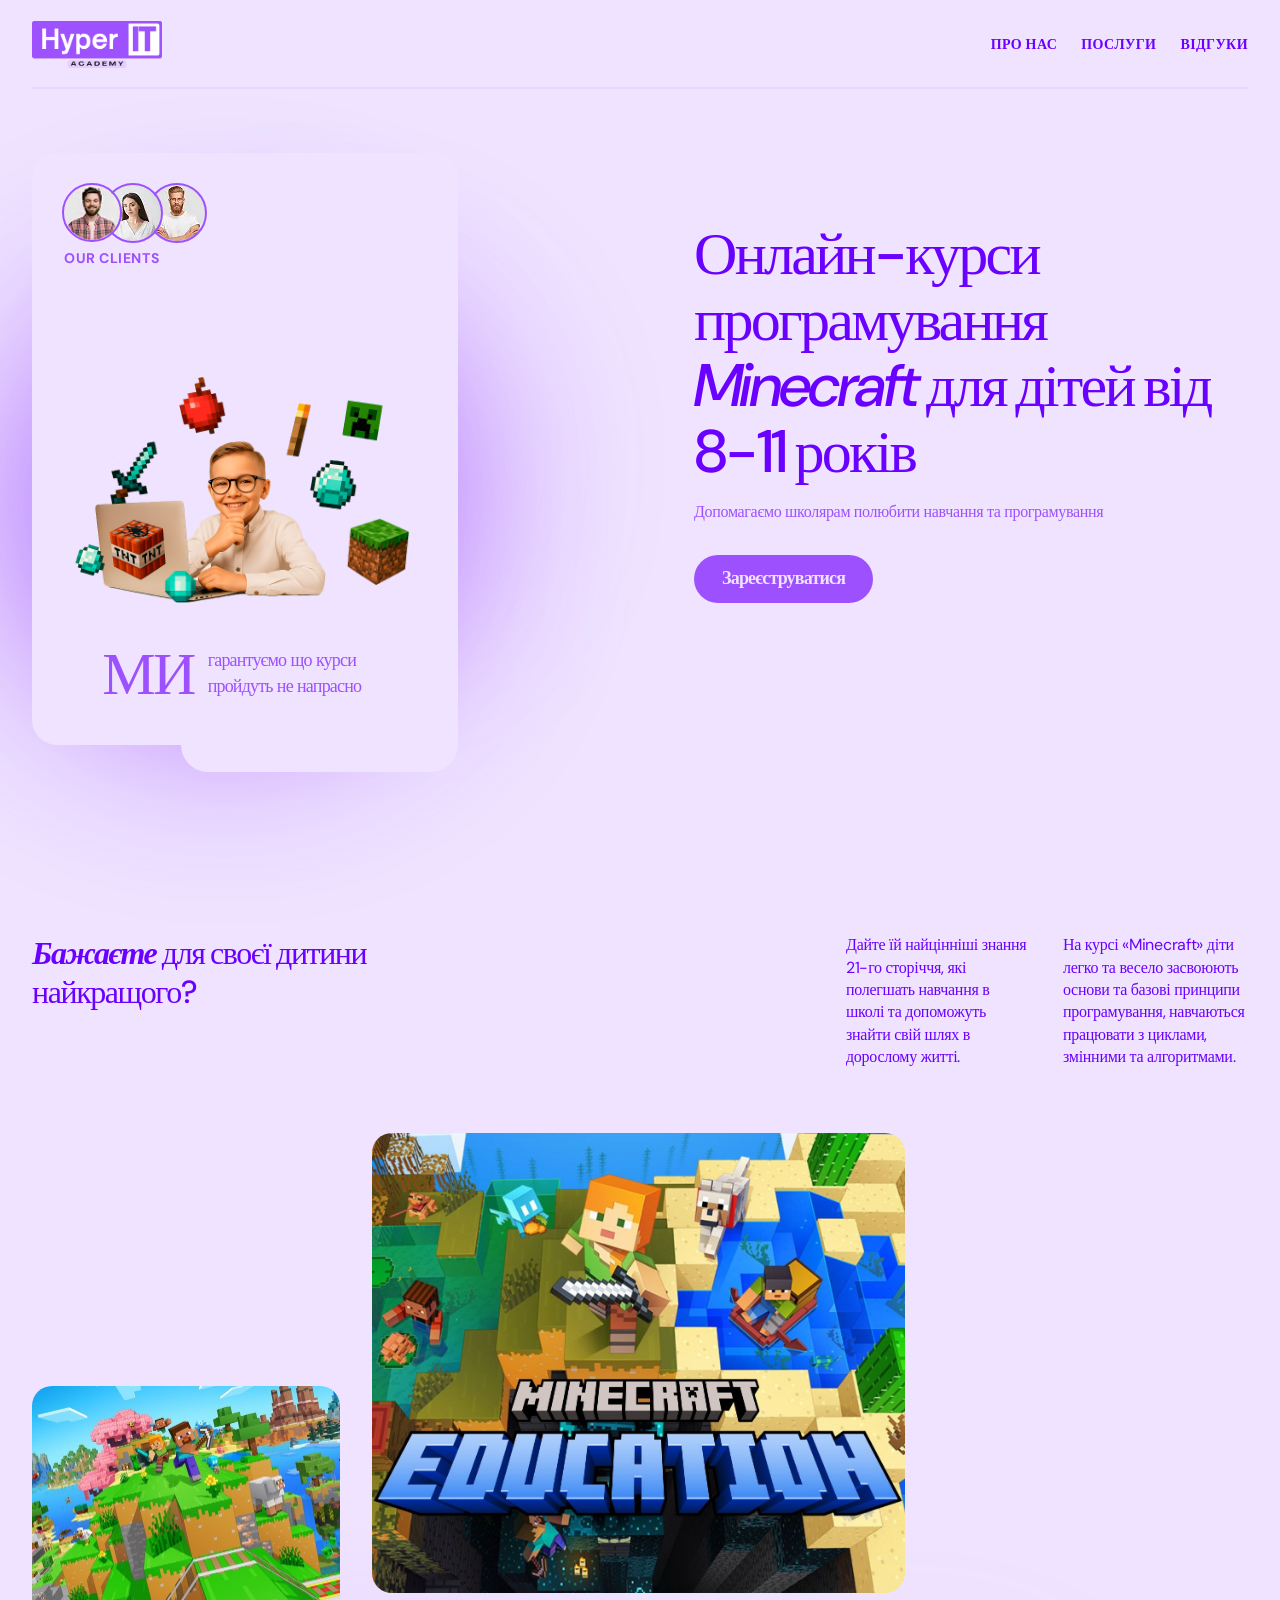
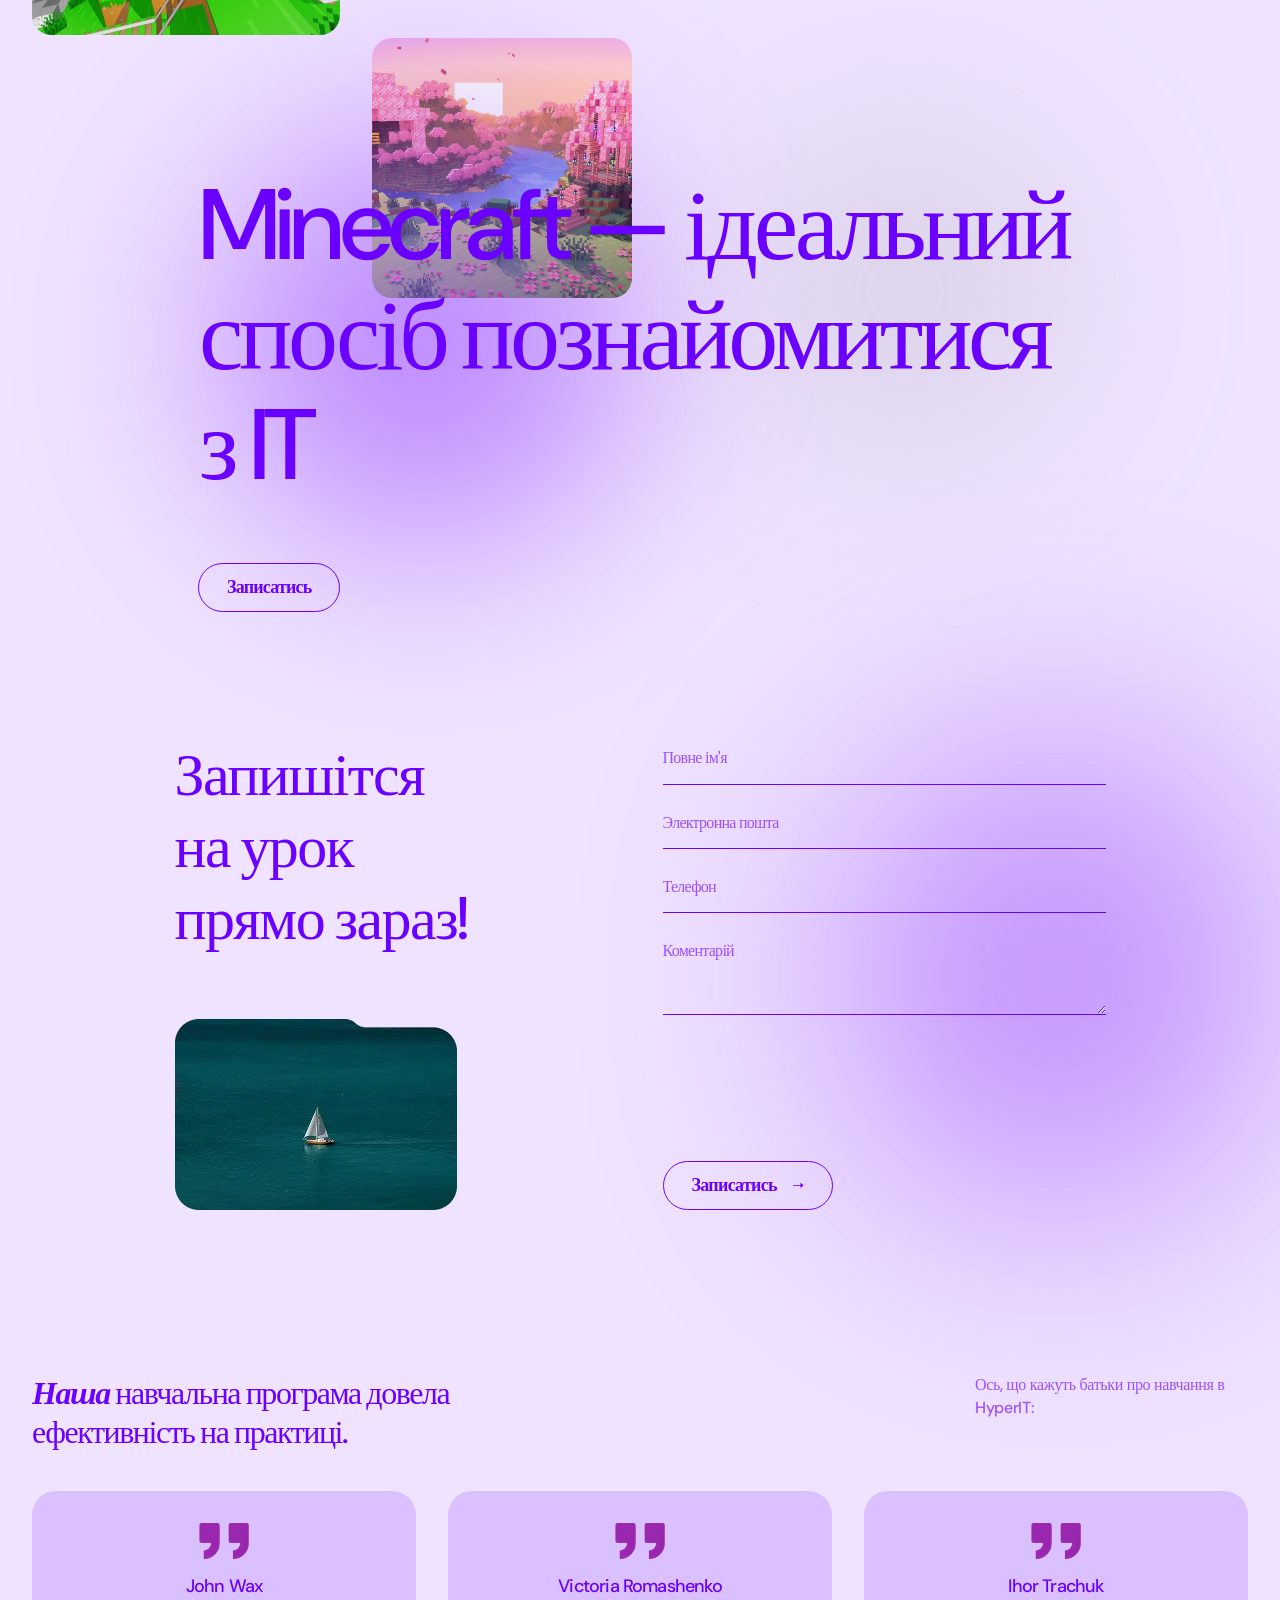
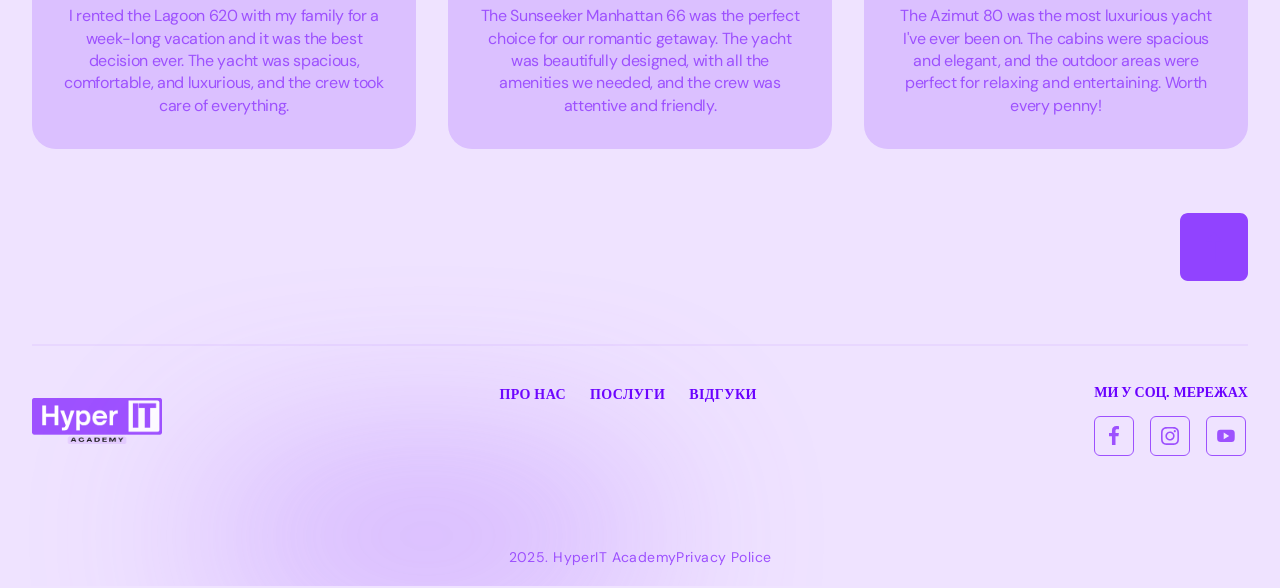
==== commit 8d84672d: "3" ====
--- a/index.html
+++ b/index.html
@@ -166,7 +166,7 @@
       </ul>
     </div>
   </section>
-  <section class="yacht" id="yacht">
+  <!-- <section class="yacht" id="yacht">
     <div class="container">
       <h2 class="yacht__main-title">Цікаве та зрозуміле програмування доступне всім дітям:</h2>
       <ul class="yacht__items">
@@ -454,8 +454,8 @@
         </li>
       </ul>
     </div>
-  </section>
-  <section class="about">
+  </section> -->
+  <!-- <section class="about">
     <div class="container">
       <ul class="about__list">
         <li class="about__item">
@@ -514,8 +514,7 @@
         </li>
       </ul>
     </div>
-  </section>
-  <!--Rent-->
+  </section> -->
   <section class="rent">
     <div class="container">
       <div class="title__box">
@@ -537,18 +536,18 @@
         </picture>
       </div>
       <form class="rent__form" name="contact-form">
-        <input class="rent__input" type="text" name="username" id="username" placeholder="Full Name"
+        <input class="rent__input" type="text" name="username" id="username" placeholder="Повне ім'я"
           title="The name must contain at least three Latin letters" required />
-        <input class="rent__input" type="email" name="user-email" id="email" placeholder="Email" required />
-        <input class="rent__input" type="tel" name="user-tel" id="tel" placeholder="Phone number"
+        <input class="rent__input" type="email" name="user-email" id="email" placeholder="Электронна пошта" required />
+        <input class="rent__input" type="tel" name="user-tel" id="tel" placeholder="Телефон"
           pattern="\+?[0-9\s\-\(\)]{7,}" required />
-        <textarea class="rent__textarea" name="user-comment" id="comment" placeholder="Comment"></textarea>
+        <textarea class="rent__textarea" name="user-comment" id="comment" placeholder="Коментарій"></textarea>
         <button type="submit" class="rent__button" data-modal-open>
-          Send<svg class="rent__button-icon">
+          Записатись<svg class="rent__button-icon">
             <use href="./img/symbol-defs.svg#icon-arrow-left"></use>
           </svg>
         </button>
-      <!-- </form> -->
+      </form>
     </div>
   </section>
   <section class="team" id="team">
@@ -556,29 +555,18 @@
       <ul class="team__info">
         <li class="team__info__item">
           <h2 class="team__info__title">
-            <span class="team__info__span">Yacht Adventures</span> take pride in
-            providing the best possible service and experience to our customers
+            <span class="team__info__span">Наша</span> навчальна програма довела ефективність на практиці.
           </h2>
         </li>
         <li class="team__info__item">
           <p class="team__info__subtitle">
-            Our customers have enjoyed unforgettable moments on our yachts. Don't
-            just take our word for it - read on to find out what they have to say
-            about their journey with us.
+            Ось, що кажуть батьки про навчання в HyperIT:
           </p>
         </li>
       </ul>
       <ul class="team__list">
         <li class="team__item">
-          <picture>
-            <source srcset="./img/desktop/john-desktop@1x.webp 1x, ./img/desktop/john-desktop@2x.webp 2x"
-              media="(min-width: 1246px)">
-            <source srcset="./img/tablet/john-tablet@1x.webp 1x, ./img/tablet/john-tablet@2x.webp 2x"
-              media="(min-width: 728px)">
-            <source srcset="./img/mobile/john-mobile@1x.webp 1x, ./img/mobile/john-mobile@2x.webp 2x"
-              media="(max-width: 727px)">
-            <img src="./img/john.png" alt="John" class="team__img" />
-          </picture>
+          <img src="./img/quote-purple.png" alt="John" class="team__img" />
           <h2 class="team__title">John Wax</h2>
           <p class="team__text">
             I rented the Lagoon 620 with my family for a week-long vacation and it
@@ -587,15 +575,7 @@
           </p>
         </li>
         <li class="team__item">
-          <picture>
-            <source srcset="./img/desktop/victoria-desktop@1x.webp 1x, ./img/desktop/victoria-desktop@2x.webp 2x"
-              media="(min-width: 1246px)">
-            <source srcset="./img/tablet/viktoria-tablet@1x.webp 1x, ./img/tablet/viktoria-tablet@2x.webp 2x"
-              media="(min-width: 728px)">
-            <source srcset="./img/mobile/victoria-mobile@1x.webp 1x, ./img/mobile/victoria-mobile@2x.webp 2x"
-              media="(max-width: 727px)">
-            <img src="./img/victoria.png alt=" alt="Victoria" class="team__img" />
-          </picture>
+          <img src="./img/quote-purple.png" alt="John" class="team__img" />
           <h2 class="team__title">Victoria Romashenko</h2>
           <p class="team__text">
             The Sunseeker Manhattan 66 was the perfect choice for our romantic
@@ -604,15 +584,7 @@
           </p>
         </li>
         <li class="team__item">
-          <picture>
-            <source srcset="./img/desktop/igor-desktop@1x.webp 1x, ./img/desktop/igor-desktop@2x.webp 2x"
-              media="(min-width: 1246px)">
-            <source srcset="./img/tablet/igor-tablet@1x.webp 1x, ./img/tablet/igor-tablet@2x.webp 2x"
-              media="(min-width: 728px)">
-            <source srcset="./img/mobile/igor-mobile@1x.webp 1x, ./img/mobile/igor-mobile@2x.webp 2x"
-              media="(max-width: 727px)">
-            <img src="./img/igor.png" alt="Ihor" class="team__img" />
-          </picture>
+          <img src="./img/quote-purple.png" alt="John" class="team__img" />
           <h2 class="team__title">Ihor Trachuk</h2>
           <p class="team__text">
             The Azimut 80 was the most luxurious yacht I've ever been on. The
@@ -626,13 +598,13 @@
 
   <section class="scroll">
     <div class="container">
-      <button id="scroll-btn" class="scroll__btn">
+      <!-- <button id="scroll-btn" class="scroll__btn"> -->
         <a href="#header" class="scroll__link">
           <svg class="scroll__svg">
             <use href="./img/symbol-defs.svg#icon-arrow-up"></use>
           </svg>
         </a>
-      </button>
+      <!-- </button> -->
     </div>
   </section>
   <footer class="footer">
@@ -657,7 +629,7 @@
 
       <div class="footer__box">
         <p class="footer__box-text">
-          We in social
+          Ми у соц. мережах
         </p>
 
         <ul class="footer__box-list">
@@ -740,9 +712,19 @@
           <img src="./img/cardyacht.png" alt="yacht" class="modal__yacht" />
         </picture>
         <h3 class="modal__title">Реєстрування</h3>
-        <p class="modal__text">
-          *інструкція як зареєструватися*
-        </p>
+        <form class="rent__form" name="contact-form">
+          <input class="rent__input" type="text" name="username" id="username" placeholder="Повне ім'я"
+            title="The name must contain at least three Latin letters" required />
+          <input class="rent__input" type="email" name="user-email" id="email" placeholder="Электронна пошта" required />
+          <input class="rent__input" type="tel" name="user-tel" id="tel" placeholder="Телефон"
+            pattern="\+?[0-9\s\-\(\)]{7,}" required />
+          <textarea class="rent__textarea" name="user-comment" id="comment" placeholder="Коментарій"></textarea>
+          <button type="submit" class="rent__button" data-modal-open>
+            Записатись<svg class="rent__button-icon">
+              <use href="./img/symbol-defs.svg#icon-arrow-left"></use>
+            </svg>
+          </button>
+        </form>
       </div>
     </div>
   </section>
--- a/styles/main.min.css
+++ b/styles/main.min.css
@@ -1 +1 @@
-a{text-decoration:none}ul{list-style:none;margin:0;padding:0}address{font-style:normal}button{border:none;cursor:pointer}img{width:100%;max-width:100%;height:auto;display:block}h1,h2,h3,h4,h5,h5,h6,p{margin:0;padding:0;font-weight:400}html{scroll-snap-type:x mandatory;scroll-behavior:smooth;scrollbar-color:#dbc0ff #efe3ff}body{position:relative;font-family:"DM Sans",serif;background-color:#efe3ff}.container{max-width:1246px;margin:0px auto;padding:0px 15px;transition:500ms}@media screen and (min-width: 362px){.container{width:362px}}@media screen and (min-width: 728px){.container{width:728px}}@media screen and (min-width: 1246px){.container{width:1246px}}.header{background-color:var(--dark_blue);padding:24px 0px 0px 0px}@media screen and (min-width: 728px){.header{padding:32px 0px 0px 0px}}.header .container{padding:0px 15px 24px 15px;position:relative}.header .container::after{content:"";position:absolute;bottom:0px;left:50%;right:50%;transform:translate(-50%, -50%);width:335px;height:1px;border-top:1px solid rgba(162,108,255,.2);transition:250ms}@media screen and (max-width: 335px){.header .container::after{width:100%}}@media screen and (min-width: 728px){.header .container::after{width:704px}}@media screen and (min-width: 1246px){.header .container::after{width:1216px}}@media screen and (min-width: 728px){.header .container{padding:0px 15px 32px 15px}}.header__nav{height:25px;display:flex;align-items:center;justify-content:space-between}.header__logo{display:flex;align-items:center;gap:8px;color:#6a00ff;font-size:14px;font-weight:700;line-height:1.2;letter-spacing:.42px;text-transform:uppercase;transition:250ms;outline:none}@media screen and (min-width: 728px){.header__logo{font-size:18px;line-height:1.2;letter-spacing:.54px}}.header__logo-icon{width:100px}@media screen and (min-width: 728px){.header__logo-icon{width:130px}}.header__logo:hover,.header__logo:focus{transform:scale(1.1)}.header__list{display:flex;gap:24px;align-items:center;height:100%}@media screen and (max-width: 727px){.header__list{display:none}}.header__item{color:rgba(246,245,239,.5);font-size:14px;font-weight:700;line-height:1.18;letter-spacing:.42px;text-transform:uppercase;padding:35px 0}.header__link{color:#6a00ff;font-size:14px;font-weight:700;line-height:118%;letter-spacing:.42px;text-transform:uppercase;transition:250ms;outline:none}.header__link:hover,.header__link:focus{color:#9d51fe}.header__menu{background:none;border:none;cursor:pointer;display:block}@media screen and (min-width: 728px){.header__menu{display:none}}.header__menu-icon{width:24px;height:24px}.hero{padding:40px 0px 80px 0px}@media screen and (min-width: 728px){.hero{padding:64px 0px 100px 0px}}@media screen and (min-width: 1246px){.hero{padding:64px 0px 164px 0px}}.hero .container{position:relative;z-index:5}.hero .container::before{content:"";position:absolute;top:400px;left:0px;width:279px;height:279px;border-radius:279px;opacity:.6;background:#9d51fe;filter:blur(100px)}@media screen and (max-width: 361px){.hero .container::before{width:100%}}@media screen and (min-width: 728px){.hero .container::before{top:480px;width:414px;height:414px;border-radius:414px;opacity:.9}}@media screen and (min-width: 1246px){.hero .container::before{top:150px}}.hero .container::after{content:"";position:absolute;top:400px;left:0px;width:279px;height:279px;border-radius:279px;opacity:.9;background:#9d51fe;filter:blur(100px);z-index:-3}@media screen and (max-width: 361px){.hero .container::after{width:100%}}@media screen and (min-width: 728px){.hero .container::after{left:50px;width:316.907px;height:316.908px;border-radius:316.908px;opacity:.3}}@media screen and (min-width: 1246px){.hero .container::after{top:150px;left:150px;width:316px;height:316px;border-radius:316px}}.hero__items{display:flex;flex-direction:column;justify-content:space-between;gap:40px}@media screen and (min-width: 1246px){.hero__items{flex-direction:row}}.hero__item{position:relative}.hero__items>.hero__item:nth-child(1){padding:0px 0px 0px 0px}@media screen and (min-width: 1246px){.hero__items>.hero__item:nth-child(1){order:2;padding:68px 0px 0px 0px}}.hero__title{width:100%;color:#6a00ff;font-size:36px;font-weight:500;line-height:1.1;letter-spacing:-1.62px}@media screen and (min-width: 728px){.hero__title{font-size:60px;letter-spacing:-2.7px}}@media screen and (min-width: 1246px){.hero__title{width:554px}}.hero__title .hero__span{font-style:italic}.hero__text{width:100%;color:#9d51fe;font-size:14px;font-weight:400;line-height:1.4;letter-spacing:-0.28px;margin:14px 0px 24px 0px}@media screen and (min-width: 728px){.hero__text{width:539px;font-size:16px;letter-spacing:-0.32px;margin:16px 0px 32px 0px}}.hero__items-btn{display:flex;flex-wrap:wrap;gap:8px}.hero__button{width:100%;border:none;border-radius:60px;background:#9d51fe;padding:14px 28px;color:#efe3ff;font-size:14px;font-weight:700;line-height:1.1;letter-spacing:-0.63px;transition:250ms}@media screen and (min-width: 728px){.hero__button{font-size:18px;letter-spacing:-0.81px}}.hero__button:hover,.hero__button:focus{background-color:#8223ff;outline:none}.hero__items-btn>.hero__item-btn:nth-child(2)>.hero__button{outline:1px solid #6a00ff;color:#6a00ff;background:rgba(0,0,0,0);transition:250ms ease-in-out}.hero__items-btn>.hero__item-btn:nth-child(2)>.hero__button:hover,.hero__items-btn>.hero__item-btn:nth-child(2)>.hero__button:focus{background:rgba(0,0,0,0);color:#9d51fe;outline:1px solid #6a00ff}.hero__items>.hero__item:nth-child(2){padding:24px 24px 28px 24px;background-color:#efe3ff;border-radius:25px;border-bottom-right-radius:0px;position:relative;margin:0px 0px 19px 0px}@media screen and (min-width: 728px){.hero__items>.hero__item:nth-child(2){padding:32px 32px 38px 32px;width:426px;margin:0px 0px 25.7px 0px}}@media screen and (min-width: 1246px){.hero__items>.hero__item:nth-child(2){order:1}}.hero__items>.hero__item:nth-child(2)::after{content:"";position:absolute;bottom:-4.57%;right:0;width:65%;height:4.57%;border-bottom-left-radius:30px;border-bottom-right-radius:30px;background-color:#efe3ff}.hero__clients{display:flex;position:relative}.hero__client{z-index:9}.hero__clients>.hero__client:nth-child(2){position:absolute;top:0px;left:41px;z-index:8}.hero__clients>.hero__client:nth-child(3){position:absolute;top:0px;left:85px;z-index:7}.hero__icon-client{width:48px;border-radius:48px;outline:2px solid #9d51fe}@media screen and (min-width: 728px){.hero__icon-client{width:56px;border-radius:56px}}.hero__clients>.hero__client:nth-child(2)>.hero__icon-client{position:absolute;top:0px;left:60px}.hero__clients>.hero__client:nth-child(3)>.hero__icon-client{position:absolute;top:0px;left:60px}.hero__client-text{color:#9d51fe;font-size:14px;font-weight:700;line-height:1.1;letter-spacing:.56px;text-transform:uppercase;margin:13px 0px 0px 0px}@media screen and (min-width: 728px){.hero__client-text{margin:11px 0px 0px 0px}}.hero__img{width:100%;margin:52px 0px 14px 0px}@media screen and (min-width: 728px){.hero__img{margin:111px 0px 22px 0px}}.hero__price{display:flex;gap:14px;justify-content:center;align-items:center}@media screen and (max-width: 200px){.hero__price{flex-wrap:wrap}}.hero__price-title{color:#9d51fe;font-size:48px;font-weight:400;line-height:1.1;letter-spacing:-2.16px;text-transform:uppercase}@media screen and (min-width: 728px){.hero__price-title{font-size:60px;letter-spacing:-2.7px}}.hero__price-text{width:100%;color:#9d51fe;font-size:14px;font-weight:400;line-height:1.1;letter-spacing:-0.63px}@media screen and (min-width: 728px){.hero__price-text{width:180px;font-size:18px;line-height:1.4;letter-spacing:-0.81px}}.hero__img-man{border-radius:24px;width:133px;position:absolute;top:35px;right:-12px}@media screen and (min-width: 728px){.hero__img-man{width:233px;right:-146px}}@media screen and (min-width: 1246px){.hero__img-man{right:-112px}}.adventure{padding-bottom:64px}.adventure .container{display:flex;flex-direction:column;gap:40px}@media screen and (min-width: 1246px){.adventure .container{display:flex;flex-direction:row;gap:32px}}.adventure__yacht{font-size:32px;font-style:italic;font-weight:600;line-height:1.1;letter-spacing:-1.44px;gap:20px}.adventure__box{display:flex;gap:14px}@media screen and (max-width: 250px){.adventure__box{flex-wrap:wrap}}@media screen and (min-width: 728px){.adventure__box{gap:32px;margin-left:auto}}.adventure__title{color:#6a00ff;font-size:32px;font-weight:500;line-height:1.2;letter-spacing:-1.44px;width:100%}@media screen and (min-width: 728px){.adventure__title{width:460px}}.adventure__text{color:#6a00ff;font-size:16px;font-weight:400;line-height:1.4;letter-spacing:-0.28px;width:100%}@media screen and (min-width: 728px){.adventure__text{width:185px}}@media screen and (min-width: 1246px){.adventure__text{line-height:1.4}}.dream .container{padding:983px 15px 0px 15px;position:relative;z-index:9}@media screen and (min-width: 728px){.dream .container{padding:1035px 15px 0px 15px}}@media screen and (min-width: 1246px){.dream .container{padding:637px 15px 0px 15px}}.dream .container::before{content:"";position:absolute;top:900px;left:0px;width:255px;height:255px;background-color:#9d51fe;opacity:.6;filter:blur(100px);z-index:-3}@media screen and (max-width: 361px){.dream .container::before{width:100%}}@media screen and (min-width: 728px){.dream .container::before{top:950px;left:0;width:399px;height:399px;border-radius:399px;background:#9d51fe}}@media screen and (min-width: 1246px){.dream .container::before{top:600px;left:200px;width:414px;height:414px;border-radius:414px;background:#9d51fe}}.dream .container::after{content:"";position:absolute;top:850px;right:0px;width:195px;height:195px;background:#a6a9b2;opacity:.3;filter:blur(100px);z-index:-3}@media screen and (max-width: 361px){.dream .container::after{width:100%}}@media screen and (min-width: 728px){.dream .container::after{top:900px;right:0px;width:304px;height:304px;border-radius:304px}}@media screen and (min-width: 1246px){.dream .container::after{top:600px;right:200px;width:316px;height:316px;border-radius:316px}}.dream__items{display:flex;flex-direction:column;position:relative}.dream__item{display:flex;flex-direction:column}.dream__items>.dream__item:nth-child(1){position:absolute;top:0px;left:0px;transform:translateY(-830px);gap:24px;z-index:-4}@media screen and (max-width: 300px){.dream__items>.dream__item:nth-child(1){transform:translateY(-700px)}}@media screen and (min-width: 728px){.dream__items>.dream__item:nth-child(1){transform:translateY(-1035px);gap:32px}}@media screen and (min-width: 1246px){.dream__items>.dream__item:nth-child(1){transform:translateY(-637px)}}.dream__img{width:100%;border-radius:20px}@media screen and (min-width: 728px){.dream__items>.dream__item:nth-child(1)>.dream__img:nth-child(2){width:308px}.dream__items>.dream__item:nth-child(1)>.dream__img:nth-child(3){width:260px;position:absolute;top:863px;left:340px}}@media screen and (min-width: 1246px){.dream__items>.dream__item:nth-child(1)>.dream__img:nth-child(1){width:533px;margin:0px 0px 0px 340px}.dream__items>.dream__item:nth-child(1)>.dream__img:nth-child(2){position:absolute;top:253px;left:0px}.dream__items>.dream__item:nth-child(1)>.dream__img:nth-child(3){width:260px;position:absolute;top:505px;left:340px}}.dream__items>.dream__item:nth-child(1)>.dream__img:nth-child(3){margin:0px 0px 0px auto;width:260px}.dream__items>.dream__item:nth-child(2){z-index:5;gap:40px;position:relative}@media screen and (min-width: 728px){.dream__items>.dream__item:nth-child(2){margin:0px auto;width:641px;gap:64px}}@media screen and (min-width: 1246px){.dream__items>.dream__item:nth-child(2){width:882px}}.dream__title{width:100%;color:#6a00ff;font-size:36px;font-weight:500;line-height:1.1;letter-spacing:-1.62px}@media screen and (min-width: 728px){.dream__title{font-size:71px;letter-spacing:-3.15px}}@media screen and (min-width: 1246px){.dream__title{font-size:100px;letter-spacing:-4.5px}}.dream__btn{margin:0px auto auto 0px;border:none;outline:1px solid #6a00ff;color:#6a00ff;border-radius:60px;padding:14px 28px;color:#6a00ff;background-color:rgba(0,0,0,0);cursor:pointer;font-size:14px;font-weight:700;line-height:1.1;letter-spacing:-0.63px;transition:250ms}.dream__btn:hover,.dream__btn:focus{background:rgba(0,0,0,0);color:#9d51fe;outline:1px solid #6a00ff}@media screen and (min-width: 728px){.dream__btn{font-size:18px;letter-spacing:-0.81px}}.yacht{padding:80px 0px 0px 0px}.yacht .container{display:flex;flex-direction:column;gap:30px;padding:0px 15px}@media screen and (min-width: 1246px){.yacht .container{padding:0px 76px}}.yacht__main-title{font-size:40px;color:#6a00ff;font-weight:500;line-height:1.1;letter-spacing:-1.44px;gap:20px;width:100%}@media screen and (max-width: 300px){.yacht__main-title{font-size:30px}}@media screen and (min-width: 728px){.yacht__main-title{font-size:50px;width:500px}}.yacht__items{display:flex;overflow-x:auto;scroll-snap-type:x mandatory;scroll-behavior:smooth;scrollbar-color:#dbc0ff #efe3ff;padding:0px 0px 5px 0px;gap:16px}.yacht__items:focus{outline:none}.yacht__item{width:100%;padding:18px 18px 24px 18px;display:flex;flex-direction:column;gap:24px;background-color:#dbc0ff;border-radius:25px}@media screen and (min-width: 728px){.yacht__item{gap:32px;padding:16px 16px 32px 16px}}.yacht__img{width:100%;border-radius:24px}.yacht__name{display:flex;justify-content:space-between;margin:0px 6px}@media screen and (min-width: 728px){.yacht__name{margin:0px 16px}}.yacht__title{color:#6a00ff;font-size:16px;font-weight:700;line-height:1.2;letter-spacing:-0.72px;text-transform:uppercase}.yacht__subtitle{color:#6a00ff;font-size:12px;font-weight:400;line-height:1.2;letter-spacing:.36px;text-transform:uppercase;opacity:.4}.yacht__descriptions{width:287px;display:flex;gap:32px;margin:0px 6px}.yacht__descriptions-bio{display:flex;flex-direction:column;gap:6px}.yacht__descriptions-opis{display:flex;flex-direction:column;gap:6px}@media screen and (min-width: 728px){.yacht__descriptions{margin:0px 16px;width:280px}}@media screen and (min-width: 1246px){.yacht__descriptions{width:290px}}.yacht__text{width:100%;flex-basis:calc((100% - 40px)/2);color:#6a00ff;font-size:14px;font-weight:400;line-height:1.2;letter-spacing:.42px;text-transform:uppercase}.yacht__descriptions-opis>.yacht__text{text-transform:none}.about{padding-top:80px;padding-bottom:80px}@media screen and (min-width: 728px){.about{padding-top:100px;padding-bottom:100px}}@media screen and (min-width: 1246px){.about{padding-top:164px;padding-bottom:164px}}.about .container{position:relative}.about .container::before{content:"";position:absolute;top:230px;left:0px;width:180px;height:323px;border-radius:323px;opacity:.6;background:#9d51fe;filter:blur(100px);z-index:-3}@media screen and (max-width: 180px){.about .container::before{width:100%}}@media screen and (min-width: 728px){.about .container::before{top:540px;width:414px;height:414px;border-radius:414px;filter:blur(130px)}}@media screen and (min-width: 1246px){.about .container::before{top:200px}}.about__list{display:flex;flex-direction:column;gap:24px;flex-wrap:wrap}@media screen and (min-width: 728px){.about__list{gap:32px}}@media screen and (min-width: 1246px){.about__list{gap:64px;flex-direction:row}}.about__item{position:relative}@media screen and (min-width: 728px){.about__list>.about__item:nth-child(2){display:flex;justify-content:flex-end}.about__list>.about__item:nth-child(3){margin-left:32px}}@media screen and (min-width: 1246px){.about__list>.about__item:nth-child(3){margin-left:340px}}.about__list>.about__item:nth-child(2)>picture{margin-top:auto}.about__img{border-radius:40px;width:100%}@media screen and (min-width: 728px){.about__img{width:704px}.about__list>.about__item:nth-child(2)>picture>.about__img{width:400px}.about__list>.about__item:nth-child(3)>picture>.about__img{width:380px}}@media screen and (min-width: 1246px){.about__img{width:712px}.about__list>.about__item:nth-child(2)>picture>.about__img{width:440px;height:428px}.about__list>.about__item:nth-child(3)>picture>.about__img{width:436px}}.about__btn{border-radius:60px;padding:14px 28px;background:#9d51fe;color:#efe3ff;font-size:18px;font-weight:700;line-height:1.1;letter-spacing:-0.81px;position:absolute;bottom:24px;left:24px;transition:250ms}@media screen and (min-width: 728px){.about__list>.about__item:nth-child(2)>.about__btn{right:255px;left:auto}}@media screen and (min-width: 1246px){.about__list>.about__item:nth-child(2)>.about__btn{left:32px;right:auto}}.about__btn:hover,.about__btn:focus{outline:none;background-color:#efe3ff;color:#6a00ff}.rent{padding-bottom:80px}@media screen and (min-width: 728px){.rent{padding-bottom:100px}}@media screen and (min-width: 1246px){.rent{padding-bottom:164px}}.rent .container{display:flex;flex-direction:column;justify-content:space-between;position:relative;z-index:5}.rent .container::before{content:"";position:absolute;bottom:0px;right:0px;width:283px;height:283px;border-radius:283px;opacity:.6;background:#9d51fe;filter:blur(130px);z-index:-3}@media screen and (max-width: 361px){.rent .container::before{width:100%}}@media screen and (min-width: 728px){.rent .container::before{width:413px;height:100%;border-radius:413px}}@media screen and (min-width: 1246px){.rent .container::before{width:414px;border-radius:414px}}@media screen and (min-width: 728px){.rent .container{flex-direction:row}}@media screen and (min-width: 1246px){.rent .container{justify-content:center;gap:188px}}.rent .title__box{margin-bottom:40px}@media screen and (min-width: 728px){.rent .title__box{margin-bottom:0}}.rent__title{color:#6a00ff;font-size:36px;font-weight:500;line-height:1.2;letter-spacing:-1.62px;margin-bottom:16px;width:100%}@media screen and (min-width: 728px){.rent__title{font-size:60px;width:300px;margin-bottom:32px}}@media screen and (min-width: 1246px){.rent__title{margin-bottom:64px}}.rent__img{width:259px}@media screen and (min-width: 728px){.rent__img{width:271px}}@media screen and (min-width: 1246px){.rent__img{width:282px}}.rent__form{display:flex;flex-direction:column;gap:24px;padding:0px}@media screen and (min-width: 728px){.rent__form{gap:28px;padding:5px 0px 0px 0px}}@media screen and (min-width: 728px){.rent__form{gap:28px;padding:9px 0px 0px 0px}}.rent__input{width:100%;color:#6a00ff;font-size:14px;font-weight:500;line-height:1.2;letter-spacing:-0.63px;background-color:rgba(0,0,0,0);border:none;border-bottom:1px solid #6a00ff;outline:none;transition:250ms;padding:0px 0px 16px 0px}@media screen and (min-width: 728px){.rent__input{width:364px;font-size:16px;letter-spacing:-0.72px}}@media screen and (min-width: 1246px){.rent__input{width:443px}}.rent__input:focus,.rent__input:hover{border-bottom:1px solid #9d51fe}.rent__input::-moz-placeholder{color:#9d51fe}.rent__input::placeholder{color:#9d51fe}.rent__textarea{padding:0px 0px 35px 0px;width:100%;border:none;border-bottom:1px solid #6a00ff;background-color:rgba(0,0,0,0);color:#6a00ff;font-size:14px;font-weight:500;line-height:1.2;letter-spacing:-0.63px;outline:none;transition:250ms;overflow:hidden}@media screen and (min-width: 728px){.rent__textarea{font-size:16px;letter-spacing:-0.72px}}.rent__textarea:focus,.rent__textarea:hover{border-bottom:1px solid #9d51fe}.rent__textarea::-moz-placeholder{color:#9d51fe}.rent__textarea::placeholder{color:#9d51fe}.rent__button{display:flex;align-items:center;gap:16px;margin:0px auto auto 0px;outline:none;border:1px solid #6a00ff;border-radius:60px;padding:14px 28px;font-weight:700;font-size:14px;line-height:1.1;letter-spacing:-0.04em;color:#6a00ff;background-color:rgba(0,0,0,0);transition:250ms}@media screen and (min-width: 728px){.rent__button{width:132px;height:48px;font-size:18px;margin:auto 0px 0px 0px}}.rent__button:hover,.rent__button:focus{border:1px solid #9d51fe;color:#9d51fe}.rent__button:hover .rent__button-icon,.rent__button:focus .rent__button-icon{fill:#9d51fe}.rent__button-icon{width:18px;height:8.66px;fill:#6a00ff;transition:250ms}.team .container{display:flex;flex-direction:column;gap:40px}.team__info{display:flex;flex-direction:column;gap:24px}@media screen and (min-width: 1246px){.team__info{flex-direction:row;justify-content:space-between}}@media screen and (min-width: 728px){.team__info__item:last-child{margin-left:auto}}@media screen and (min-width: 1246px){.team__info__item:last-child{margin-left:0px}}.team__info__title{width:100%;font-size:24px;font-weight:500;line-height:1.2;letter-spacing:-1.08px;color:#6a00ff}@media screen and (min-width: 728px){.team__info__title{width:497px;font-size:32px;letter-spacing:-1.44px}}.team__info__span{font-size:24px;font-style:italic;font-weight:600;line-height:1.2;letter-spacing:-1.08px}@media screen and (min-width: 728px){.team__info__span{font-size:32px;letter-spacing:-1.44px}}.team__info__subtitle{width:100%;color:#9d51fe;font-family:"DM Sans";font-size:14px;font-weight:400;line-height:1.4;letter-spacing:-0.28px}@media screen and (min-width: 728px){.team__info__subtitle{width:273px;font-size:16px;letter-spacing:-0.32px}}.team__list{display:flex;justify-content:space-between;overflow-x:auto;scroll-snap-type:x mandatory;scroll-behavior:smooth;scrollbar-color:#dbc0ff #efe3ff;gap:7px;outline:none}.team__item{border-radius:24px;background:#dbc0ff;padding:24px 16px;text-align:center}@media screen and (min-width: 728px){.team__item{padding:24px 12px}}@media screen and (min-width: 1246px){.team__item{padding:32px}}.team__img{width:48px;margin:0px auto}.team__title{color:#6a00ff;font-size:16px;font-weight:500;line-height:1.1;letter-spacing:-0.72px;margin:18px 0px 8px 0px}@media screen and (min-width: 728px){.team__title{font-size:18px;font-weight:500;letter-spacing:-0.81px}}.team__text{color:#9d51fe;font-size:12px;font-weight:400;line-height:1.4;letter-spacing:-0.24px;width:300px}@media screen and (min-width: 728px){.team__text{font-size:16px;font-weight:400;letter-spacing:-0.32px;width:320px}}.team__list>.team__item:nth-child(2)>.team__text{width:301px}@media screen and (min-width: 728px){.team__list>.team__item:nth-child(2)>.team__text{width:320px}}.team__list>.team__item:nth-child(3)>.team__text{width:307px}@media screen and (min-width: 728px){.team__list>.team__item:nth-child(3)>.team__text{width:280px}}@media screen and (min-width: 1246px){.team__list>.team__item:nth-child(3)>.team__text{width:320px}}.footer{padding:40px 0px 54px 0px;position:relative}@media screen and (min-width: 728px){.footer{padding:64px 0px 117px 0px}}.footer .container{display:flex;flex-direction:column;gap:40px;position:relative;padding:40px 15px 0px 15px}@media screen and (min-width: 728px){.footer .container{flex-direction:row;justify-content:space-between;gap:0px}}.footer .container::before{content:"";position:absolute;top:0px;left:50%;right:50%;transform:translate(-50%, -50%);width:335px;height:1px;border-top:1px solid rgba(162,108,255,.2);transition:250ms}@media screen and (max-width: 335px){.footer .container::before{width:100%}}@media screen and (min-width: 728px){.footer .container::before{width:704px}}@media screen and (min-width: 1246px){.footer .container::before{width:1216px}}.footer .container::after{content:"";position:absolute;bottom:-100px;right:0px;width:100%;height:100px;border-radius:420px;opacity:.6;background:#9d51fe;filter:blur(100px)}@media screen and (min-width: 728px){.footer .container::after{bottom:-130px;width:419px}}@media screen and (min-width: 1246px){.footer .container::after{right:auto;left:200px;border-radius:415px}}.footer__logo{display:flex;align-items:center;gap:8px;color:#6a00ff;font-size:14px;font-weight:700;line-height:1.2;letter-spacing:.42px;text-transform:uppercase;transition:250ms;outline:none}.footer__logo-icon{width:100px}@media screen and (min-width: 728px){.footer__logo-icon{width:130px}}.footer__logo:hover,.footer__logo:focus{transform:scale(1.1)}.footer__list{display:flex;flex-direction:column;gap:14px}@media screen and (min-width: 728px){.footer__list{gap:24px}}@media screen and (min-width: 1246px){.footer__list{flex-direction:row}}.footer__link{color:#6a00ff;font-size:14px;font-weight:700;line-height:1.1;letter-spacing:.42px;text-transform:uppercase;transition:250ms;outline:none}.footer__link:hover,.footer__link:focus{color:#9d51fe}.footer__box{display:flex;flex-direction:column;gap:16px}.footer__box-text{color:#6a00ff;font-size:14px;font-weight:700;line-height:1.1;text-transform:uppercase}.footer__box-list{display:flex;gap:14px}@media screen and (min-width: 728px){.footer__box-list{gap:16px}}.footer__box-link{display:block;transition:250ms;width:32px;height:32px;border:none;outline:none;width:32px;height:32px;transform:scale(1);transition:250ms}.footer__box-link:hover,.footer__box-link:focus{transform:scale(1.1)}@media screen and (min-width: 728px){.footer__box-link{width:40px;height:40px}}.footer__box-img{fill:#9d51fe;width:32px;height:32px}@media screen and (min-width: 728px){.footer__box-img{width:40px;height:40px}}.footer__copywright{position:absolute;bottom:0px;left:50%;right:50%;transform:translate(-50%, -50%);width:300px;color:#9d51fe;text-align:center;font-size:12px;font-weight:400;line-height:1.2;letter-spacing:.36px;z-index:-4}@media screen and (max-width: 300px){.footer__copywright{width:100%}}@media screen and (min-width: 728px){.footer__copywright{font-size:14px;letter-spacing:.42px}}.scroll{padding:43px 0px 0px 0px}@media screen and (min-width: 728px){.scroll{padding:45px 0px 0px 0px}}@media screen and (min-width: 1246px){.scroll{padding:64px 0px 0px 0px}}.scroll__btn{outline:none;width:44px;height:44px;margin:0px 0px 0px auto;opacity:.7;background-color:rgba(0,0,0,0);display:block;transition:250ms}.scroll__btn:hover,.scroll__btn:focus{outline:none}@media screen and (min-width: 728px){.scroll__btn{width:68px;height:68px}}.scroll__link{outline:none;display:block;width:44px;height:44px;transition:250ms}.scroll__link:hover,.scroll__link:focus{outline:none}.scroll__link:hover .scroll__svg,.scroll__link:focus .scroll__svg{transform:scale(1.1)}@media screen and (min-width: 728px){.scroll__link{width:68px;height:68px}}.scroll__svg{display:block;width:44px;height:44px;border:none;outline:none;transition:250ms}@media screen and (min-width: 728px){.scroll__svg{width:68px;height:68px}}.backdrop{position:fixed;top:0;left:0;width:100%;height:100%;opacity:1;z-index:10;transform:scale(1);transition:250ms;background-color:#efe3ff}@media screen and (max-width: 362px){.backdrop{width:100%}}.backdrop .backdrop-header.is-hidden{opacity:0;pointer-events:none;transform:scale(1.2);transition:250ms}.backdrop .no-scroll{overflow:hidden}.backdrop .container{position:relative;padding:24px 15px 0px 15px;width:100%;height:100%;background-color:#efe3ff;margin:0}.backdrop .container::before{content:"";position:absolute;bottom:40px;left:-140px;width:279px;height:279px;border-radius:279px;opacity:.6;background:#9d51fe;filter:blur(100px)}.backdrop .container::after{content:"";position:absolute;bottom:-100px;right:-20px;width:279px;height:279px;border-radius:279px;opacity:.6;background:#9d51fe;filter:blur(100px)}.backdrop__logos{height:26px;display:flex;align-items:center;justify-content:space-between;position:relative;margin:0px 0px 24px 0px}.backdrop__logos::after{content:"";position:absolute;bottom:-24px;left:50%;right:50%;transform:translate(-50%, -50%);margin:0px auto;width:100%;border-bottom:1px solid rgba(246,245,239,.2)}@media screen and (min-width: 728px){.backdrop__logos::after{width:100%}}.backdrop__close{background-color:rgba(0,0,0,0);width:24px;height:24px;transform:scale(1);transition:250ms}.backdrop__close:hover,.backdrop__close:focus{background-color:rgba(0,0,0,0);transform:scale(1.2)}.backdrop__close:hover .backdrop__close-icon,.backdrop__close:focus .backdrop__close-icon{fill:#9d51fe}.backdrop__close-icon{width:24px;height:24px}.backdrop__nav{padding:30% 0 30% 0}.backdrop__list{display:flex;flex-direction:column;gap:14px;text-align:center}.backdrop__link{color:#6a00ff;font-size:14px;font-weight:700;line-height:1.2;letter-spacing:.42px;text-transform:uppercase;transition:250ms}.backdrop__link:hover,.backdrop__link:focus{color:#9d51fe}.backdrop{position:fixed;top:0;left:0;width:100%;height:100%;background-color:rgba(0,0,0,.5);opacity:1;z-index:10}.backdrop.is-hidden{opacity:0;pointer-events:none;transform:scale(1.2);transition:250ms}.modal{position:absolute;top:50%;left:50%;width:335px;padding:40px 24px;border-radius:20px;background-color:#dbc0ff;transform:translate(-50%, -50%) scale(1);transition:250ms}@media screen and (max-width: 362px){.modal{width:100%}}@media screen and (min-width: 728px){.modal{width:570px;height:522px;border-radius:40px;padding:97px 64px 64px 64px}}.modal__picture{position:relative}.modal__picture::after{content:"";position:absolute;top:0;left:0;right:0;margin:0 auto;width:142px;height:142px;transform:rotate(-45.074deg);background:#9d51fe;opacity:.6;filter:blur(100px);z-index:-1}@media screen and (min-width: 728px){.modal__picture::after{width:265px;height:265px;border-radius:265px}}.modal__yacht{width:100%;margin:0 auto}@media screen and (min-width: 728px){.modal__yacht{width:338px}}.modal__title{margin-top:24px;margin-bottom:14px;color:#6a00ff;font-size:24px;font-weight:500;line-height:1.2;letter-spacing:-1.08px}@media screen and (min-width: 728px){.modal__title{font-size:32px;letter-spacing:-1.44px;margin-top:21px}}.modal__text{color:#6a00ff;font-size:14px;font-weight:400;line-height:1.4;letter-spacing:-0.28px}@media screen and (min-width: 728px){.modal__text{font-size:16px;letter-spacing:-0.32px}}.modal__btn{position:absolute;top:14px;right:14px;display:flex;align-items:center;justify-content:center;padding:0;background-color:rgba(0,0,0,0);border:none;outline:none;transition:250ms}.modal__btn:hover>.modal__icon,.modal__btn:focus>.modal__icon{transform:scale(1.25)}@media screen and (min-width: 728px){.modal__btn{top:32px;right:32px}}.modal .modal__icon{stroke:#6a00ff;transition:250ms;width:20px}@media screen and (min-width: 728px){.modal .modal__icon{width:24px}}/*# sourceMappingURL=main.min.css.map */+a{text-decoration:none}ul{list-style:none;margin:0;padding:0}address{font-style:normal}button{border:none;cursor:pointer}img{width:100%;max-width:100%;height:auto;display:block}h1,h2,h3,h4,h5,h5,h6,p{margin:0;padding:0;font-weight:400}html{scroll-snap-type:x mandatory;scroll-behavior:smooth;scrollbar-color:#dbc0ff #efe3ff}body{position:relative;font-family:"DM Sans",serif;background-color:#efe3ff}.container{max-width:1246px;margin:0px auto;padding:0px 15px;transition:500ms}@media screen and (min-width: 362px){.container{width:362px}}@media screen and (min-width: 728px){.container{width:728px}}@media screen and (min-width: 1246px){.container{width:1246px}}.header{background-color:var(--dark_blue);padding:24px 0px 0px 0px}@media screen and (min-width: 728px){.header{padding:32px 0px 0px 0px}}.header .container{padding:0px 15px 24px 15px;position:relative}.header .container::after{content:"";position:absolute;bottom:0px;left:50%;right:50%;transform:translate(-50%, -50%);width:335px;height:1px;border-top:1px solid rgba(162,108,255,.2);transition:250ms}@media screen and (max-width: 335px){.header .container::after{width:100%}}@media screen and (min-width: 728px){.header .container::after{width:704px}}@media screen and (min-width: 1246px){.header .container::after{width:1216px}}@media screen and (min-width: 728px){.header .container{padding:0px 15px 32px 15px}}.header__nav{height:25px;display:flex;align-items:center;justify-content:space-between}.header__logo{display:flex;align-items:center;gap:8px;color:#6a00ff;font-size:14px;font-weight:700;line-height:1.2;letter-spacing:.42px;text-transform:uppercase;transition:250ms;outline:none}@media screen and (min-width: 728px){.header__logo{font-size:18px;line-height:1.2;letter-spacing:.54px}}.header__logo-icon{width:100px}@media screen and (min-width: 728px){.header__logo-icon{width:130px}}.header__logo:hover,.header__logo:focus{transform:scale(1.1)}.header__list{display:flex;gap:24px;align-items:center;height:100%}@media screen and (max-width: 727px){.header__list{display:none}}.header__item{color:rgba(246,245,239,.5);font-size:14px;font-weight:700;line-height:1.18;letter-spacing:.42px;text-transform:uppercase;padding:35px 0}.header__link{color:#6a00ff;font-size:14px;font-weight:700;line-height:118%;letter-spacing:.42px;text-transform:uppercase;transition:250ms;outline:none}.header__link:hover,.header__link:focus{color:#9d51fe}.header__menu{background:none;border:none;cursor:pointer;display:block}@media screen and (min-width: 728px){.header__menu{display:none}}.header__menu-icon{width:24px;height:24px}.hero{padding:40px 0px 80px 0px}@media screen and (min-width: 728px){.hero{padding:64px 0px 100px 0px}}@media screen and (min-width: 1246px){.hero{padding:64px 0px 164px 0px}}.hero .container{position:relative;z-index:5}.hero .container::before{content:"";position:absolute;top:400px;left:0px;width:279px;height:279px;border-radius:279px;opacity:.6;background:#9d51fe;filter:blur(100px)}@media screen and (max-width: 361px){.hero .container::before{width:100%}}@media screen and (min-width: 728px){.hero .container::before{top:480px;width:414px;height:414px;border-radius:414px;opacity:.9}}@media screen and (min-width: 1246px){.hero .container::before{top:150px}}.hero .container::after{content:"";position:absolute;top:400px;left:0px;width:279px;height:279px;border-radius:279px;opacity:.9;background:#9d51fe;filter:blur(100px);z-index:-3}@media screen and (max-width: 361px){.hero .container::after{width:100%}}@media screen and (min-width: 728px){.hero .container::after{left:50px;width:316.907px;height:316.908px;border-radius:316.908px;opacity:.3}}@media screen and (min-width: 1246px){.hero .container::after{top:150px;left:150px;width:316px;height:316px;border-radius:316px}}.hero__items{display:flex;flex-direction:column;justify-content:space-between;gap:40px}@media screen and (min-width: 1246px){.hero__items{flex-direction:row}}.hero__item{position:relative}.hero__items>.hero__item:nth-child(1){padding:0px 0px 0px 0px}@media screen and (min-width: 1246px){.hero__items>.hero__item:nth-child(1){order:2;padding:68px 0px 0px 0px}}.hero__title{width:100%;color:#6a00ff;font-size:36px;font-weight:500;line-height:1.1;letter-spacing:-1.62px}@media screen and (min-width: 728px){.hero__title{font-size:60px;letter-spacing:-2.7px}}@media screen and (min-width: 1246px){.hero__title{width:554px}}.hero__title .hero__span{font-style:italic}.hero__text{width:100%;color:#9d51fe;font-size:14px;font-weight:400;line-height:1.4;letter-spacing:-0.28px;margin:14px 0px 24px 0px}@media screen and (min-width: 728px){.hero__text{width:539px;font-size:16px;letter-spacing:-0.32px;margin:16px 0px 32px 0px}}.hero__items-btn{display:flex;flex-wrap:wrap;gap:8px}.hero__button{width:100%;border:none;border-radius:60px;background:#9d51fe;padding:14px 28px;color:#efe3ff;font-size:14px;font-weight:700;line-height:1.1;letter-spacing:-0.63px;transition:250ms}@media screen and (min-width: 728px){.hero__button{font-size:18px;letter-spacing:-0.81px}}.hero__button:hover,.hero__button:focus{background-color:#8223ff;outline:none}.hero__items-btn>.hero__item-btn:nth-child(2)>.hero__button{outline:1px solid #6a00ff;color:#6a00ff;background:rgba(0,0,0,0);transition:250ms ease-in-out}.hero__items-btn>.hero__item-btn:nth-child(2)>.hero__button:hover,.hero__items-btn>.hero__item-btn:nth-child(2)>.hero__button:focus{background:rgba(0,0,0,0);color:#9d51fe;outline:1px solid #6a00ff}.hero__items>.hero__item:nth-child(2){padding:24px 24px 28px 24px;background-color:#efe3ff;border-radius:25px;border-bottom-right-radius:0px;position:relative;margin:0px 0px 19px 0px}@media screen and (min-width: 728px){.hero__items>.hero__item:nth-child(2){padding:32px 32px 38px 32px;width:426px;margin:0px 0px 25.7px 0px}}@media screen and (min-width: 1246px){.hero__items>.hero__item:nth-child(2){order:1}}.hero__items>.hero__item:nth-child(2)::after{content:"";position:absolute;bottom:-4.57%;right:0;width:65%;height:4.57%;border-bottom-left-radius:30px;border-bottom-right-radius:30px;background-color:#efe3ff}.hero__clients{display:flex;position:relative}.hero__client{z-index:9}.hero__clients>.hero__client:nth-child(2){position:absolute;top:0px;left:41px;z-index:8}.hero__clients>.hero__client:nth-child(3){position:absolute;top:0px;left:85px;z-index:7}.hero__icon-client{width:48px;border-radius:48px;outline:2px solid #9d51fe}@media screen and (min-width: 728px){.hero__icon-client{width:56px;border-radius:56px}}.hero__clients>.hero__client:nth-child(2)>.hero__icon-client{position:absolute;top:0px;left:60px}.hero__clients>.hero__client:nth-child(3)>.hero__icon-client{position:absolute;top:0px;left:60px}.hero__client-text{color:#9d51fe;font-size:14px;font-weight:700;line-height:1.1;letter-spacing:.56px;text-transform:uppercase;margin:13px 0px 0px 0px}@media screen and (min-width: 728px){.hero__client-text{margin:11px 0px 0px 0px}}.hero__img{width:100%;margin:52px 0px 14px 0px}@media screen and (min-width: 728px){.hero__img{margin:111px 0px 22px 0px}}.hero__price{display:flex;gap:14px;justify-content:center;align-items:center}@media screen and (max-width: 200px){.hero__price{flex-wrap:wrap}}.hero__price-title{color:#9d51fe;font-size:48px;font-weight:400;line-height:1.1;letter-spacing:-2.16px;text-transform:uppercase}@media screen and (min-width: 728px){.hero__price-title{font-size:60px;letter-spacing:-2.7px}}.hero__price-text{width:100%;color:#9d51fe;font-size:14px;font-weight:400;line-height:1.1;letter-spacing:-0.63px}@media screen and (min-width: 728px){.hero__price-text{width:180px;font-size:18px;line-height:1.4;letter-spacing:-0.81px}}.hero__img-man{border-radius:24px;width:133px;position:absolute;top:35px;right:-12px}@media screen and (min-width: 728px){.hero__img-man{width:233px;right:-146px}}@media screen and (min-width: 1246px){.hero__img-man{right:-112px}}.adventure{padding-bottom:64px}.adventure .container{display:flex;flex-direction:column;gap:40px}@media screen and (min-width: 1246px){.adventure .container{display:flex;flex-direction:row;gap:32px}}.adventure__yacht{font-size:32px;font-style:italic;font-weight:600;line-height:1.1;letter-spacing:-1.44px;gap:20px}.adventure__box{display:flex;gap:14px}@media screen and (max-width: 250px){.adventure__box{flex-wrap:wrap}}@media screen and (min-width: 728px){.adventure__box{gap:32px;margin-left:auto}}.adventure__title{color:#6a00ff;font-size:32px;font-weight:500;line-height:1.2;letter-spacing:-1.44px;width:100%}@media screen and (min-width: 728px){.adventure__title{width:460px}}.adventure__text{color:#6a00ff;font-size:16px;font-weight:400;line-height:1.4;letter-spacing:-0.28px;width:100%}@media screen and (min-width: 728px){.adventure__text{width:185px}}@media screen and (min-width: 1246px){.adventure__text{line-height:1.4}}.dream .container{padding:983px 15px 0px 15px;position:relative;z-index:9}@media screen and (min-width: 728px){.dream .container{padding:1035px 15px 0px 15px}}@media screen and (min-width: 1246px){.dream .container{padding:637px 15px 0px 15px}}.dream .container::before{content:"";position:absolute;top:900px;left:0px;width:255px;height:255px;background-color:#9d51fe;opacity:.6;filter:blur(100px);z-index:-3}@media screen and (max-width: 361px){.dream .container::before{width:100%}}@media screen and (min-width: 728px){.dream .container::before{top:950px;left:0;width:399px;height:399px;border-radius:399px;background:#9d51fe}}@media screen and (min-width: 1246px){.dream .container::before{top:600px;left:200px;width:414px;height:414px;border-radius:414px;background:#9d51fe}}.dream .container::after{content:"";position:absolute;top:850px;right:0px;width:195px;height:195px;background:#a6a9b2;opacity:.3;filter:blur(100px);z-index:-3}@media screen and (max-width: 361px){.dream .container::after{width:100%}}@media screen and (min-width: 728px){.dream .container::after{top:900px;right:0px;width:304px;height:304px;border-radius:304px}}@media screen and (min-width: 1246px){.dream .container::after{top:600px;right:200px;width:316px;height:316px;border-radius:316px}}.dream__items{display:flex;flex-direction:column;position:relative}.dream__item{display:flex;flex-direction:column}.dream__items>.dream__item:nth-child(1){position:absolute;top:0px;left:0px;transform:translateY(-830px);gap:24px;z-index:-4}@media screen and (max-width: 300px){.dream__items>.dream__item:nth-child(1){transform:translateY(-700px)}}@media screen and (min-width: 728px){.dream__items>.dream__item:nth-child(1){transform:translateY(-1035px);gap:32px}}@media screen and (min-width: 1246px){.dream__items>.dream__item:nth-child(1){transform:translateY(-637px)}}.dream__img{width:100%;border-radius:20px}@media screen and (min-width: 728px){.dream__items>.dream__item:nth-child(1)>.dream__img:nth-child(2){width:308px}.dream__items>.dream__item:nth-child(1)>.dream__img:nth-child(3){width:260px;position:absolute;top:863px;left:340px}}@media screen and (min-width: 1246px){.dream__items>.dream__item:nth-child(1)>.dream__img:nth-child(1){width:533px;margin:0px 0px 0px 340px}.dream__items>.dream__item:nth-child(1)>.dream__img:nth-child(2){position:absolute;top:253px;left:0px}.dream__items>.dream__item:nth-child(1)>.dream__img:nth-child(3){width:260px;position:absolute;top:505px;left:340px}}.dream__items>.dream__item:nth-child(1)>.dream__img:nth-child(3){margin:0px 0px 0px auto;width:260px}.dream__items>.dream__item:nth-child(2){z-index:5;gap:40px;position:relative}@media screen and (min-width: 728px){.dream__items>.dream__item:nth-child(2){margin:0px auto;width:641px;gap:64px}}@media screen and (min-width: 1246px){.dream__items>.dream__item:nth-child(2){width:882px}}.dream__title{width:100%;color:#6a00ff;font-size:36px;font-weight:500;line-height:1.1;letter-spacing:-1.62px}@media screen and (min-width: 728px){.dream__title{font-size:71px;letter-spacing:-3.15px}}@media screen and (min-width: 1246px){.dream__title{font-size:100px;letter-spacing:-4.5px}}.dream__btn{margin:0px auto auto 0px;border:none;outline:1px solid #6a00ff;color:#6a00ff;border-radius:60px;padding:14px 28px;color:#6a00ff;background-color:rgba(0,0,0,0);cursor:pointer;font-size:14px;font-weight:700;line-height:1.1;letter-spacing:-0.63px;transition:250ms}.dream__btn:hover,.dream__btn:focus{background:rgba(0,0,0,0);color:#9d51fe;outline:1px solid #6a00ff}@media screen and (min-width: 728px){.dream__btn{font-size:18px;letter-spacing:-0.81px}}.yacht{padding:80px 0px 0px 0px}.yacht .container{display:flex;flex-direction:column;gap:30px;padding:0px 15px}@media screen and (min-width: 1246px){.yacht .container{padding:0px 76px}}.yacht__main-title{font-size:40px;color:#6a00ff;font-weight:500;line-height:1.1;letter-spacing:-1.44px;gap:20px;width:100%}@media screen and (max-width: 300px){.yacht__main-title{font-size:30px}}@media screen and (min-width: 728px){.yacht__main-title{font-size:50px;width:500px}}.yacht__items{display:flex;overflow-x:auto;scroll-snap-type:x mandatory;scroll-behavior:smooth;scrollbar-color:#dbc0ff #efe3ff;padding:0px 0px 5px 0px;gap:16px}.yacht__items:focus{outline:none}.yacht__item{width:100%;padding:18px 18px 24px 18px;display:flex;flex-direction:column;gap:24px;background-color:#dbc0ff;border-radius:25px}@media screen and (min-width: 728px){.yacht__item{gap:32px;padding:16px 16px 32px 16px}}.yacht__img{width:100%;border-radius:24px}.yacht__name{display:flex;justify-content:space-between;margin:0px 6px}@media screen and (min-width: 728px){.yacht__name{margin:0px 16px}}.yacht__title{color:#6a00ff;font-size:16px;font-weight:700;line-height:1.2;letter-spacing:-0.72px;text-transform:uppercase}.yacht__subtitle{color:#6a00ff;font-size:12px;font-weight:400;line-height:1.2;letter-spacing:.36px;text-transform:uppercase;opacity:.4}.yacht__descriptions{width:287px;display:flex;gap:32px;margin:0px 6px}.yacht__descriptions-bio{display:flex;flex-direction:column;gap:6px}.yacht__descriptions-opis{display:flex;flex-direction:column;gap:6px}@media screen and (min-width: 728px){.yacht__descriptions{margin:0px 16px;width:280px}}@media screen and (min-width: 1246px){.yacht__descriptions{width:290px}}.yacht__text{width:100%;flex-basis:calc((100% - 40px)/2);color:#6a00ff;font-size:14px;font-weight:400;line-height:1.2;letter-spacing:.42px;text-transform:uppercase}.yacht__descriptions-opis>.yacht__text{text-transform:none}.about{padding-top:80px;padding-bottom:80px}@media screen and (min-width: 728px){.about{padding-top:100px;padding-bottom:100px}}@media screen and (min-width: 1246px){.about{padding-top:164px;padding-bottom:164px}}.about .container{position:relative}.about .container::before{content:"";position:absolute;top:230px;left:0px;width:180px;height:323px;border-radius:323px;opacity:.6;background:#9d51fe;filter:blur(100px);z-index:-3}@media screen and (max-width: 180px){.about .container::before{width:100%}}@media screen and (min-width: 728px){.about .container::before{top:540px;width:414px;height:414px;border-radius:414px;filter:blur(130px)}}@media screen and (min-width: 1246px){.about .container::before{top:200px}}.about__list{display:flex;flex-direction:column;gap:24px;flex-wrap:wrap}@media screen and (min-width: 728px){.about__list{gap:32px}}@media screen and (min-width: 1246px){.about__list{gap:64px;flex-direction:row}}.about__item{position:relative}@media screen and (min-width: 728px){.about__list>.about__item:nth-child(2){display:flex;justify-content:flex-end}.about__list>.about__item:nth-child(3){margin-left:32px}}@media screen and (min-width: 1246px){.about__list>.about__item:nth-child(3){margin-left:340px}}.about__list>.about__item:nth-child(2)>picture{margin-top:auto}.about__img{border-radius:40px;width:100%}@media screen and (min-width: 728px){.about__img{width:704px}.about__list>.about__item:nth-child(2)>picture>.about__img{width:400px}.about__list>.about__item:nth-child(3)>picture>.about__img{width:380px}}@media screen and (min-width: 1246px){.about__img{width:712px}.about__list>.about__item:nth-child(2)>picture>.about__img{width:440px;height:428px}.about__list>.about__item:nth-child(3)>picture>.about__img{width:436px}}.about__form{overflow-x:auto;scroll-snap-type:x mandatory;scroll-behavior:smooth;scrollbar-color:#dbc0ff #efe3ff}.about__btn{border-radius:60px;padding:14px 28px;background:#9d51fe;color:#efe3ff;font-size:18px;font-weight:700;line-height:1.1;letter-spacing:-0.81px;position:absolute;bottom:24px;left:24px;transition:250ms}@media screen and (min-width: 728px){.about__list>.about__item:nth-child(2)>.about__btn{right:255px;left:auto}}@media screen and (min-width: 1246px){.about__list>.about__item:nth-child(2)>.about__btn{left:32px;right:auto}}.about__btn:hover,.about__btn:focus{outline:none;background-color:#efe3ff;color:#6a00ff}.rent{padding-bottom:80px}@media screen and (min-width: 728px){.rent{padding-bottom:100px}}@media screen and (min-width: 1246px){.rent{padding-bottom:164px}}.rent .container{display:flex;flex-direction:column;justify-content:space-between;position:relative;z-index:5}.rent .container::before{content:"";position:absolute;bottom:0px;right:0px;width:283px;height:283px;border-radius:283px;opacity:.6;background:#9d51fe;filter:blur(130px);z-index:-3}@media screen and (max-width: 361px){.rent .container::before{width:100%}}@media screen and (min-width: 728px){.rent .container::before{width:413px;height:100%;border-radius:413px}}@media screen and (min-width: 1246px){.rent .container::before{width:414px;border-radius:414px}}@media screen and (min-width: 728px){.rent .container{flex-direction:row}}@media screen and (min-width: 1246px){.rent .container{justify-content:center;gap:188px}}.rent .title__box{margin-bottom:40px}@media screen and (min-width: 728px){.rent .title__box{margin-bottom:0}}.rent__title{color:#6a00ff;font-size:36px;font-weight:500;line-height:1.2;letter-spacing:-1.62px;margin-bottom:16px;width:100%}@media screen and (min-width: 728px){.rent__title{font-size:60px;width:300px;margin-bottom:32px}}@media screen and (min-width: 1246px){.rent__title{margin-bottom:64px}}.rent__img{width:259px}@media screen and (min-width: 728px){.rent__img{width:271px}}@media screen and (min-width: 1246px){.rent__img{width:282px}}.rent__form{display:flex;flex-direction:column;gap:24px;padding:0px}@media screen and (min-width: 728px){.rent__form{gap:28px;padding:5px 0px 0px 0px}}@media screen and (min-width: 728px){.rent__form{gap:28px;padding:9px 0px 0px 0px}}.rent__input{width:100%;color:#6a00ff;font-size:14px;font-weight:500;line-height:1.2;letter-spacing:-0.63px;background-color:rgba(0,0,0,0);border:none;border-bottom:1px solid #6a00ff;outline:none;transition:250ms;padding:0px 0px 16px 0px}@media screen and (min-width: 728px){.rent__input{width:364px;font-size:16px;letter-spacing:-0.72px}}@media screen and (min-width: 1246px){.rent__input{width:443px}}.rent__input:focus,.rent__input:hover{border-bottom:1px solid #9d51fe}.rent__input::-moz-placeholder{color:#9d51fe}.rent__input::placeholder{color:#9d51fe}.rent__textarea{padding:0px 0px 35px 0px;width:100%;border:none;border-bottom:1px solid #6a00ff;background-color:rgba(0,0,0,0);color:#6a00ff;font-size:14px;font-weight:500;line-height:1.2;letter-spacing:-0.63px;outline:none;transition:250ms;overflow:hidden}@media screen and (min-width: 728px){.rent__textarea{font-size:16px;letter-spacing:-0.72px}}.rent__textarea:focus,.rent__textarea:hover{border-bottom:1px solid #9d51fe}.rent__textarea::-moz-placeholder{color:#9d51fe}.rent__textarea::placeholder{color:#9d51fe}.rent__button{display:flex;align-items:center;gap:16px;margin:0px auto auto 0px;outline:none;border:1px solid #6a00ff;border-radius:60px;padding:14px 28px;font-weight:700;font-size:14px;line-height:1.1;letter-spacing:-0.04em;color:#6a00ff;background-color:rgba(0,0,0,0);transition:250ms}@media screen and (min-width: 728px){.rent__button{width:170px;font-size:18px;margin:auto 0px 0px 0px}}.rent__button:hover,.rent__button:focus{border:1px solid #9d51fe;color:#9d51fe}.rent__button:hover .rent__button-icon,.rent__button:focus .rent__button-icon{fill:#9d51fe}.rent__button-icon{width:18px;height:8.66px;fill:#6a00ff;transition:250ms}.team .container{display:flex;flex-direction:column;gap:40px}.team__info{display:flex;flex-direction:column;gap:24px}@media screen and (min-width: 1246px){.team__info{flex-direction:row;justify-content:space-between}}@media screen and (min-width: 728px){.team__info__item:last-child{margin-left:auto}}@media screen and (min-width: 1246px){.team__info__item:last-child{margin-left:0px}}.team__info__title{width:100%;font-size:24px;font-weight:500;line-height:1.2;letter-spacing:-1.08px;color:#6a00ff}@media screen and (min-width: 728px){.team__info__title{width:497px;font-size:32px;letter-spacing:-1.44px}}.team__info__span{font-size:24px;font-style:italic;font-weight:600;line-height:1.2;letter-spacing:-1.08px}@media screen and (min-width: 728px){.team__info__span{font-size:32px;letter-spacing:-1.44px}}.team__info__subtitle{width:100%;color:#9d51fe;font-size:24px;font-weight:500;line-height:1.4;letter-spacing:-0.28px}@media screen and (min-width: 728px){.team__info__subtitle{width:273px;font-size:16px;letter-spacing:-0.32px}}.team__list{display:flex;justify-content:space-between;overflow-x:auto;scroll-snap-type:x mandatory;scroll-behavior:smooth;scrollbar-color:#dbc0ff #efe3ff;gap:7px;outline:none}.team__item{border-radius:24px;background:#dbc0ff;padding:24px 16px;text-align:center}@media screen and (min-width: 728px){.team__item{padding:24px 12px}}@media screen and (min-width: 1246px){.team__item{padding:32px}}.team__img{width:50px;margin:0px auto}.team__title{color:#6a00ff;font-size:16px;font-weight:500;line-height:1.1;letter-spacing:-0.72px;margin:18px 0px 8px 0px}@media screen and (min-width: 728px){.team__title{font-size:18px;font-weight:500;letter-spacing:-0.81px}}.team__text{color:#9d51fe;font-size:12px;font-weight:400;line-height:1.4;letter-spacing:-0.24px;width:300px}@media screen and (min-width: 728px){.team__text{font-size:16px;font-weight:400;letter-spacing:-0.32px;width:320px}}.team__list>.team__item:nth-child(2)>.team__text{width:301px}@media screen and (min-width: 728px){.team__list>.team__item:nth-child(2)>.team__text{width:320px}}.team__list>.team__item:nth-child(3)>.team__text{width:307px}@media screen and (min-width: 728px){.team__list>.team__item:nth-child(3)>.team__text{width:280px}}@media screen and (min-width: 1246px){.team__list>.team__item:nth-child(3)>.team__text{width:320px}}.footer{padding:40px 0px 54px 0px;position:relative}@media screen and (min-width: 728px){.footer{padding:64px 0px 117px 0px}}.footer .container{display:flex;flex-direction:column;gap:40px;position:relative;padding:40px 15px 0px 15px}@media screen and (min-width: 728px){.footer .container{flex-direction:row;justify-content:space-between;gap:0px}}.footer .container::before{content:"";position:absolute;top:0px;left:50%;right:50%;transform:translate(-50%, -50%);width:335px;height:1px;border-top:1px solid rgba(162,108,255,.2);transition:250ms}@media screen and (max-width: 335px){.footer .container::before{width:100%}}@media screen and (min-width: 728px){.footer .container::before{width:704px}}@media screen and (min-width: 1246px){.footer .container::before{width:1216px}}.footer .container::after{content:"";position:absolute;bottom:-100px;right:0px;width:100%;height:100px;border-radius:420px;opacity:.6;background:#9d51fe;filter:blur(100px)}@media screen and (min-width: 728px){.footer .container::after{bottom:-130px;width:419px}}@media screen and (min-width: 1246px){.footer .container::after{right:auto;left:200px;border-radius:415px}}.footer__logo{display:flex;align-items:center;gap:8px;color:#6a00ff;font-size:14px;font-weight:700;line-height:1.2;letter-spacing:.42px;text-transform:uppercase;transition:250ms;outline:none}.footer__logo-icon{width:100px}@media screen and (min-width: 728px){.footer__logo-icon{width:130px}}.footer__logo:hover,.footer__logo:focus{transform:scale(1.1)}.footer__list{display:flex;flex-direction:column;gap:14px}@media screen and (min-width: 728px){.footer__list{gap:24px}}@media screen and (min-width: 1246px){.footer__list{flex-direction:row}}.footer__link{color:#6a00ff;font-size:14px;font-weight:700;line-height:1.1;letter-spacing:.42px;text-transform:uppercase;transition:250ms;outline:none}.footer__link:hover,.footer__link:focus{color:#9d51fe}.footer__box{display:flex;flex-direction:column;gap:16px}.footer__box-text{color:#6a00ff;font-size:14px;font-weight:700;line-height:1.1;text-transform:uppercase}.footer__box-list{display:flex;gap:14px}@media screen and (min-width: 728px){.footer__box-list{gap:16px}}.footer__box-link{display:block;transition:250ms;width:32px;height:32px;border:none;outline:none;width:32px;height:32px;transform:scale(1);transition:250ms}.footer__box-link:hover,.footer__box-link:focus{transform:scale(1.1)}@media screen and (min-width: 728px){.footer__box-link{width:40px;height:40px}}.footer__box-img{fill:#9d51fe;width:32px;height:32px}@media screen and (min-width: 728px){.footer__box-img{width:40px;height:40px}}.footer__copywright{position:absolute;bottom:0px;left:50%;right:50%;transform:translate(-50%, -50%);width:300px;color:#9d51fe;text-align:center;font-size:12px;font-weight:400;line-height:1.2;letter-spacing:.36px;z-index:-4}@media screen and (max-width: 300px){.footer__copywright{width:100%}}@media screen and (min-width: 728px){.footer__copywright{font-size:14px;letter-spacing:.42px}}.scroll{padding:43px 0px 0px 0px}@media screen and (min-width: 728px){.scroll{padding:45px 0px 0px 0px}}@media screen and (min-width: 1246px){.scroll{padding:64px 0px 0px 0px}}.scroll__link{outline:none;width:44px;height:44px;margin:0px 0px 0px auto;opacity:.7;background-color:rgba(0,0,0,0);display:block;transition:250ms}.scroll__link:hover,.scroll__link:focus{outline:none}@media screen and (min-width: 728px){.scroll__link{width:68px;height:68px}}.scroll__link{outline:none;display:block;width:44px;height:44px;transition:250ms}.scroll__link:hover,.scroll__link:focus{outline:none}.scroll__link:hover .scroll__svg,.scroll__link:focus .scroll__svg{transform:scale(1.1)}@media screen and (min-width: 728px){.scroll__link{width:68px;height:68px}}.scroll__svg{display:block;width:44px;height:44px;border:none;outline:none;transition:250ms}@media screen and (min-width: 728px){.scroll__svg{width:68px;height:68px}}.backdrop{position:fixed;top:0;left:0;width:100%;height:100%;opacity:1;z-index:10;transform:scale(1);transition:250ms;background-color:#efe3ff}@media screen and (max-width: 362px){.backdrop{width:100%}}.backdrop .backdrop-header.is-hidden{opacity:0;pointer-events:none;transform:scale(1.2);transition:250ms}.backdrop .no-scroll{overflow:hidden}.backdrop .container{position:relative;padding:24px 15px 0px 15px;width:100%;height:100%;background-color:#efe3ff;margin:0}.backdrop .container::before{content:"";position:absolute;bottom:40px;left:-140px;width:279px;height:279px;border-radius:279px;opacity:.6;background:#9d51fe;filter:blur(100px)}.backdrop .container::after{content:"";position:absolute;bottom:-100px;right:-20px;width:279px;height:279px;border-radius:279px;opacity:.6;background:#9d51fe;filter:blur(100px)}.backdrop__logos{height:26px;display:flex;align-items:center;justify-content:space-between;position:relative;margin:0px 0px 24px 0px}.backdrop__logos::after{content:"";position:absolute;bottom:-24px;left:50%;right:50%;transform:translate(-50%, -50%);margin:0px auto;width:100%;border-bottom:1px solid rgba(246,245,239,.2)}@media screen and (min-width: 728px){.backdrop__logos::after{width:100%}}.backdrop__close{background-color:rgba(0,0,0,0);width:24px;height:24px;transform:scale(1);transition:250ms}.backdrop__close:hover,.backdrop__close:focus{background-color:rgba(0,0,0,0);transform:scale(1.2)}.backdrop__close:hover .backdrop__close-icon,.backdrop__close:focus .backdrop__close-icon{fill:#9d51fe}.backdrop__close-icon{width:24px;height:24px}.backdrop__nav{padding:30% 0 30% 0}.backdrop__list{display:flex;flex-direction:column;gap:14px;text-align:center}.backdrop__link{color:#6a00ff;font-size:14px;font-weight:700;line-height:1.2;letter-spacing:.42px;text-transform:uppercase;transition:250ms}.backdrop__link:hover,.backdrop__link:focus{color:#9d51fe}.backdrop{position:fixed;top:0;left:0;width:100%;height:100%;background-color:rgba(0,0,0,.5);opacity:1;z-index:10}.backdrop.is-hidden{opacity:0;pointer-events:none;transform:scale(1.2);transition:250ms}.modal{position:absolute;top:50%;left:50%;width:335px;padding:40px 24px;border-radius:20px;background-color:#dbc0ff;transform:translate(-50%, -50%) scale(1);transition:250ms;overflow-y:scroll;scrollbar-width:none}.modal::-webkit-scrollbar{display:none}@media screen and (max-width: 362px){.modal{width:100%}}@media screen and (min-width: 728px){.modal{width:570px;height:522px;border-radius:40px;padding:97px 64px 64px 64px}}.modal__picture{position:relative}.modal__picture::after{content:"";position:absolute;top:0;left:0;right:0;margin:0 auto;width:142px;height:142px;transform:rotate(-45.074deg);background:#9d51fe;opacity:.6;filter:blur(100px);z-index:-1}@media screen and (min-width: 728px){.modal__picture::after{width:265px;height:265px;border-radius:265px}}.modal__yacht{width:100%;margin:0 auto}@media screen and (min-width: 728px){.modal__yacht{width:338px}}.modal__title{margin-top:24px;margin-bottom:14px;color:#6a00ff;font-size:24px;font-weight:500;line-height:1.2;letter-spacing:-1.08px}@media screen and (min-width: 728px){.modal__title{font-size:32px;letter-spacing:-1.44px;margin-top:21px}}.modal__text{color:#6a00ff;font-size:14px;font-weight:400;line-height:1.4;letter-spacing:-0.28px}@media screen and (min-width: 728px){.modal__text{font-size:16px;letter-spacing:-0.32px}}.modal__btn{position:absolute;top:14px;right:14px;display:flex;align-items:center;justify-content:center;padding:0;background-color:rgba(0,0,0,0);border:none;outline:none;transition:250ms}.modal__btn:hover>.modal__icon,.modal__btn:focus>.modal__icon{transform:scale(1.25)}@media screen and (min-width: 728px){.modal__btn{top:32px;right:32px}}.modal .modal__icon{stroke:#6a00ff;transition:250ms;width:20px}@media screen and (min-width: 728px){.modal .modal__icon{width:24px}}/*# sourceMappingURL=main.min.css.map */
